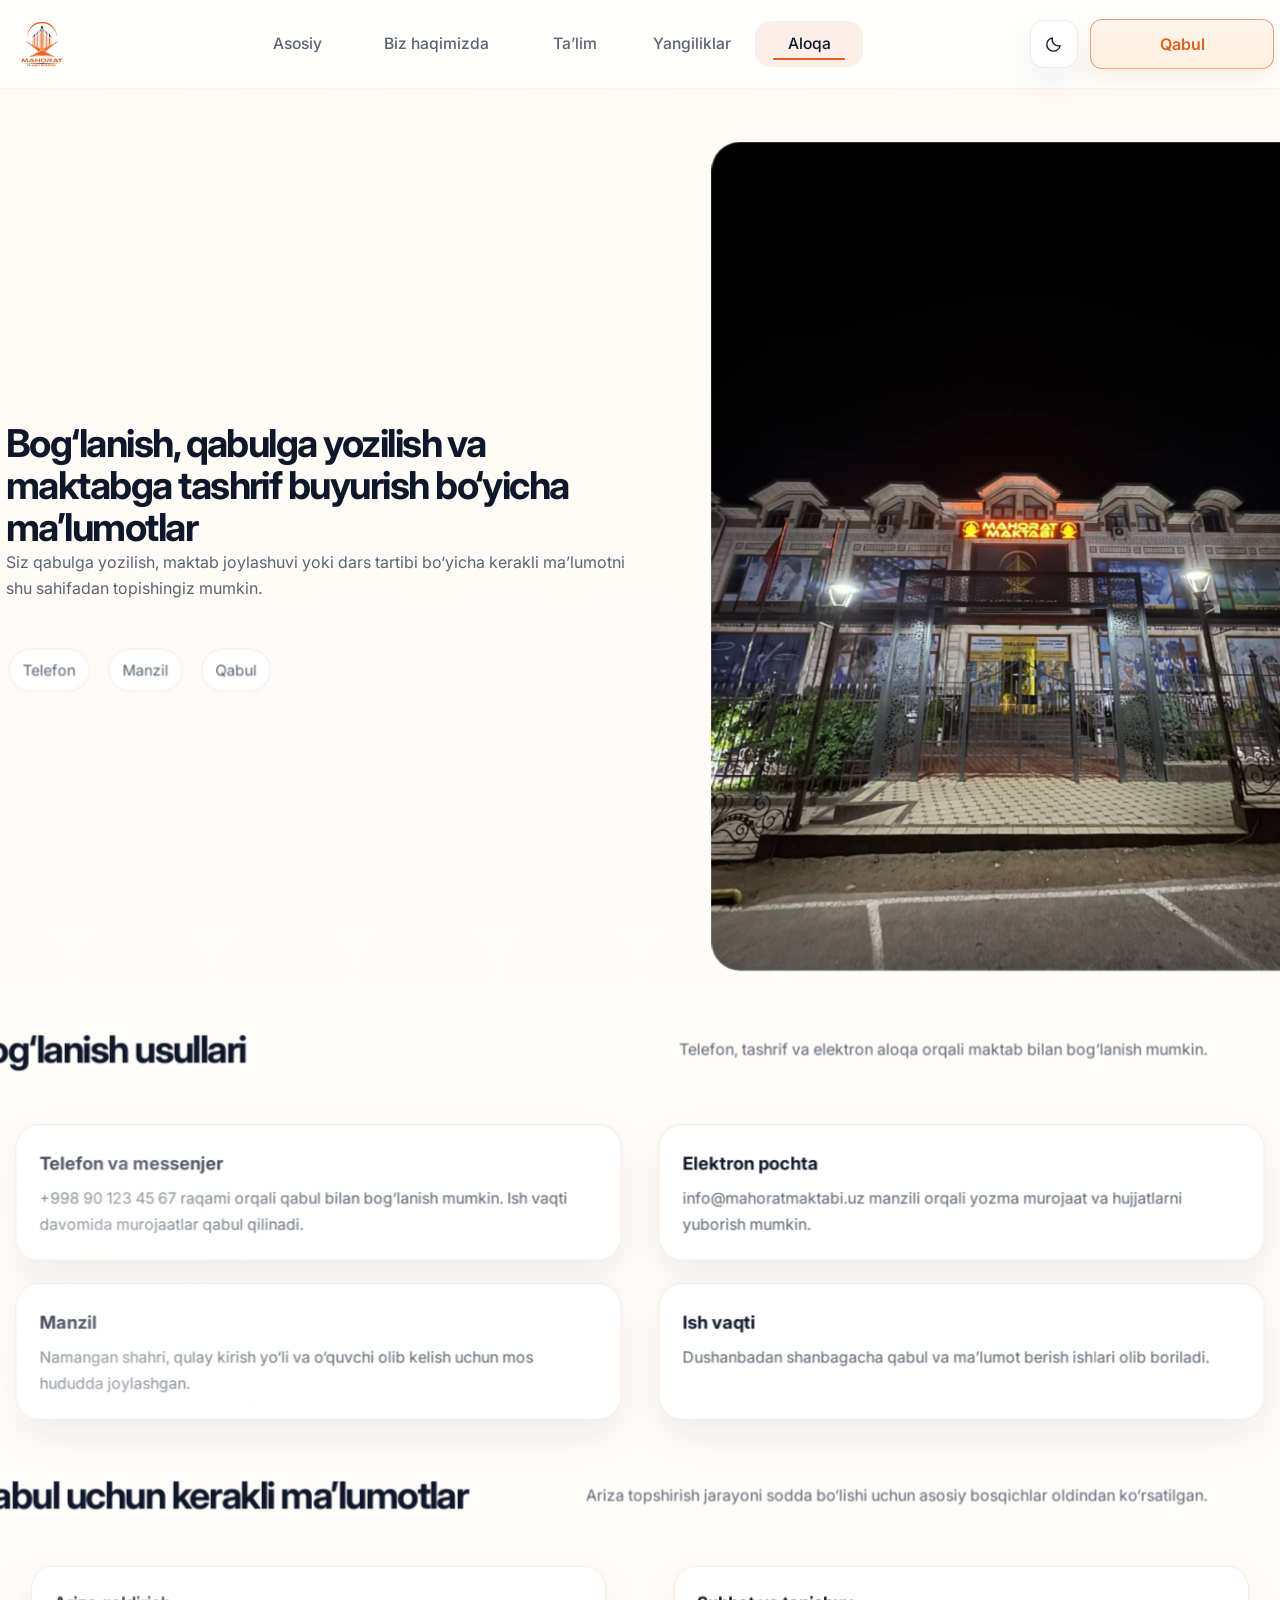
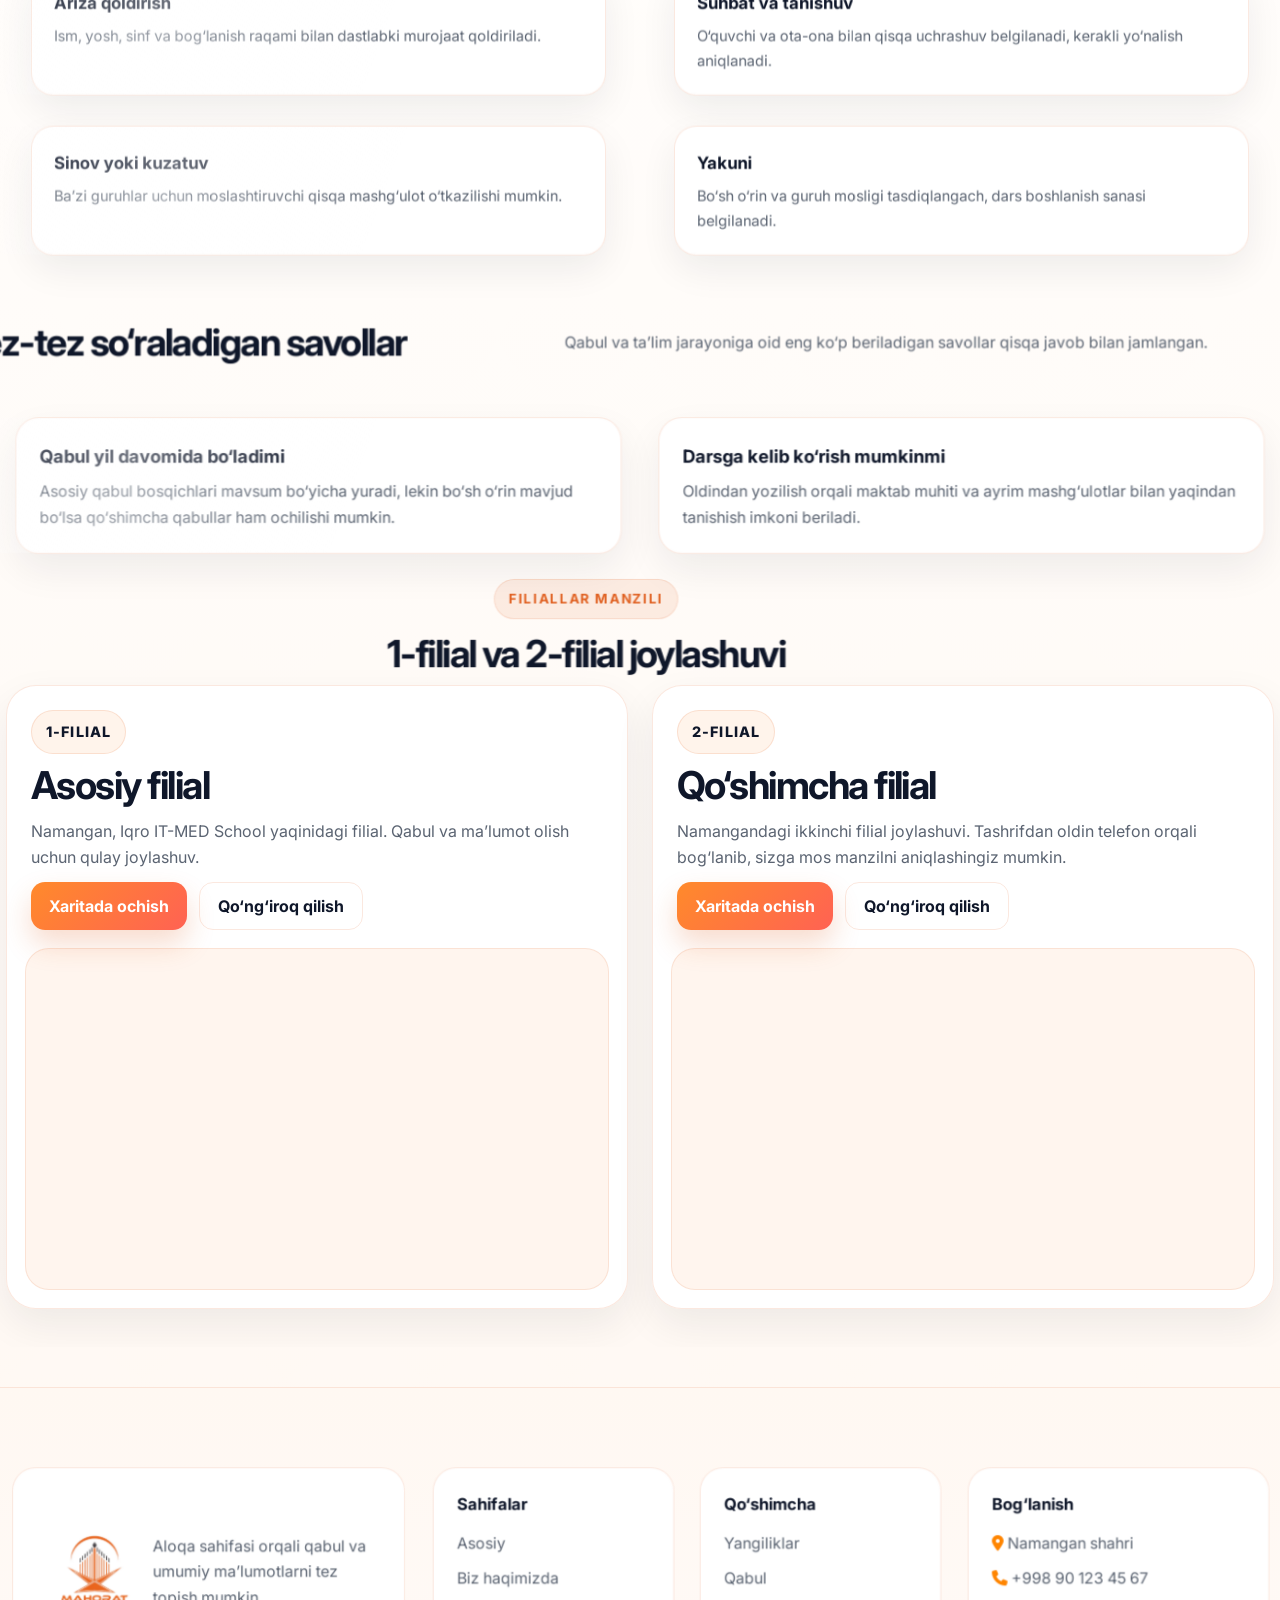
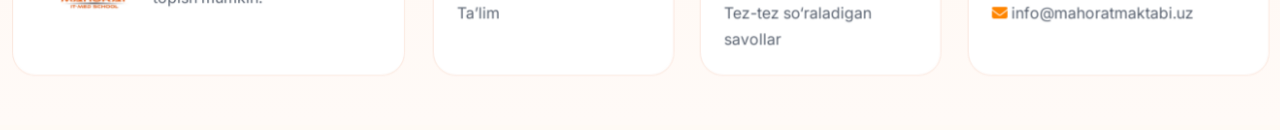
==== aloqa.html @ a2ae74e7 "DOne!" ====
<!DOCTYPE html>
<html lang="uz">

<head>
  <meta charset="UTF-8">
  <meta name="viewport" content="width=device-width, initial-scale=1.0">
  <title>Aloqa | Mahorat Maktabi</title>
  <link rel="icon" href="img/mahorat-titlee-logo.jpg">
  <link rel="stylesheet" href="https://cdnjs.cloudflare.com/ajax/libs/font-awesome/6.5.1/css/all.min.css">
  <link rel="stylesheet" href="uslub.css">
</head>

<body>
  <div class="yuklanish-ekrani" aria-hidden="true">
    <div class="yuklanish-ichki">
      <img src="img/mahorat-logo-no-BG.png" alt="" class="yuklanish-logo">
      <div class="yuklanish-sarlavha">Mahorat Maktabi</div>
      <div class="yuklanish-matn">Sahifa tayyorlanmoqda</div>
      <div class="yuklanish-chiziq"><span></span></div>
    </div>
  </div>
  <header class="sahifa-boshi">
    <div class="konteyner yuqori-qism">
      <nav class="sayyoh-nav" aria-label="Asosiy navigatsiya">
        <a class="logo-qismi" href="index.html"><img src="img/mahorat-logo-no-BG.png"
            alt="Mahorat maktabi logotipi"></a>
        <button class="menu-tugma" type="button"
          aria-label="Menyuni ochish"><span></span><span></span><span></span></button>
        <ul class="havolalar">
          <li><a href="index.html">Asosiy</a></li>
          <li class="uzun"><a href="maktab-haqida.html">Biz haqimizda</a></li>
          <li><a href="talim.html">Ta’lim</a></li>
          <li><a href="yangiliklar.html">Yangiliklar</a></li>
          <li class="faol"><a href="aloqa.html">Aloqa</a></li>
        </ul>
        <div class="ong-amallar"><button class="mavzu-tugma" type="button" aria-label="Tungi mavzuga o‘tish"><svg
              width="18" height="18" viewBox="0 0 24 24" fill="none" aria-hidden="true">
              <path d="M20.1 14.2A8.5 8.5 0 0 1 9.8 3.9a8.9 8.9 0 1 0 10.3 10.3Z" stroke="currentColor"
                stroke-width="1.8" stroke-linejoin="round" />
            </svg></button><a class="aloqa-tugma" href="#qabul">Qabul</a></div>
      </nav>
    </div>
  </header>

  <main class="asosiy-qism">
    <section class="ichki-qahramon">
      <div class="konteyner ichki-qahramon-panjarasi">
        <div class="ichki-qahramon-matn">
          <h1>Bog‘lanish, qabulga yozilish va maktabga tashrif buyurish bo‘yicha ma’lumotlar</h1>
          <p>Siz qabulga yozilish, maktab joylashuvi yoki dars tartibi bo‘yicha kerakli ma’lumotni shu sahifadan
            topishingiz mumkin.</p>
          <div class="qator-matn"><span class="qator-chip">Telefon</span><span class="qator-chip">Manzil</span><span
              class="qator-chip">Qabul</span></div>
        </div>
        <div class="ichki-qahramon-rasm"><img src="img/photo_2025-11-15_17-38-14.jpg" alt="Aloqa va qabul"></div>
      </div>
    </section>

    <section class="bolim">
      <div class="konteyner">
        <div class="bolim-boshi">
          <div>
            <h2>Bog‘lanish usullari</h2>
          </div>
          <p>Telefon, tashrif va elektron aloqa orqali maktab bilan bog‘lanish mumkin.</p>
        </div>
        <div class="aloqa-panjarasi">
          <article class="aloqa-karta"><strong>Telefon va messenjer</strong>
            <p><a href="tel:+998901234567">+998 90 123 45 67</a> raqami orqali qabul bilan bog‘lanish mumkin. Ish vaqti
              davomida murojaatlar qabul
              qilinadi.</p>
          </article>
          <article class="aloqa-karta"><strong>Elektron pochta</strong>
            <p><a href="mailto:info@mahoratmaktabi.uz">info@mahoratmaktabi.uz</a> manzili orqali yozma murojaat va
              hujjatlarni yuborish mumkin.</p>
          </article>
          <article class="aloqa-karta"><strong>Manzil</strong>
            <p><a href="https://www.google.com/maps/search/?api=1&query=Namangan+shahri" target="_blank"
                rel="noopener">Namangan shahri</a>, qulay kirish yo‘li va o‘quvchi olib kelish uchun mos hududda
              joylashgan.</p>
          </article>
          <article class="aloqa-karta"><strong>Ish vaqti</strong>
            <p>Dushanbadan shanbagacha qabul va ma’lumot berish ishlari olib boriladi.</p>
          </article>
        </div>
      </div>
    </section>

    <section class="bolim" id="qabul">
      <div class="konteyner">
        <div class="bolim-boshi">
          <div>
            <h2>Qabul uchun kerakli ma’lumotlar</h2>
          </div>
          <p>Ariza topshirish jarayoni sodda bo‘lishi uchun asosiy bosqichlar oldindan ko‘rsatilgan.</p>
        </div>
        <div class="qadam-panjarasi">
          <article class="qabul-karta"><strong>Ariza qoldirish</strong>
            <p>Ism, yosh, sinf va bog‘lanish raqami bilan dastlabki murojaat qoldiriladi.</p>
          </article>
          <article class="qabul-karta"><strong>Suhbat va tanishuv</strong>
            <p>O‘quvchi va ota-ona bilan qisqa uchrashuv belgilanadi, kerakli yo‘nalish aniqlanadi.</p>
          </article>
          <article class="qabul-karta"><strong>Sinov yoki kuzatuv</strong>
            <p>Ba’zi guruhlar uchun moslashtiruvchi qisqa mashg‘ulot o‘tkazilishi mumkin.</p>
          </article>
          <article class="qabul-karta"><strong>Yakuni</strong>
            <p>Bo‘sh o‘rin va guruh mosligi tasdiqlangach, dars boshlanish sanasi belgilanadi.</p>
          </article>
        </div>
      </div>
    </section>

    <section class="bolim">
      <div class="konteyner">
        <div class="bolim-boshi">
          <div>
            <h2>Tez-tez so‘raladigan savollar</h2>
          </div>
          <p>Qabul va ta’lim jarayoniga oid eng ko‘p beriladigan savollar qisqa javob bilan jamlangan.</p>
        </div>
        <div class="savol-panjarasi">
          <article class="savol-karta"><strong>Qabul yil davomida bo‘ladimi</strong>
            <p>Asosiy qabul bosqichlari mavsum bo‘yicha yuradi, lekin bo‘sh o‘rin mavjud bo‘lsa qo‘shimcha qabullar ham
              ochilishi mumkin.</p>
          </article>
          <article class="savol-karta"><strong>Darsga kelib ko‘rish mumkinmi</strong>
            <p>Oldindan yozilish orqali maktab muhiti va ayrim mashg‘ulotlar bilan yaqindan tanishish imkoni beriladi.
            </p>
          </article>
        </div>
      </div>
    </section>


    <section class="bolim filial-manzillari" id="filiallar">
      <div class="konteyner">
        <div class="bolim-boshi filial-bosh">
          <div>
            <span class="filial-bosh__yorliq">Filiallar manzili</span>
            <div class="texth2">
              <h2>1-filial va 2-filial joylashuvi</h2>
           </div>
          </div>
        </div>

        <div class="filial-panjarasi">
          <article class="filial-karta">
            <div class="filial-karta__ust">
              <span class="filial-chip">1-FILIAL</span>
              <h3>Asosiy filial</h3>
              <p>Namangan, Iqro IT-MED School yaqinidagi filial. Qabul va ma’lumot olish uchun qulay joylashuv.</p>
              <div class="filial-amallar">
                <a href="https://www.google.com/maps/search/?api=1&query=Namangan%2C%20Iqro%20IT-MED%20School" target="_blank" rel="noopener">Xaritada ochish</a>
                <a href="tel:+998901234567">Qo‘ng‘iroq qilish</a>
              </div>
            </div>
            <div class="filial-xarita">
              <iframe title="1-filial xaritasi" style="border:0;" allowfullscreen="" loading="lazy"
                referrerpolicy="no-referrer-when-downgrade"
                src="https://www.google.com/maps/embed/v1/place?q=Namangan%2C%20Iqro%20IT-MED%20School&key=AIzaSyBFw0Qbyq9zTFTd-tUY6dZWTgaQzuU17R8"></iframe>
            </div>
          </article>

          <article class="filial-karta">
            <div class="filial-karta__ust">
              <span class="filial-chip">2-FILIAL</span>
              <h3>Qo‘shimcha filial</h3>
              <p>Namangandagi ikkinchi filial joylashuvi. Tashrifdan oldin telefon orqali bog‘lanib, sizga mos manzilni aniqlashingiz mumkin.</p>
              <div class="filial-amallar">
                <a href="https://www.google.com/maps/search/?api=1&query=41%C2%B000%2724.4%22N%2071%C2%B041%2740.8%22E" target="_blank" rel="noopener">Xaritada ochish</a>
                <a href="tel:+998901234567">Qo‘ng‘iroq qilish</a>
              </div>
            </div>
            <div class="filial-xarita">
              <iframe title="2-filial xaritasi" style="border:0;" allowfullscreen="" loading="lazy"
                referrerpolicy="no-referrer-when-downgrade"
                src="https://www.google.com/maps/embed/v1/place?q=41%C2%B000'24.4%22N%2071%C2%B041'40.8%22E&key=AIzaSyBFw0Qbyq9zTFTd-tUY6dZWTgaQzuU17R8"></iframe>
            </div>
          </article>
        </div>
      </div>
    </section>
  </main>

  <footer class="oyoq">
    <div class="konteyner oyoq-ichki">
      <div class="oyoq-panjarasi">
        <div class="oyoq-ustun salomcha"><img src="img/mahorat-logo-no-BG.png" alt="">
          <p>Aloqa sahifasi orqali qabul va umumiy ma’lumotlarni tez topish mumkin.</p>
        </div>
        <div class="oyoq-ustun"><strong>Sahifalar</strong>
          <ul>
            <li><a href="index.html">Asosiy</a></li>
            <li><a href="maktab-haqida.html">Biz haqimizda</a></li>
            <li><a href="talim.html">Ta’lim</a></li>
          </ul>
        </div>
        <div class="oyoq-ustun"><strong>Qo‘shimcha</strong>
          <ul>
            <li><a href="yangiliklar.html">Yangiliklar</a></li>
            <li><a href="#qabul">Qabul</a></li>
            <li>Tez-tez so‘raladigan savollar</li>
          </ul>
        </div>
        <div class="oyoq-ustun"><strong>Bog‘lanish</strong>
          <ul>
            <li><a href="https://www.google.com/maps/search/?api=1&query=Namangan+shahri" target="_blank"
                rel="noopener"><i class="fa-solid fa-location-dot" style="color: rgb(255, 133, 0);"></i> Namangan
                shahri</a></li>
            <li><a href="tel:+998901234567"><i class="fa-solid fa-phone" style="color: rgb(255, 133, 0);"></i> +998 90
                123 45 67</a></li>
            <li><a href="mailto:info@mahoratmaktabi.uz"><i class="fa-solid fa-envelope"
                  style="color: rgb(255, 133, 0);"></i> info@mahoratmaktabi.uz</a></li>
          </ul>
        </div>
      </div>
      <div class="oyoq-pastki"><span>© 2026 Mahorat Maktabi.</span><span>Barcha huquqlar himoyalangan.</span></div>
    </div>
  </footer>
  <script src="skript.js"></script>
</body>

</html>
---- uslub.css ----
@import url('https://fonts.googleapis.com/css2?family=Inter:wght@400;500;600;700;800&display=swap');

:root {
  --fon: #fffaf5;
  --fon-ikkinchi: #ffffff;
  --fon-uchinchi: #fff2e8;
  --matn: #0f172a;
  --matn-xira: #5b6472;
  --chiziq: rgba(224, 96, 32, 0.14);
  --soya: 0 16px 40px rgba(15, 23, 42, 0.07);
  --asosiy: #e06020;
  --asosiy-toq: #bf4f18;
  --asosiy-yumshoq: rgba(224, 96, 32, 0.10);
  --kartochka: #ffffff;
  --grad-1: #ff6253;
  --grad-2: #ff8a2b;
  --grad-3: #ffba0c;
}

html[data-mavzu='tungi'] {
  --fon: #0f1117;
  --fon-ikkinchi: #161a23;
  --fon-uchinchi: #1c2330;
  --matn: #f8fafc;
  --matn-xira: #b4bfd1;
  --chiziq: rgba(255, 255, 255, 0.08);
  --soya: 0 18px 44px rgba(0, 0, 0, 0.33);
  --asosiy: #ff8a3d;
  --asosiy-toq: #ffb173;
  --asosiy-yumshoq: rgba(255, 138, 61, 0.14);
  --kartochka: #171d28;
  --grad-1: #ff7a59;
  --grad-2: #ff9b42;
  --grad-3: #ffc55e;
}

* {
  margin: 0;
  padding: 0;
  box-sizing: border-box;
}

html {
  scroll-behavior: smooth;
}

body {
  font-family: 'Inter', sans-serif;
  background: linear-gradient(180deg, var(--fon) 0%, var(--fon-ikkinchi) 100%);
  color: var(--matn);
  line-height: 1.65;
}

a {
  text-decoration: none;
  color: inherit;
}

img {
  max-width: 100%;
  display: block;
}

button {
  font: inherit;
  cursor: pointer;
  border: 0;
  background: transparent;
}

.konteyner {
  width: min(1460px, calc(100% - 12px));
  margin: 0 auto;
}

.mapouter {
  position: relative;
  text-align: right;
}

.gmap_canvas {
  overflow: hidden;
  background: none !important;
}

.gmap_canvas iframe {
  width: 100%;
  height: 100%;
}

.mapouter a {
  display: block;
  font-size: 0.85em;
  text-align: center;
  padding: 5px 0;
  color: #6c757d;
  text-decoration: none;
}

.gme-generated-link {
  display: none !important;
}
.map{
  width: 100%;
  height: auto;
  display: flex;
  justify-content: space-around;
  
}


.sahifa-boshi {
  position: sticky;
  top: 0;
  z-index: 50;
  background: color-mix(in srgb, var(--fon-ikkinchi) 88%, transparent);
  backdrop-filter: blur(14px);
  border-bottom: 1px solid rgba(224, 96, 32, 0.07);
}
.texth2{
  width: 100%;
}
.maplar h1{
  margin-left: 240px;
}
.h1loc{
  display: flex;
}


.yuqori-qism {
  min-height: 88px;
  display: flex;
  align-items: center;
}

.sayyoh-nav {
  width: 100%;
  display: flex;
  align-items: center;
  justify-content: space-between;
  gap: 12px;
}

.logo-qismi {
  display: flex;
  align-items: center;
  gap: 8px;
  min-width: 86px;
}

.logo-qismi img {
  width: 72px;
  height: 72px;
  object-fit: contain;
}

.havolalar {
  display: flex;
  align-items: center;
  justify-content: center;
  gap: 6px;
  flex: 1;
}

.havolalar li {
  list-style: none;
  width: auto;
  min-width: 108px;
  height: 46px;
  border-radius: 16px;
  display: flex;
  align-items: center;
  justify-content: center;
}

.havolalar li.faol {
  background: var(--asosiy-yumshoq);
}

.havolalar li.uzun {
  min-width: 158px;
}

.havolalar a {
  width: 100%;
  height: 100%;
  padding: 0 18px;
  display: flex;
  align-items: center;
  justify-content: center;
  font-size: 0.98rem;
  font-weight: 500;
  color: var(--matn-xira);
  position: relative;
  transition: color .2s ease, background-color .2s ease;
}

.havolalar a:hover,
.havolalar li.faol a {
  color: var(--matn);
}

.havolalar a::after {
  content: '';
  position: absolute;
  left: 18px;
  right: 18px;
  bottom: 7px;
  height: 2px;
  background: var(--asosiy);
  border-radius: 2px;
  transform: scaleX(0);
  transform-origin: left;
  transition: transform .24s ease;
}

.havolalar li:hover a::after,
.havolalar li.faol a::after {
  transform: scaleX(1);
}

.ong-amallar {
  display: flex;
  align-items: center;
  justify-content: flex-end;
  gap: 12px;
  min-width: 260px;
}

.mavzu-tugma {
  width: 48px;
  height: 48px;
  border-radius: 14px;
  border: 1px solid var(--chiziq);
  background: var(--fon-ikkinchi);
  color: var(--matn);
  box-shadow: var(--soya);
  display: inline-flex;
  align-items: center;
  justify-content: center;
  font-size: 1.05rem;
  transition: transform .25s ease, border-color .25s ease, background-color .25s ease;
}

.mavzu-tugma:hover,
.aloqa-tugma:hover,
.toq-tugma:hover,
.yorqin-tugma:hover,
.xabar-tugma:hover {
  transform: translateY(-2px);
}

.aloqa-tugma {
  width: 184px;
  height: 50px;
  display: inline-flex;
  align-items: center;
  justify-content: center;
  border: 1px solid rgba(224, 96, 32, 0.55);
  color: var(--asosiy);
  background: transparent;
  border-radius: 12px;
  font-weight: 600;
  transition: background-color .25s ease, color .25s ease, border-color .25s ease, transform .25s ease;
}

.aloqa-tugma:hover {
  background: var(--asosiy-yumshoq);
  border-color: rgba(224, 96, 32, 0.85);
  color: var(--matn);
}

.menu-tugma {
  width: 46px;
  height: 46px;
  display: none;
  flex-direction: column;
  justify-content: center;
  gap: 6px;
}

.menu-tugma span {
  display: block;
  width: 28px;
  height: 3px;
  border-radius: 99px;
  background: var(--asosiy);
  transition: transform .25s ease, opacity .2s ease;
}

.menu-tugma.faol span:nth-child(1) {
  transform: translateY(9px) rotate(45deg);
}

.menu-tugma.faol span:nth-child(2) {
  opacity: 0;
}

.menu-tugma.faol span:nth-child(3) {
  transform: translateY(-9px) rotate(-45deg);
}

.asosiy-qism {
  overflow: clip;
}

.qahramon {
  padding: 56px 0 32px;
}

.qahramon-panjarasi {
  display: grid;
  grid-template-columns: 1.08fr 0.92fr;
  gap: 20px;
  align-items: center;
}

.qahramon-matn {
  padding: 6px 0 6px 8px;
  border-left: 3px dashed var(--grad-1);
}

.qahramon-badge,
.sarlavha-belgisi {
  display: inline-flex;
  align-items: center;
  gap: 8px;
  padding: 8px 14px;
  border-radius: 999px;
  border: 1px solid var(--chiziq);
  background: var(--fon-ikkinchi);
  color: var(--matn-xira);
  box-shadow: var(--soya);
  margin-bottom: 18px;
  font-size: 0.92rem;
}

.qahramon h1 {
  width: min(720px, 100%);
  font-size: clamp(2.4rem, 4vw, 4.3rem);
  line-height: 1.08;
  letter-spacing: -0.04em;
  color: transparent;
  background-clip: text;
  -webkit-background-clip: text;
  background-image: linear-gradient(45deg, var(--grad-1), var(--grad-2), var(--grad-3), var(--grad-1));
}

.qahramon p {
  width: min(630px, 100%);
  color: var(--matn-xira);
  font-size: 1.08rem;
  margin-top: 18px;
}

.tugmalar-qatori {
  display: flex;
  gap: 14px;
  flex-wrap: wrap;
  margin-top: 28px;
}

.toq-tugma,
.yorqin-tugma,
.xabar-tugma {
  min-width: 190px;
  height: 52px;
  padding: 0 22px;
  border-radius: 14px;
  display: inline-flex;
  align-items: center;
  justify-content: center;
  font-weight: 700;
  transition: transform .25s ease, box-shadow .25s ease, background-color .25s ease, color .25s ease, border-color .25s ease;
}

.toq-tugma {
  background: linear-gradient(135deg, var(--grad-1), var(--grad-2));
  color: white;
  box-shadow: 0 18px 34px rgba(224, 96, 32, 0.2);
}

.yorqin-tugma {
  border: 1px solid var(--chiziq);
  background: var(--fon-ikkinchi);
  color: var(--matn);
}

.xabar-tugma {
  border: 1px solid rgba(224, 96, 32, 0.3);
  background: var(--asosiy-yumshoq);
  color: var(--asosiy-toq);
}

.qisqa-statlar {
  display: grid;
  grid-template-columns: repeat(3, minmax(0, 1fr));
  gap: 14px;
  margin-top: 28px;
}

.stat-karta,
.oddiy-karta,
.yangilik-karta,
.ustun-karta,
.bosqich-karta,
.fikr-karta,
.aloqa-karta,
.foydali-karta,
.galereya-karta,
.qadam-karta,
.savol-karta,
.dastur-karta,
.tarix-karta,
.jamoa-karta,
.qabul-karta {
  background: var(--kartochka);
  border: 1px solid var(--chiziq);
  border-radius: 24px;
  box-shadow: var(--soya);
}

.stat-karta {
  padding: 18px 18px 16px;
}

.stat-karta strong {
  display: block;
  font-size: 1.8rem;
  line-height: 1;
  letter-spacing: -0.04em;
}

.stat-karta span {
  color: var(--matn-xira);
  font-size: 0.95rem;
}

.qahramon-rasm {
  position: relative;
}

.qahramon-rasm .asosiy-rasm {
  border-radius: 30px;
  min-height: 560px;
  object-fit: cover;
  box-shadow: 0 28px 60px rgba(15, 23, 42, 0.16);
}

.ustma-karta {
  position: absolute;
  background: color-mix(in srgb, var(--kartochka) 88%, transparent);
  backdrop-filter: blur(10px);
  border: 1px solid var(--chiziq);
  border-radius: 20px;
  box-shadow: var(--soya);
  padding: 16px 18px;
}

.ustma-karta strong {
  display: block;
  font-size: 1.05rem;
  margin-bottom: 4px;
}

.ustma-karta span {
  color: var(--matn-xira);
  font-size: 0.92rem;
}

.ustma-bir {
  top: 24px;
  left: -18px;
}

.ustma-ikki {
  right: -12px;
  bottom: 26px;
}

.bolim {
  padding: 38px 0;
}

.bolim-boshi {
  display: flex;
  align-items: flex-end;
  justify-content: space-between;
  gap: 18px;
  margin-bottom: 22px;
}

.bolim-boshi h2,
.ichki-qahramon h1 {
  font-size: clamp(1.9rem, 3vw, 3rem);
  line-height: 1.1;
  letter-spacing: -0.04em;
}

.bolim-boshi p,
.ichki-qahramon p,
.karta-izoh,
.oddiy-karta p,
.yangilik-karta p,
.ustun-karta p,
.bosqich-karta p,
.fikr-karta p,
.aloqa-karta p,
.foydali-karta p,
.qadam-karta p,
.savol-karta p,
.dastur-karta p,
.tarix-karta p,
.jamoa-karta p,
.qabul-karta p {
  color: var(--matn-xira);
}

.uchlik-panjarasi,
.tortlik-panjarasi,
.ikkilik-panjarasi,
.yangilik-panjarasi,
.galereya-panjarasi,
.dastur-panjarasi,
.jamoa-panjarasi,
.savol-panjarasi,
.aloqa-panjarasi,
.qadam-panjarasi,
.bosqich-panjarasi {
  display: grid;
  gap: 18px;
}

.uchlik-panjarasi,
.yangilik-panjarasi,
.jamoa-panjarasi,
.galereya-panjarasi {
  grid-template-columns: repeat(3, minmax(0, 1fr));
}

.tortlik-panjarasi {
  grid-template-columns: repeat(4, minmax(0, 1fr));
}

.ikkilik-panjarasi,
.aloqa-panjarasi,
.qadam-panjarasi,
.bosqich-panjarasi,
.dastur-panjarasi,
.savol-panjarasi {
  grid-template-columns: repeat(2, minmax(0, 1fr));
}

.oddiy-karta,
.yangilik-karta,
.ustun-karta,
.bosqich-karta,
.fikr-karta,
.aloqa-karta,
.foydali-karta,
.qadam-karta,
.savol-karta,
.dastur-karta,
.tarix-karta,
.jamoa-karta,
.qabul-karta {
  padding: 24px;
}

.oddiy-karta strong,
.yangilik-karta strong,
.ustun-karta strong,
.bosqich-karta strong,
.fikr-karta strong,
.aloqa-karta strong,
.foydali-karta strong,
.qadam-karta strong,
.savol-karta strong,
.dastur-karta strong,
.tarix-karta strong,
.jamoa-karta strong,
.qabul-karta strong,
.galereya-sarlavha {
  display: block;
  font-size: 1.15rem;
  margin-bottom: 8px;
}

.rasmli-karta {
  overflow: hidden;
}

.rasmli-karta img,
.galereya-karta img,
.yangilik-karta img,
.ichki-qahramon-rasm img {
  width: 100%;
  object-fit: cover;
}

.rasmli-karta img,
.yangilik-karta img {
  height: 220px;
}

.galereya-karta {
  overflow: hidden;
  position: relative;
}

.galereya-karta img {
  height: 260px;
  transition: transform .35s ease;
}

.galereya-karta:hover img,
.yangilik-karta:hover img,
.rasmli-karta:hover img {
  transform: scale(1.04);
}

.galereya-ustma {
  position: absolute;
  left: 18px;
  right: 18px;
  bottom: 18px;
  padding: 14px 16px;
  border-radius: 18px;
  background: color-mix(in srgb, var(--kartochka) 84%, transparent);
  backdrop-filter: blur(10px);
  border: 1px solid var(--chiziq);
}

.ichki-qahramon {
  padding: 48px 0 18px;
}

.ichki-qahramon-panjarasi {
  display: grid;
  grid-template-columns: 1.02fr 0.98fr;
  gap: 18px;
  align-items: center;
}

.ichki-qahramon-matn {
  padding-right: 0;
}

.ichki-qahramon-rasm img {
  border-radius: 28px;
  min-height: 420px;
}

.qator-matn {
  display: flex;
  gap: 14px;
  flex-wrap: wrap;
  margin-top: 20px;
}

.qator-chip {
  padding: 9px 14px;
  border: 1px solid var(--chiziq);
  border-radius: 999px;
  background: var(--fon-ikkinchi);
  color: var(--matn-xira);
}

.jadval-qobiq {
  overflow-x: auto;
}

.jadval {
  width: 100%;
  border-collapse: collapse;
  min-width: 640px;
  background: var(--kartochka);
  border: 1px solid var(--chiziq);
  border-radius: 22px;
  overflow: hidden;
  box-shadow: var(--soya);
}

.jadval th,
.jadval td {
  text-align: left;
  padding: 18px 20px;
  border-bottom: 1px solid var(--chiziq);
}

.jadval th {
  background: var(--fon-uchinchi);
  font-size: 0.96rem;
}

.jadval tr:last-child td {
  border-bottom: none;
}

.oyoq {
  margin-top: 40px;
  border-top: 1px solid var(--chiziq);
  background: color-mix(in srgb, var(--fon-uchinchi) 75%, transparent);
}

.oyoq-ichki {
  padding: 34px 0 20px;
}

.oyoq-panjarasi {
  display: grid;
  grid-template-columns: 1.3fr 0.8fr 0.8fr 1fr;
  gap: 18px;
}

.oyoq-ustun strong {
  display: block;
  margin-bottom: 12px;
  font-size: 1.05rem;
}

.oyoq-ustun p,
.oyoq-ustun li,
.oyoq-pastki {
  color: var(--matn-xira);
}

.oyoq-ustun ul {
  list-style: none;
  display: grid;
  gap: 10px;
}

.oyoq-pastki {
  margin-top: 22px;
  padding-top: 18px;
  border-top: 1px solid var(--chiziq);
  display: flex;
  justify-content: space-between;
  gap: 16px;
  flex-wrap: wrap;
}

@keyframes sekin-kirish {
  from {
    opacity: 0;
    transform: translateY(18px);
  }

  to {
    opacity: 1;
    transform: translateY(0);
  }
}

[data-kirish] {
  animation: sekin-kirish .7s ease both;
}

[data-kirish='1'] {
  animation-delay: .06s;
}

[data-kirish='2'] {
  animation-delay: .12s;
}

[data-kirish='3'] {
  animation-delay: .18s;
}

[data-kirish='4'] {
  animation-delay: .24s;
}

@media (max-width: 1080px) {
  .sayyoh-nav {
    flex-wrap: wrap;
    row-gap: 14px;
  }

  .logo-qismi,
  .ong-amallar {
    min-width: auto;
  }

  .qahramon-panjarasi,
  .ichki-qahramon-panjarasi,
  .oyoq-panjarasi,
  .uchlik-panjarasi,
  .tortlik-panjarasi,
  .ikkilik-panjarasi,
  .yangilik-panjarasi,
  .galereya-panjarasi,
  .dastur-panjarasi,
  .jamoa-panjarasi,
  .savol-panjarasi,
  .aloqa-panjarasi,
  .qadam-panjarasi,
  .bosqich-panjarasi {
    grid-template-columns: 1fr 1fr;
  }

  .qahramon-rasm .asosiy-rasm,
  .ichki-qahramon-rasm img {
    min-height: 420px;
  }
}

@media (max-width: 840px) {
  .yuqori-qism {
    min-height: 84px;
  }

  .menu-tugma {
    display: flex;
    order: 3;
  }

  .havolalar {
    width: 100%;
    order: 4;
    display: grid;
    grid-template-columns: 1fr;
    gap: 8px;
    max-height: 0;
    overflow: hidden;
    transition: max-height .3s ease, padding .3s ease;
  }

  .havolalar.ochiq {
    max-height: 420px;
    padding-bottom: 8px;
  }

  .havolalar li,
  .havolalar li.uzun {
    width: 100%;
    min-width: 0;
    justify-content: flex-start;
  }

  .havolalar a {
    justify-content: flex-start;
    padding: 0 16px;
  }

  .havolalar a::after {
    left: 16px;
    right: auto;
    width: calc(100% - 32px);
    transform-origin: left;
  }

  .ong-amallar {
    margin-left: auto;
    gap: 10px;
  }

  .aloqa-tugma {
    width: auto;
    padding: 0 18px;
  }

  .qahramon-panjarasi,
  .ichki-qahramon-panjarasi,
  .oyoq-panjarasi,
  .uchlik-panjarasi,
  .tortlik-panjarasi,
  .ikkilik-panjarasi,
  .yangilik-panjarasi,
  .galereya-panjarasi,
  .dastur-panjarasi,
  .jamoa-panjarasi,
  .savol-panjarasi,
  .aloqa-panjarasi,
  .qadam-panjarasi,
  .bosqich-panjarasi,
  .qisqa-statlar {
    grid-template-columns: 1fr;
  }

  .ustma-bir,
  .ustma-ikki {
    position: static;
    margin-top: 14px;
  }

  .qahramon-matn {
    padding-left: 8px;
  }

  .bolim-boshi {
    flex-direction: column;
    align-items: flex-start;
  }

  .logo-qismi img {
    width: 64px;
    height: 64px;
  }
}

@media (max-width: 560px) {
  .konteyner {
    width: min(100% - 10px, 1460px);
  }

  .qahramon {
    padding-top: 28px;
  }

  .qahramon h1,
  .ichki-qahramon h1,
  .bolim-boshi h2 {
    letter-spacing: -0.03em;
  }

  .tugmalar-qatori,
  .qator-matn {
    flex-direction: column;
  }

  .toq-tugma,
  .yorqin-tugma,
  .xabar-tugma,
  .aloqa-tugma {
    width: 100%;
  }

  .logo-matn span {
    display: none;
  }

  .mavzu-tugma,
  .menu-tugma {
    width: 44px;
    height: 44px;
  }

  .ong-amallar {
    width: 100%;
    justify-content: space-between;
  }
}


body.sahifa-yuklanmoqda {
  overflow: hidden;
}

.yuklanish-ekrani {
  position: fixed;
  inset: 0;
  z-index: 300;
  display: grid;
  place-items: center;
  background:
    radial-gradient(circle at top, color-mix(in srgb, var(--asosiy) 14%, transparent) 0%, transparent 38%),
    linear-gradient(180deg, var(--fon) 0%, var(--fon-ikkinchi) 100%);
  transition: opacity .55s ease, visibility .55s ease;
}

.yuklanish-ekrani.yashirildi {
  opacity: 0;
  visibility: hidden;
}

.yuklanish-ichki {
  width: min(430px, calc(100% - 40px));
  padding: 34px 28px 30px;
  text-align: center;
  border-radius: 30px;
  background: color-mix(in srgb, var(--kartochka) 82%, transparent);
  border: 1px solid var(--chiziq);
  box-shadow: var(--soya);
  backdrop-filter: blur(18px);
}

.yuklanish-logo {
  width: 104px;
  height: 104px;
  margin: 0 auto 16px;
  object-fit: contain;
  animation: yuklanish-suzishi 2.1s ease-in-out infinite;
}

.yuklanish-sarlavha {
  font-size: clamp(1.5rem, 3vw, 2rem);
  font-weight: 800;
  letter-spacing: -0.04em;
}

.yuklanish-matn {
  margin-top: 8px;
  color: var(--matn-xira);
}

.yuklanish-chiziq {
  width: 100%;
  height: 8px;
  margin-top: 22px;
  border-radius: 999px;
  background: color-mix(in srgb, var(--asosiy) 14%, var(--fon-ikkinchi));
  overflow: hidden;
}

.yuklanish-chiziq span {
  display: block;
  width: 45%;
  height: 100%;
  border-radius: inherit;
  background: linear-gradient(90deg, var(--grad-1), var(--grad-2), var(--grad-3));
  animation: yuklanish-oqimi 1.25s ease-in-out infinite;
}

@keyframes yuklanish-suzishi {

  0%,
  100% {
    transform: translateY(0);
  }

  50% {
    transform: translateY(-6px);
  }
}

@keyframes yuklanish-oqimi {
  0% {
    transform: translateX(-120%);
  }

  100% {
    transform: translateX(260%);
  }
}

@keyframes rang-oqimi {
  0% {
    background-position: 0% 50%;
  }

  100% {
    background-position: 100% 50%;
  }
}

.qahramon h1 {
  background-size: 220% 220%;
  animation: rang-oqimi 8s linear infinite alternate;
}

.ustma-karta,
.qahramon-badge,
.stat-karta,
.oddiy-karta,
.yangilik-karta,
.ustun-karta,
.bosqich-karta,
.fikr-karta,
.aloqa-karta,
.foydali-karta,
.galereya-karta,
.qadam-karta,
.savol-karta,
.dastur-karta,
.tarix-karta,
.jamoa-karta,
.qabul-karta,
.jadval,
.oyoq-ustun {
  transition: transform .32s ease, box-shadow .32s ease, border-color .32s ease, background-color .32s ease;
}

.stat-karta:hover,
.oddiy-karta:hover,
.yangilik-karta:hover,
.ustun-karta:hover,
.bosqich-karta:hover,
.fikr-karta:hover,
.aloqa-karta:hover,
.foydali-karta:hover,
.galereya-karta:hover,
.qadam-karta:hover,
.savol-karta:hover,
.dastur-karta:hover,
.tarix-karta:hover,
.jamoa-karta:hover,
.qabul-karta:hover,
.jadval:hover {
  transform: translateY(-6px);
  border-color: color-mix(in srgb, var(--asosiy) 30%, var(--chiziq));
  box-shadow: 0 22px 54px rgba(15, 23, 42, 0.12);
}

[data-jonlanish] {
  opacity: 0;
  transform: translateY(34px) scale(.985);
  transition:
    opacity .75s ease,
    transform .75s cubic-bezier(.2, .7, .2, 1);
  transition-delay: var(--kechikish, 0ms);
  will-change: transform, opacity;
}

[data-jonlanish].korindi {
  opacity: 1;
}

.sahifa-boshi.siljidi {
  box-shadow: 0 16px 38px rgba(15, 23, 42, 0.08);
  border-bottom-color: color-mix(in srgb, var(--asosiy) 14%, transparent);
}

@media (prefers-reduced-motion: reduce) {
  html {
    scroll-behavior: auto;
  }

  *,
  *::before,
  *::after {
    animation-duration: .001ms !important;
    animation-iteration-count: 1 !important;
    transition-duration: .001ms !important;
    scroll-behavior: auto !important;
  }

  [data-jonlanish] {
    opacity: 1;
    transform: none;
  }
}


body.sahifa-tayyor .qahramon-matn,
body.sahifa-tayyor .ichki-qahramon-matn {
  animation: bosh-qism-nafasi 1.1s ease both;
}

.qahramon-rasm,
.ichki-qahramon-rasm {
  position: relative;
  isolation: isolate;
}

.qahramon-rasm::before,
.ichki-qahramon-rasm::before {
  content: '';
  position: absolute;
  inset: -2px;
  border-radius: 32px;
  background: linear-gradient(135deg, color-mix(in srgb, var(--fon-ikkinchi) 88%, transparent) 0%, color-mix(in srgb, var(--asosiy) 10%, var(--fon-ikkinchi)) 100%);
  transform-origin: left center;
  transition: transform 1.05s cubic-bezier(.22, 1, .36, 1), opacity .55s ease;
  z-index: 3;
}

body.sahifa-tayyor .qahramon-rasm::before,
body.sahifa-tayyor .ichki-qahramon-rasm::before {
  transform: scaleX(0);
  opacity: 0;
}

.qahramon-rasm .asosiy-rasm,
.ichki-qahramon-rasm img {
  transition: transform .7s cubic-bezier(.22, 1, .36, 1);
  will-change: transform;
}

.ustma-karta {
  animation: suzuvchi-karta 5.2s ease-in-out infinite;
}

.ustma-ikki {
  animation-delay: .7s;
}

.yuklanish-ichki::before,
.yuklanish-ichki::after {
  content: '';
  position: absolute;
  border-radius: 999px;
  pointer-events: none;
}

.yuklanish-ichki::before {
  width: 120px;
  height: 120px;
  background: color-mix(in srgb, var(--asosiy) 10%, transparent);
  top: -34px;
  right: -18px;
  filter: blur(8px);
}

.yuklanish-ichki::after {
  width: 84px;
  height: 84px;
  background: color-mix(in srgb, var(--grad-3) 16%, transparent);
  bottom: -18px;
  left: -12px;
  filter: blur(10px);
}

.yuklanish-ichki {
  position: relative;
  overflow: hidden;
}

.yuklanish-foiz {
  margin-top: 16px;
  font-size: .96rem;
  font-weight: 700;
  color: var(--asosiy);
  letter-spacing: .08em;
}

.yuklanish-nuqta-qatori {
  margin-top: 16px;
  display: inline-flex;
  align-items: center;
  gap: 8px;
}

.yuklanish-nuqta-qatori span {
  width: 8px;
  height: 8px;
  border-radius: 50%;
  background: color-mix(in srgb, var(--asosiy) 72%, white);
  animation: yuklanish-nuqta 1.1s ease-in-out infinite;
}

.yuklanish-nuqta-qatori span:nth-child(2) {
  animation-delay: .14s;
}

.yuklanish-nuqta-qatori span:nth-child(3) {
  animation-delay: .28s;
}

[data-jonlanish] {
  opacity: 0;
  filter: blur(12px);
  transform: translate3d(0, 42px, 0) scale(.97);
  transition:
    opacity .82s ease,
    transform .82s cubic-bezier(.22, 1, .36, 1),
    filter .82s ease;
  transition-delay: var(--kechikish, 0ms);
  will-change: transform, opacity, filter;
}

[data-jonlanish][data-jon-turi='chap'] {
  transform: translate3d(-54px, 18px, 0) scale(.98);
}

[data-jonlanish][data-jon-turi='ong'] {
  transform: translate3d(54px, 18px, 0) scale(.98);
}

[data-jonlanish][data-jon-turi='kichik'] {
  transform: translate3d(0, 26px, 0) scale(.94);
}

[data-jonlanish][data-jon-turi='zoom'] {
  transform: translate3d(0, 34px, 0) scale(.92);
}

[data-jonlanish].korindi {
  opacity: 1;
  filter: blur(0);
  
}

.qahramon-badge,
.sarlavha-belgisi,
.qator-chip {
  position: relative;
  overflow: hidden;
}

.qahramon-badge::before,
.sarlavha-belgisi::before,
.qator-chip::before,
.stat-karta::before,
.oddiy-karta::before,
.yangilik-karta::before,
.ustun-karta::before,
.bosqich-karta::before,
.fikr-karta::before,
.aloqa-karta::before,
.foydali-karta::before,
.galereya-karta::before,
.qadam-karta::before,
.savol-karta::before,
.dastur-karta::before,
.tarix-karta::before,
.jamoa-karta::before,
.qabul-karta::before {
  content: '';
  position: absolute;
  inset: 0;
  background: linear-gradient(110deg, transparent 10%, color-mix(in srgb, white 38%, transparent) 46%, transparent 82%);
  transform: translateX(-135%);
  pointer-events: none;
}

li a:hover {
  color: #ff9b42;
  transition: all ease-in-out 0.2s;
}

.oyoq-ustun img {
  width: 120px;
  display: flex;
}

.korindi {
  align-items: center;
}

.salomcha {
  display: flex;
}

.stat-karta:hover::before,
.oddiy-karta:hover::before,
.yangilik-karta:hover::before,
.ustun-karta:hover::before,
.bosqich-karta:hover::before,
.fikr-karta:hover::before,
.aloqa-karta:hover::before,
.foydali-karta:hover::before,
.galereya-karta:hover::before,
.qadam-karta:hover::before,
.savol-karta:hover::before,
.dastur-karta:hover::before,
.tarix-karta:hover::before,
.jamoa-karta:hover::before,
.qabul-karta:hover::before,
.qahramon-badge:hover::before,
.sarlavha-belgisi:hover::before,
.qator-chip:hover::before {
  animation: yaltiroq-yurishi 1s ease;
}

@keyframes bosh-qism-nafasi {
  from {
    opacity: 0;
    transform: translateY(24px);
  }

  to {
    opacity: 1;
    transform: translateY(0);
  }
}

@keyframes suzuvchi-karta {

  0%,
  100% {
    transform: translateY(0);
  }

  50% {
    transform: translateY(-8px);
  }
}

@keyframes yuklanish-nuqta {

  0%,
  100% {
    transform: translateY(0);
    opacity: .44;
  }

  50% {
    transform: translateY(-6px);
    opacity: 1;
  }
}

@keyframes yaltiroq-yurishi {
  from {
    transform: translateX(-135%);
  }

  to {
    transform: translateX(135%);
  }
}

@media (max-width: 840px) {

  [data-jonlanish][data-jon-turi='chap'],
  [data-jonlanish][data-jon-turi='ong'] {
    transform: translate3d(0, 34px, 0) scale(.97);
  }
}


@media (prefers-reduced-motion: reduce) {

  .ustma-karta,
  .yuklanish-logo,
  .yuklanish-chiziq span,
  .qahramon h1,
  body.sahifa-tayyor .qahramon-matn,
  body.sahifa-tayyor .ichki-qahramon-matn {
    animation: none !important;
  }

  .qahramon-rasm .asosiy-rasm,
  .ichki-qahramon-rasm img,
  [data-jonlanish] {
    transform: none !important;
    filter: none !important;
  }
}


/* ===== 2026 polish update ===== */
body {
  background:
    radial-gradient(circle at top left, color-mix(in srgb, var(--asosiy) 7%, transparent) 0%, transparent 28%),
    radial-gradient(circle at top right, color-mix(in srgb, var(--grad-3) 6%, transparent) 0%, transparent 24%),
    linear-gradient(180deg, var(--fon) 0%, var(--fon-ikkinchi) 100%);
}

html[data-mavzu='tungi'] body {
  background:
    radial-gradient(circle at top left, rgba(255, 138, 61, 0.11) 0%, transparent 24%),
    radial-gradient(circle at top right, rgba(255, 197, 94, 0.08) 0%, transparent 22%),
    linear-gradient(180deg, #0b0e14 0%, #111623 54%, #101521 100%);
}

html[data-mavzu='tungi'] .sahifa-boshi {
  background: color-mix(in srgb, #0d1118 90%, transparent);
  border-bottom-color: rgba(255, 255, 255, 0.06);
}

.yuklanish-ekrani {
  background:
    radial-gradient(circle at 50% 0%, color-mix(in srgb, var(--asosiy) 18%, transparent) 0%, transparent 34%),
    radial-gradient(circle at 20% 100%, color-mix(in srgb, var(--grad-3) 12%, transparent) 0%, transparent 22%),
    linear-gradient(180deg, color-mix(in srgb, var(--fon) 92%, white) 0%, var(--fon-ikkinchi) 100%);
}

html[data-mavzu='tungi'] .yuklanish-ekrani {
  background:
    radial-gradient(circle at 50% 0%, rgba(255, 138, 61, 0.18) 0%, transparent 28%),
    radial-gradient(circle at 20% 100%, rgba(255, 197, 94, 0.1) 0%, transparent 20%),
    linear-gradient(180deg, #0a0d14 0%, #101621 100%);
}

.yuklanish-ichki {
  width: min(560px, calc(100% - 34px));
  padding: 48px 40px 36px;
  border-radius: 38px;
  box-shadow: 0 28px 70px rgba(15, 23, 42, 0.12);
}

.yuklanish-logo {
  width: 126px;
  height: 126px;
  margin-bottom: 18px;
}

.yuklanish-sarlavha {
  font-size: clamp(2rem, 4vw, 2.9rem);
}

.yuklanish-matn {
  margin-top: 10px;
  font-size: 1.08rem;
}

.yuklanish-foiz {
  margin-top: 20px;
  font-size: 1.32rem;
  letter-spacing: .04em;
}

.yuklanish-chiziq {
  height: 12px;
  margin-top: 26px;
}

.yuklanish-nuqta-qatori {
  margin-top: 20px;
}

.qisqa-statlar {
  gap: 16px;
}

.stat-karta {
  position: relative;
  overflow: hidden;
  min-height: 126px;
  padding: 22px 22px 20px;
  display: flex;
  flex-direction: column;
  justify-content: center;
  background:
    linear-gradient(135deg, color-mix(in srgb, var(--kartochka) 92%, white) 0%, color-mix(in srgb, var(--fon-uchinchi) 70%, white) 100%);
}

.stat-karta strong {
  font-size: clamp(2rem, 3vw, 2.7rem);
  margin-bottom: 4px;
}

.stat-karta::after {
  content: '';
  position: absolute;
  inset: auto 0 0 0;
  height: 4px;
  background: linear-gradient(90deg, var(--grad-1), var(--grad-2), var(--grad-3));
  opacity: .9;
}

html[data-mavzu='tungi'] .stat-karta {
  background:
    linear-gradient(145deg, rgba(18, 24, 36, 0.96) 0%, rgba(21, 29, 43, 0.92) 100%);
  border-color: rgba(255, 255, 255, 0.09);
  box-shadow: 0 18px 46px rgba(0, 0, 0, 0.34);
}

html[data-mavzu='tungi'] .stat-karta::before {
  background: linear-gradient(115deg, transparent 12%, rgba(255, 255, 255, .08) 46%, transparent 84%);
}

html[data-mavzu='tungi'] .oddiy-karta,
html[data-mavzu='tungi'] .yangilik-karta,
html[data-mavzu='tungi'] .ustun-karta,
html[data-mavzu='tungi'] .bosqich-karta,
html[data-mavzu='tungi'] .fikr-karta,
html[data-mavzu='tungi'] .aloqa-karta,
html[data-mavzu='tungi'] .foydali-karta,
html[data-mavzu='tungi'] .galereya-karta,
html[data-mavzu='tungi'] .qadam-karta,
html[data-mavzu='tungi'] .savol-karta,
html[data-mavzu='tungi'] .dastur-karta,
html[data-mavzu='tungi'] .tarix-karta,
html[data-mavzu='tungi'] .jamoa-karta,
html[data-mavzu='tungi'] .qabul-karta,
html[data-mavzu='tungi'] .jadval,
html[data-mavzu='tungi'] .oyoq-ustun,
html[data-mavzu='tungi'] .ustma-karta {
  background: linear-gradient(145deg, rgba(18, 24, 36, 0.96) 0%, rgba(22, 29, 43, 0.92) 100%);
  border-color: rgba(255, 255, 255, 0.08);
}

html[data-mavzu='tungi'] .qator-chip,
html[data-mavzu='tungi'] .qahramon-badge,
html[data-mavzu='tungi'] .mavzu-tugma,
html[data-mavzu='tungi'] .yorqin-tugma {
  background: rgba(20, 26, 38, 0.88);
  border-color: rgba(255, 255, 255, 0.08);
}

.taqdimot-bolim {
  padding-top: 10px;
}

.taqdimot-boshi {
  align-items: flex-end;
}

.mazmun-slidery {
  position: relative;
  overflow: hidden;
  border-radius: 34px;
  border: 1px solid var(--chiziq);
  background: linear-gradient(145deg, color-mix(in srgb, var(--kartochka) 94%, white) 0%, color-mix(in srgb, var(--fon-uchinchi) 84%, white) 100%);
  box-shadow: var(--soya);
  padding: 22px;
}

.mazmun-slidery::before {
  content: '';
  position: absolute;
  inset: 0 0 auto 0;
  height: 1px;
  background: linear-gradient(90deg, transparent 0%, color-mix(in srgb, var(--asosiy) 45%, transparent) 50%, transparent 100%);
}

html[data-mavzu='tungi'] .mazmun-slidery {
  background: linear-gradient(145deg, rgba(15, 21, 33, 0.98) 0%, rgba(19, 27, 42, 0.95) 100%);
  border-color: rgba(255, 255, 255, 0.08);
  box-shadow: 0 24px 60px rgba(0, 0, 0, 0.34);
}

.slayder-yuqori-qator,
.slayder-pastki-qator {
  display: flex;
  align-items: center;
  justify-content: space-between;
  gap: 14px;
}

.slayder-yuqori-qator {
  margin-bottom: 18px;
}

.slayder-yorliq,
.slayd-ust-belgi {
  display: inline-flex;
  align-items: center;
  gap: 8px;
  padding: 9px 14px;
  border-radius: 999px;
  border: 1px solid var(--chiziq);
  background: color-mix(in srgb, var(--fon-ikkinchi) 92%, white);
  color: var(--matn-xira);
  font-size: .94rem;
  font-weight: 600;
}

html[data-mavzu='tungi'] .slayder-yorliq,
html[data-mavzu='tungi'] .slayd-ust-belgi {
  background: rgba(18, 24, 36, 0.92);
}

.slayder-boshqaruv {
  display: flex;
  align-items: center;
  gap: 10px;
}

.slayder-tugma {
  width: 50px;
  height: 50px;
  border-radius: 16px;
  display: inline-flex;
  align-items: center;
  justify-content: center;
  border: 1px solid var(--chiziq);
  background: color-mix(in srgb, var(--fon-ikkinchi) 94%, white);
  color: var(--matn);
  box-shadow: var(--soya);
  transition: transform .25s ease, border-color .25s ease, background-color .25s ease;
  margin: 10px;
}

.slayder-tugma:hover {
  transform: translateY(-2px);
  border-color: color-mix(in srgb, var(--asosiy) 44%, var(--chiziq));
}

html[data-mavzu='tungi'] .slayder-tugma {
  background: rgba(18, 24, 36, 0.94);
}

.mazmun-slidery-trek {
  display: flex;
  transition: transform .8s cubic-bezier(.22, 1, .36, 1);
  will-change: transform;
}

.mazmun-slayd {
  flex: 0 0 100%;
  min-width: 100%;
  min-height: 720px;
  display: flex;
  flex-direction: column;
  gap: 24px;
  padding: 6px 4px 4px;
}

.mazmun-slayd.faol {
  pointer-events: auto;
}

.slayd-sarlavha-qismi {
  display: grid;
  grid-template-columns: minmax(0, 1.1fr) minmax(0, .9fr);
  gap: 18px;
  align-items: end;
}

.slayd-sarlavha-qismi h3 {
  margin-top: 14px;
  font-size: clamp(2rem, 3vw, 3rem);
  line-height: 1.08;
  letter-spacing: -0.04em;
}

.slayd-sarlavha-qismi p,
.slayder-holat-matni {
  color: var(--matn-xira);
}

.baland-uchlik {
  align-items: stretch;
}

.baland-uchlik>* {
  min-height: 100%;
}

.baland-uchlik .ustun-karta,
.baland-qadam-panjarasi .qadam-karta {
  min-height: 230px;
}

.foto-slayd-panjarasi .galereya-karta img {
  height: 430px;
}

.foto-slayd-panjarasi .galereya-karta {
  min-height: 100%;
}

.mazmun-slayd .yangilik-karta img {
  height: 340px;
}

.mazmun-slayd .yangilik-karta,
.mazmun-slayd .galereya-karta,
.mazmun-slayd .ustun-karta,
.mazmun-slayd .qadam-karta,
.mazmun-slayd .qabul-karta {
  height: 100%;
}

.slayd-qadam-qismi {
  display: grid;
  gap: 18px;
  align-content: start;
}

.slayd-chaqiruv-kartasi {
  padding: 30px 26px;
  border-radius: 28px;
}

.slayd-chaqiruv-kartasi strong {
  font-size: clamp(1.5rem, 2.5vw, 2rem);
  margin-bottom: 10px;
}

.slayder-pastki-qator {
  margin-top: 22px;
}

.slayder-nuqtalar {
  display: flex;
  align-items: center;
  gap: 10px;
  flex-wrap: wrap;
}

.slayder-nuqta {
  width: 12px;
  height: 12px;
  border-radius: 999px;
  border: 1px solid color-mix(in srgb, var(--asosiy) 28%, var(--chiziq));
  background: color-mix(in srgb, var(--fon-uchinchi) 86%, white);
  transition: transform .25s ease, background-color .25s ease, width .25s ease, border-color .25s ease;
}

.slayder-nuqta.faol {
  width: 34px;
  background: linear-gradient(90deg, var(--grad-1), var(--grad-2));
  border-color: transparent;
}

html[data-mavzu='tungi'] .slayder-nuqta {
  background: rgba(255, 255, 255, 0.1);
}

@media (max-width: 1080px) {
  .mazmun-slayd {
    min-height: 640px;
  }

  .slayd-sarlavha-qismi {
    grid-template-columns: 1fr;
    align-items: start;
  }

  .mazmun-slayd .yangilik-karta img,
  .foto-slayd-panjarasi .galereya-karta img {
    height: 300px;
  }
}

@media (max-width: 840px) {
  .mazmun-slidery {
    padding: 16px;
    border-radius: 28px;
  }

  .slayder-yuqori-qator,
  .slayder-pastki-qator,
  .taqdimot-boshi {
    flex-direction: column;
    align-items: flex-start;
  }

  .mazmun-slayd {
    min-height: auto;
    gap: 18px;
  }

  .baland-uchlik .ustun-karta,
  .baland-qadam-panjarasi .qadam-karta {
    min-height: 190px;
  }

  .mazmun-slayd .yangilik-karta img,
  .foto-slayd-panjarasi .galereya-karta img {
    height: 250px;
  }
}

@media (max-width: 560px) {
  .yuklanish-ichki {
    width: min(100% - 20px, 560px);
    padding: 38px 22px 30px;
    border-radius: 30px;
  }

  .yuklanish-logo {
    width: 102px;
    height: 102px;
  }

  .stat-karta {
    min-height: 116px;
    padding: 20px 18px 18px;
  }

  .slayder-tugma {
    width: 46px;
    height: 46px;
  }

  .slayder-holat-matni {
    font-size: .95rem;
  }
}

/* ===== 2026-04 final cleanup ===== */
body {
  overflow-x: hidden;
}

.bolim,
.mazmun-slidery,
.mazmun-slayd,
.slayd-sarlavha-qismi,
.slayd-panjarasi,
.foto-galereya-slider,
.foto-galereya-track,
.foto-katta-slayd,
.qahramon-panjarasi,
.ichki-qahramon-panjarasi {
  min-width: 0;
}

.slayd-sarlavha-qismi h3 {
  font-size: clamp(1.85rem, 2.6vw, 2.8rem);
}

.slayd-sarlavha-qismi p {
  max-width: 640px;
}

html[data-mavzu='tungi'] .oddiy-karta,
html[data-mavzu='tungi'] .yangilik-karta,
html[data-mavzu='tungi'] .ustun-karta,
html[data-mavzu='tungi'] .bosqich-karta,
html[data-mavzu='tungi'] .fikr-karta,
html[data-mavzu='tungi'] .aloqa-karta,
html[data-mavzu='tungi'] .foydali-karta,
html[data-mavzu='tungi'] .galereya-karta,
html[data-mavzu='tungi'] .qadam-karta,
html[data-mavzu='tungi'] .savol-karta,
html[data-mavzu='tungi'] .dastur-karta,
html[data-mavzu='tungi'] .tarix-karta,
html[data-mavzu='tungi'] .jamoa-karta,
html[data-mavzu='tungi'] .qabul-karta,
html[data-mavzu='tungi'] .jadval,
html[data-mavzu='tungi'] .oyoq-ustun,
html[data-mavzu='tungi'] .ustma-karta {
  background: rgba(17, 24, 36, 0.94);
  border-color: rgba(255, 255, 255, 0.08);
  box-shadow: 0 20px 48px rgba(0, 0, 0, 0.26);
}

html[data-mavzu='tungi'] .oddiy-karta p,
html[data-mavzu='tungi'] .ustun-karta p,
html[data-mavzu='tungi'] .qadam-karta p,
html[data-mavzu='tungi'] .qabul-karta p,
html[data-mavzu='tungi'] .slayd-sarlavha-qismi p,
html[data-mavzu='tungi'] .bolim-boshi p,
html[data-mavzu='tungi'] .stat-karta span,
html[data-mavzu='tungi'] .foto-katta-matn p,
html[data-mavzu='tungi'] .foto-galereya-izoh {
  color: rgba(226, 232, 240, 0.78);
}

html[data-mavzu='tungi'] .oddiy-karta strong,
html[data-mavzu='tungi'] .ustun-karta strong,
html[data-mavzu='tungi'] .qadam-karta strong,
html[data-mavzu='tungi'] .qabul-karta strong,
html[data-mavzu='tungi'] .foto-katta-matn strong,
html[data-mavzu='tungi'] .bolim-boshi h2,
html[data-mavzu='tungi'] .slayd-sarlavha-qismi h3 {
  color: #f8fafc;
}

html[data-mavzu='tungi'] .mazmun-slidery {
  background: linear-gradient(180deg, rgba(10, 16, 28, 0.98) 0%, rgba(11, 18, 30, 0.96) 100%);
}

html[data-mavzu='tungi'] .stat-karta {
  background: rgba(16, 22, 34, 0.96);
  border-color: rgba(255, 255, 255, 0.08);
}

.stat-karta::after {
  display: none;
}

.stat-karta {
  min-height: 122px;
  padding: 22px 22px 18px;
  gap: 4px;
}

.stat-karta span {
  font-size: 1rem;
  line-height: 1.45;
}

.foto-galereya-slider {
  position: relative;
  overflow: hidden;
  border-radius: 30px;
  border: 1px solid var(--chiziq);
  background: linear-gradient(180deg, color-mix(in srgb, var(--kartochka) 95%, white) 0%, color-mix(in srgb, var(--fon-uchinchi) 86%, white) 100%);
  box-shadow: var(--soya);
}

html[data-mavzu='tungi'] .foto-galereya-slider {
  background: linear-gradient(180deg, rgba(15, 22, 34, 0.98) 0%, rgba(17, 24, 36, 0.95) 100%);
  border-color: rgba(255, 255, 255, 0.08);
  box-shadow: 0 24px 60px rgba(0, 0, 0, 0.28);
}

.foto-galereya-track {
  display: flex;
  transition: transform .72s cubic-bezier(.22, 1, .36, 1);
  will-change: transform;
}

.foto-katta-slayd {
  flex: 0 0 100%;
  min-width: 100%;
  padding: 18px;
}

.foto-katta-rasm {
  overflow: hidden;
  border-radius: 24px;
  border: 1px solid var(--chiziq);
  background: var(--fon-uchinchi);
}

.foto-katta-rasm img {
  width: 100%;
  height: 500px;
  object-fit: cover;
}

.foto-katta-matn {
  margin-top: 16px;
  padding: 4px 4px 2px;
}

.foto-katta-matn strong {
  display: block;
  font-size: clamp(1.25rem, 2vw, 1.6rem);
  margin-bottom: 8px;
}

.foto-katta-matn p {
  max-width: 860px;
  color: var(--matn-xira);
}

.foto-galereya-pastki {
  display: flex;
  align-items: center;
  justify-content: space-between;
  gap: 16px;
  padding: 0 18px 18px;
}

.foto-galereya-izoh {
  color: var(--matn-xira);
}

.foto-galereya-boshqaruv {
  display: flex;
  align-items: center;
  gap: 12px;
}

.foto-galereya-nuqtalar {
  display: flex;
  align-items: center;
  gap: 10px;
}

.foto-galereya-nuqta {
  width: 12px;
  height: 12px;
  border-radius: 999px;
  border: 1px solid color-mix(in srgb, var(--asosiy) 28%, var(--chiziq));
  background: color-mix(in srgb, var(--fon-uchinchi) 86%, white);
  transition: transform .25s ease, background-color .25s ease, width .25s ease, border-color .25s ease;
}

.foto-galereya-nuqta.faol {
  width: 34px;
  background: linear-gradient(90deg, var(--grad-1), var(--grad-2));
  border-color: transparent;
}

html[data-mavzu='tungi'] .foto-galereya-nuqta {
  background: rgba(255, 255, 255, 0.1);
}

.foto-galereya-slider .slayder-tugma {
  width: 48px;
  height: 48px;
}

@media (max-width: 1080px) {
  .foto-katta-rasm img {
    height: 400px;
  }
}

@media (max-width: 840px) {

  .qisqa-statlar,
  .tortlik-panjarasi {
    grid-template-columns: 1fr;
  }

  .foto-galereya-pastki {
    flex-direction: column;
    align-items: flex-start;
  }

  .foto-katta-rasm img {
    height: 320px;
  }
}

@media (max-width: 560px) {
  .foto-katta-slayd {
    padding: 14px;
  }

  .foto-katta-rasm img {
    height: 250px;
  }

  .foto-galereya-boshqaruv {
    width: 100%;
    justify-content: space-between;
  }
}


/* ===== 2026-04 gallery cleanup patch ===== */
html[data-mavzu='tungi'] .qahramon-badge::before,
html[data-mavzu='tungi'] .sarlavha-belgisi::before,
html[data-mavzu='tungi'] .qator-chip::before,
html[data-mavzu='tungi'] .stat-karta::before,
html[data-mavzu='tungi'] .oddiy-karta::before,
html[data-mavzu='tungi'] .yangilik-karta::before,
html[data-mavzu='tungi'] .ustun-karta::before,
html[data-mavzu='tungi'] .bosqich-karta::before,
html[data-mavzu='tungi'] .fikr-karta::before,
html[data-mavzu='tungi'] .aloqa-karta::before,
html[data-mavzu='tungi'] .foydali-karta::before,
html[data-mavzu='tungi'] .galereya-karta::before,
html[data-mavzu='tungi'] .qadam-karta::before,
html[data-mavzu='tungi'] .savol-karta::before,
html[data-mavzu='tungi'] .dastur-karta::before,
html[data-mavzu='tungi'] .tarix-karta::before,
html[data-mavzu='tungi'] .jamoa-karta::before,
html[data-mavzu='tungi'] .qabul-karta::before {
  display: none;
}

.foto-galereya-slider {
  overflow: hidden;
}

.foto-galereya-track {
  position: relative;
  display: block;
  min-height: 660px;
}

.foto-katta-slayd {
  position: absolute;
  inset: 0;
  width: 100%;
  opacity: 0;
  visibility: hidden;
  pointer-events: none;
  transform: translateX(28px) scale(.985);
  transition: opacity .55s ease, transform .55s ease, visibility .55s ease;
  padding: 18px;
}

.foto-katta-slayd.faol {
  opacity: 1;
  visibility: visible;
  pointer-events: auto;
  transform: translateX(0) scale(1);
}

.foto-katta-rasm {
  width: 100%;
}

.foto-katta-matn {
  position: relative;
  z-index: 1;
}

@media (max-width: 1080px) {
  .foto-galereya-track {
    min-height: 560px;
  }
}

@media (max-width: 840px) {
  .foto-galereya-track {
    min-height: 500px;
  }
}

@media (max-width: 560px) {
  .foto-galereya-track {
    min-height: 430px;
  }

  .foto-katta-slayd {
    padding: 14px;
  }
}


/* ===== 2026-04 mobile + gallery + footer polish ===== */
body {
  background: linear-gradient(180deg, #fffaf5 0%, #fffdfb 45%, #fff8f2 100%);
}

html[data-mavzu='tungi'] body {
  background: linear-gradient(180deg, #08101d 0%, #091322 45%, #08111f 100%);
}

.sahifa-boshi,
html[data-mavzu='tungi'] .sahifa-boshi {
  background: color-mix(in srgb, var(--fon-ikkinchi) 90%, transparent);
}

.aloqa-tugma {
  background: linear-gradient(180deg, #fff6ed 0%, #ffefdf 100%);
  color: var(--asosiy);
  box-shadow: 0 10px 24px rgba(224, 96, 32, 0.10);
}

html[data-mavzu='tungi'] .aloqa-tugma {
  background: linear-gradient(180deg, rgba(255, 138, 61, 0.14) 0%, rgba(255, 138, 61, 0.10) 100%);
  color: #ff9e57;
  box-shadow: none;
}

.aloqa-tugma:hover {
  background: linear-gradient(180deg, #ffead8 0%, #ffe4cf 100%);
}

html[data-mavzu='tungi'] .aloqa-tugma:hover {
  background: linear-gradient(180deg, rgba(255, 138, 61, 0.20) 0%, rgba(255, 138, 61, 0.16) 100%);
}

.mazmun-slidery-trek {
  align-items: flex-start;
}

.mazmun-slayd {
  min-height: auto;
}

.slayder-pastki-qator {
  margin-top: 16px;
}

.foto-galereya-slider {
  position: relative;
  overflow: hidden;
  padding-bottom: 86px;
}

.foto-galereya-track {
  display: grid !important;
  min-height: 0 !important;
  height: auto !important;
}

.foto-katta-slayd {
  position: relative !important;
  inset: auto !important;
  grid-area: 1 / 1;
  width: 100%;
  opacity: 0;
  visibility: hidden;
  pointer-events: none;
  transform: scale(.985);
  transition: opacity .45s ease, transform .45s ease, visibility .45s ease;
  padding: 18px 18px 0 !important;
}

.foto-katta-slayd.faol {
  opacity: 1;
  visibility: visible;
  pointer-events: auto;
  transform: scale(1);
}

.foto-katta-rasm {
  aspect-ratio: 16 / 9;
  border-radius: 24px;
}

.foto-katta-rasm img {
  width: 100%;
  height: 100%;
  object-fit: cover;
  object-position: center;
}

.foto-katta-matn {
  margin-top: 14px;
  padding: 0 4px 2px;
}

.foto-galereya-pastki {
  position: absolute;
  left: 18px;
  right: 18px;
  bottom: 18px;
  justify-content: center;
  padding: 0;
  z-index: 4;
}

.foto-galereya-izoh {
  display: none;
}

.foto-galereya-boshqaruv {
  width: auto;
  justify-content: center;
  gap: 12px;
  padding: 10px 14px;
  border-radius: 999px;
  background: color-mix(in srgb, var(--fon-ikkinchi) 92%, transparent);
  border: 1px solid var(--chiziq);
  box-shadow: var(--soya);
}

html[data-mavzu='tungi'] .foto-galereya-boshqaruv {
  background: rgba(12, 20, 33, 0.92);
  border-color: rgba(255, 255, 255, 0.08);
}

.foto-galereya-slider .slayder-tugma {
  width: 44px;
  height: 44px;
  border-radius: 999px;
}

.oyoq,
html[data-mavzu='tungi'] .oyoq {
  background: none !important;
}

.oyoq {
  background: linear-gradient(180deg, #fff8f2 0%, #fffaf7 100%) !important;
}

html[data-mavzu='tungi'] .oyoq {
  background: linear-gradient(180deg, #091221 0%, #0b1526 100%) !important;
}

.oyoq::before,
.oyoq::after,
.oyoq-ichki::before,
.oyoq-ichki::after {
  display: none !important;
}

.oyoq-panjarasi {
  align-items: stretch;
}

.oyoq-ustun {
  padding: 24px;
  border-radius: 24px;
}

html[data-mavzu='tungi'] .oyoq-ustun {
  background: rgba(13, 22, 36, 0.84) !important;
}

html[data-mavzu='tungi'] .stat-karta::before,
html[data-mavzu='tungi'] .stat-karta::after,
html[data-mavzu='tungi'] .oddiy-karta::before,
html[data-mavzu='tungi'] .yangilik-karta::before,
html[data-mavzu='tungi'] .ustun-karta::before,
html[data-mavzu='tungi'] .qadam-karta::before,
html[data-mavzu='tungi'] .qabul-karta::before,
html[data-mavzu='tungi'] .mazmun-slidery::before {
  display: none !important;
}

@media (max-width: 1080px) {
  .foto-katta-rasm {
    aspect-ratio: 16 / 10;
  }
}

@media (max-width: 700px) {
  .yuqori-qism {
    min-height: 78px;
    padding: 10px 0;
  }

  .sayyoh-nav {
    display: grid;
    grid-template-columns: auto minmax(0, 1fr) auto;
    align-items: center;
    gap: 10px;
  }

  .logo-qismi {
    grid-column: 1;
    grid-row: 1;
    min-width: 0;
  }

  .logo-qismi img {
    width: 52px;
    height: 52px;
  }

  .ong-amallar {
    grid-column: 2;
    grid-row: 1;
    width: 100%;
    margin-left: 0;
    display: grid;
    grid-template-columns: 42px minmax(0, 1fr);
    align-items: center;
    gap: 10px;
  }

  .mavzu-tugma {
    width: 42px;
    height: 42px;
  }

  .menu-tugma {
    display: flex;
    grid-column: 3;
    grid-row: 1;
    order: unset;
    justify-self: end;
    width: 42px;
    height: 42px;
  }

  .aloqa-tugma {
    width: 100%;
    height: 48px;
    padding: 0 16px;
    border-radius: 14px;
  }

  .havolalar {
    grid-column: 1 / -1;
    grid-row: 2;
    margin-top: 6px;
    padding-inline: 0;
    border-radius: 18px;
    background: color-mix(in srgb, var(--fon-ikkinchi) 96%, transparent);
    border: 1px solid var(--chiziq);
  }

  html[data-mavzu='tungi'] .havolalar {
    background: rgba(12, 20, 33, 0.94);
  }

  .havolalar.ochiq {
    padding: 8px;
  }

  .qahramon {
    padding-top: 18px;
  }
}

@media (max-width: 560px) {
  .konteyner {
    width: min(100% - 20px, 1460px);
  }

  .qahramon h1,
  .ichki-qahramon h1,
  .bolim-boshi h2,
  .slayd-sarlavha-qismi h3 {
    font-size: clamp(1.95rem, 10vw, 2.65rem);
    line-height: 1.08;
  }

  .slayder-holat-matni {
    display: none;
  }

  .slayder-pastki-qator {
    justify-content: center;
  }

  .foto-galereya-slider {
    padding-bottom: 78px;
  }

  .foto-katta-slayd {
    padding: 12px 12px 0 !important;
  }

  .foto-katta-rasm {
    aspect-ratio: 5 / 4;
    border-radius: 18px;
  }

  .foto-katta-matn strong {
    font-size: 1.15rem;
  }

  .foto-galereya-pastki {
    left: 12px;
    right: 12px;
    bottom: 12px;
  }

  .foto-galereya-boshqaruv {
    width: 100%;
    justify-content: center;
  }

  .oyoq-ichki {
    padding: 28px 0 18px;
  }
}


/* ===== 2026-04 final slider + media polish ===== */
.slayder-yuqori-qator {
  align-items: flex-start;
}

.slayder-yuqori-eslatma {
  margin-left: auto;
  max-width: 420px;
  color: var(--matn-xira);
  font-size: .98rem;
  line-height: 1.55;
  text-align: right;
}

.mazmun-slidery {
  padding-bottom: 18px;
}

.mazmun-slidery-trek {
  align-items: flex-start;
  transition: transform .8s cubic-bezier(.22, 1, .36, 1), height .55s cubic-bezier(.22, 1, .36, 1);
}

.mazmun-slayd {
  min-height: auto !important;
  padding-bottom: 4px;
}

.baland-uchlik .ustun-karta,
.baland-qadam-panjarasi .qadam-karta {
  min-height: 0 !important;
}

.ustun-karta {
  display: flex;
  flex-direction: column;
  gap: 10px;
}

.ustun-karta .karta-izoh {
  margin-top: auto;
}

.slayd-foyda-chiplar {
  display: flex;
  flex-wrap: wrap;
  gap: 10px;
}

.slayd-foyda-chip {
  display: inline-flex;
  align-items: center;
  justify-content: center;
  min-height: 42px;
  padding: 10px 14px;
  border-radius: 999px;
  border: 1px solid var(--chiziq);
  background: color-mix(in srgb, var(--fon-ikkinchi) 92%, white);
  color: var(--matn-xira);
  font-size: .95rem;
  font-weight: 600;
}

html[data-mavzu='tungi'] .slayd-foyda-chip {
  background: rgba(18, 24, 36, 0.92);
  border-color: rgba(255, 255, 255, .08);
  color: rgba(226, 232, 240, 0.82);
}

.slayder-pastki-qator {
  margin-top: 18px;
  padding-top: 16px;
  border-top: 1px solid var(--chiziq);
  align-items: center;
}

.slayder-past-boshqaruv {
  display: flex;
  align-items: center;
  gap: 12px;
  margin-left: auto;
}

.foto-katta-rasm {
  aspect-ratio: 4 / 3;
}

.foto-katta-rasm img {
  width: 100%;
  height: 100%;
  object-fit: cover;
  object-position: center;
}

.oyoq {
  background: linear-gradient(180deg, #fff8f2 0%, #fffaf7 100%) !important;
}

.oyoq-ustun {
  background: color-mix(in srgb, var(--kartochka) 94%, white) !important;
  border: 1px solid var(--chiziq);
  box-shadow: none !important;
}

html[data-mavzu='tungi'] .oyoq {
  background: linear-gradient(180deg, #091221 0%, #0b1526 100%) !important;
}

html[data-mavzu='tungi'] .oyoq-ustun {
  background: rgba(13, 22, 36, 0.9) !important;
}

.yuklanish-ekrani {
  transition: opacity .35s ease, visibility .35s ease;
}

@media (max-width: 1080px) {
  .slayder-yuqori-qator {
    flex-direction: column;
    align-items: flex-start;
  }

  .slayder-yuqori-eslatma {
    margin-left: 0;
    max-width: 100%;
    text-align: left;
  }
}

@media (max-width: 840px) {
  .slayder-pastki-qator {
    flex-direction: column;
    align-items: stretch;
  }

  .slayder-past-boshqaruv {
    margin-left: 0;
    width: 100%;
    justify-content: center;
  }

  .slayd-foyda-chiplar {
    justify-content: center;
  }

  .foto-katta-rasm {
    aspect-ratio: 16 / 11;
  }
}

@media (max-width: 560px) {
  .mazmun-slidery {
    padding: 14px;
    border-radius: 24px;
  }

  .slayder-yorliq,
  .slayd-ust-belgi {
    font-size: .8rem;
    padding: 8px 12px;
  }

  .slayd-sarlavha-qismi h3 {
    font-size: clamp(1.7rem, 8vw, 2.2rem) !important;
  }

  .ustun-karta,
  .qadam-karta,
  .oddiy-karta,
  .yangilik-karta .oddiy-karta {
    padding: 18px 16px;
  }

  .slayd-foyda-chiplar {
    gap: 8px;
  }

  .slayd-foyda-chip {
    width: 100%;
    justify-content: flex-start;
    font-size: .88rem;
  }

  .slayder-holat-matni {
    text-align: center;
    font-size: .9rem;
  }

  .slayder-past-boshqaruv {
    gap: 10px;
  }

  .slayder-past-boshqaruv .slayder-tugma,
  .foto-galereya-slider .slayder-tugma {
    width: 42px;
    height: 42px;
  }

  .foto-katta-rasm {
    aspect-ratio: 4 / 3;
  }
}

/* ===== 2026-04 responsive slider final fix ===== */
.bolim-boshi,
.slayd-sarlavha-qismi {
  position: relative;
  z-index: 2;
}

.bolim-boshi {
  margin-bottom: 28px;
}

.bolim-boshi p,
.slayd-sarlavha-qismi p,
.slayder-yuqori-eslatma,
.karta-izoh,
.ustun-karta p,
.qadam-karta p,
.qabul-karta p,
.foto-katta-matn p {
  overflow-wrap: anywhere;
  word-break: break-word;
}

.mazmun-slidery {
  overflow: hidden;
  padding-left: 88px;
  padding-right: 88px;
}

.mazmun-slidery-trek {
  width: 100%;
}

.mazmun-slayd {
  max-width: 100%;
}

.mazmun-slidery>.slayder-pastki-qator {
  justify-content: center;
  position: relative;
  padding-top: 18px;
  min-height: 62px;
}

.mazmun-slidery>.slayder-pastki-qator .slayder-holat-matni {
  display: none;
}

.mazmun-slidery>.slayder-pastki-qator .slayder-past-boshqaruv {
  width: 100%;
  margin-left: 0;
  justify-content: center;
  position: static;
}

.mazmun-slidery>.slayder-pastki-qator .slayder-nuqtalar {
  justify-content: center;
}

.mazmun-slidery>.slayder-pastki-qator [data-slider-prev],
.mazmun-slidery>.slayder-pastki-qator [data-slider-next] {
  position: absolute;
  top: 50%;
  transform: translateY(-50%);
  z-index: 6;
  border-radius: 999px;
}

.mazmun-slidery>.slayder-pastki-qator [data-slider-prev] {
  left: 0;
}

.mazmun-slidery>.slayder-pastki-qator [data-slider-next] {
  right: 0;
}

.mazmun-slidery>.slayder-pastki-qator [data-slider-prev]:hover,
.mazmun-slidery>.slayder-pastki-qator [data-slider-next]:hover {
  transform: translateY(calc(-50% - 2px));
}

.foto-galereya-slider {
  overflow: hidden;
}

.foto-katta-rasm {
  aspect-ratio: 16 / 10;
}

.foto-katta-rasm img {
  width: 100%;
  height: 100%;
  object-fit: cover;
  object-position: center;
}

@media (max-width: 1080px) {
  .mazmun-slidery {
    padding-left: 72px;
    padding-right: 72px;
  }

  .foto-katta-rasm {
    aspect-ratio: 16 / 11;
  }
}

@media (max-width: 840px) {

  .bolim-boshi,
  .slayd-sarlavha-qismi {
    gap: 14px;
  }

  .bolim-boshi p {
    margin-top: 4px;
  }

  .mazmun-slidery {
    padding-left: 18px;
    padding-right: 18px;
  }

  .mazmun-slidery>.slayder-pastki-qator {
    min-height: 56px;
  }

  .mazmun-slidery>.slayder-pastki-qator [data-slider-prev],
  .mazmun-slidery>.slayder-pastki-qator [data-slider-next] {
    top: auto;
    bottom: 0;
    transform: none;
  }

  .mazmun-slidery>.slayder-pastki-qator [data-slider-prev] {
    left: 0;
  }

  .mazmun-slidery>.slayder-pastki-qator [data-slider-next] {
    right: 0;
  }

  .mazmun-slidery>.slayder-pastki-qator [data-slider-prev]:hover,
  .mazmun-slidery>.slayder-pastki-qator [data-slider-next]:hover {
    transform: translateY(-2px);
  }

  .foto-katta-rasm {
    aspect-ratio: 16 / 12;
  }
}

@media (max-width: 560px) {
  .bolim-boshi {
    margin-bottom: 20px;
  }

  .bolim-boshi p,
  .slayd-sarlavha-qismi p,
  .slayder-yuqori-eslatma {
    font-size: .98rem;
    line-height: 1.62;
    max-width: 100%;
  }

  .mazmun-slidery {
    padding: 14px 14px 66px;
  }

  .mazmun-slidery>.slayder-pastki-qator {
    min-height: 0;
    padding-top: 12px;
    border-top: 0;
  }

  .mazmun-slidery>.slayder-pastki-qator .slayder-past-boshqaruv {
    justify-content: center;
  }

  .mazmun-slidery>.slayder-pastki-qator [data-slider-prev],
  .mazmun-slidery>.slayder-pastki-qator [data-slider-next] {
    bottom: 10px;
  }

  .mazmun-slidery>.slayder-pastki-qator [data-slider-prev] {
    left: 14px;
  }

  .mazmun-slidery>.slayder-pastki-qator [data-slider-next] {
    right: 14px;
  }

  .foto-katta-rasm {
    aspect-ratio: 4 / 3;
  }
}

.mazmun-slidery>.slayder-pastki-qator {
  position: static;
}

/* restored footer contact links */
.oyoq-ustun a {
  color: inherit;
  text-decoration: none;
  transition: color .25s ease, opacity .25s ease;
}

.oyoq-ustun a:hover {
  color: var(--asosiy);
}

html[data-mavzu='tungi'] .oyoq-ustun a:hover {
  color: #ffb37a;
}

/* ===== Filial xaritalari - yangilangan premium ko‘rinish ===== */
.filial-manzillari {
  padding-top: 8px;
}

.filial-bosh {
  align-items: center;
  justify-content: center;
  text-align: center;
  gap: 20px;
  width: 100%;
}

.filial-bosh > div {
  width: 100%;
  display: flex;
  flex-direction: column;
  align-items: center;
}

.filial-bosh .texth2 {
  width: 100%;
  display: flex;
  justify-content: center;
}

.filial-bosh h2 {
  margin: 0 auto;
  text-align: center;
}

.filial-bosh__yorliq {
  display: inline-flex;
  align-items: center;
  justify-content: center;
  padding: 8px 14px;
  margin-bottom: 14px;
  margin-inline: auto;
  border-radius: 999px;
  background: var(--asosiy-yumshoq);
  border: 1px solid var(--chiziq);
  color: var(--asosiy);
  font-size: 0.86rem;
  font-weight: 700;
  letter-spacing: 0.12em;
  text-transform: uppercase;
}

.filial-panjarasi {
  display: grid;
  grid-template-columns: repeat(2, minmax(0, 1fr));
  gap: 24px;
}

.filial-karta {
  background: linear-gradient(180deg, color-mix(in srgb, var(--kartochka) 96%, white) 0%, var(--kartochka) 100%);
  border: 1px solid var(--chiziq);
  border-radius: 30px;
  padding: 18px;
  box-shadow: var(--soya);
  overflow: hidden;
}

.filial-karta__ust {
  display: grid;
  gap: 12px;
  padding: 6px 6px 18px;
}

.filial-chip {
  width: fit-content;
  display: inline-flex;
  align-items: center;
  justify-content: center;
  padding: 9px 14px;
  border-radius: 999px;
  background: color-mix(in srgb, var(--fon-uchinchi) 85%, white);
  border: 1px solid var(--chiziq);
  color: var(--matn);
  font-size: 0.9rem;
  font-weight: 800;
  letter-spacing: 0.08em;
}

.filial-karta h3 {
  font-size: clamp(2rem, 3vw, 2.7rem);
  line-height: 1.04;
  letter-spacing: -0.04em;
}

.filial-karta p {
  max-width: 58ch;
  color: var(--matn-xira);
  font-size: 1rem;
}

.filial-amallar {
  display: flex;
  flex-wrap: wrap;
  gap: 12px;
}

.filial-amallar a {
  min-height: 48px;
  padding: 0 18px;
  border-radius: 14px;
  display: inline-flex;
  align-items: center;
  justify-content: center;
  font-weight: 700;
  transition: transform .22s ease, box-shadow .22s ease, border-color .22s ease, background .22s ease;
}

.filial-amallar a:first-child {
  background: linear-gradient(135deg, var(--grad-2), var(--grad-1));
  color: #fff;
  box-shadow: 0 14px 28px rgba(224, 96, 32, 0.22);
}

.filial-amallar a:last-child {
  background: transparent;
  color: var(--matn);
  border: 1px solid var(--chiziq);
}

.filial-amallar a:hover {
  transform: translateY(-2px);
}

.filial-amallar a:last-child:hover {
  background: var(--fon-uchinchi);
  border-color: color-mix(in srgb, var(--asosiy) 35%, var(--chiziq));
}

.filial-xarita {
  border-radius: 24px;
  overflow: hidden;
  min-height: 340px;
  border: 1px solid color-mix(in srgb, var(--chiziq) 90%, transparent);
  background: color-mix(in srgb, var(--fon-uchinchi) 75%, white);
}

.filial-xarita iframe {
  display: block;
  width: 100%;
  height: 100%;
  min-height: 340px;
}

html[data-mavzu='tungi'] .filial-karta {
  background: linear-gradient(180deg, rgba(22, 26, 35, 0.98) 0%, rgba(23, 29, 40, 1) 100%);
}

html[data-mavzu='tungi'] .filial-chip {
  background: rgba(255, 138, 61, 0.08);
}

html[data-mavzu='tungi'] .filial-xarita {
  background: rgba(255, 255, 255, 0.03);
}

@media (max-width: 1080px) {
  .filial-panjarasi {
    grid-template-columns: 1fr;
  }
}

@media (max-width: 640px) {
  .filial-karta {
    padding: 14px;
    border-radius: 22px;
  }

  .filial-karta__ust {
    padding: 4px 4px 14px;
  }

  .filial-karta h3 {
    font-size: clamp(1.8rem, 8vw, 2.4rem);
  }

  .filial-amallar {
    display: grid;
    grid-template-columns: 1fr;
  }

  .filial-amallar a {
    width: 100%;
  }

  .filial-xarita,
  .filial-xarita iframe {
    min-height: 280px;
  }
}
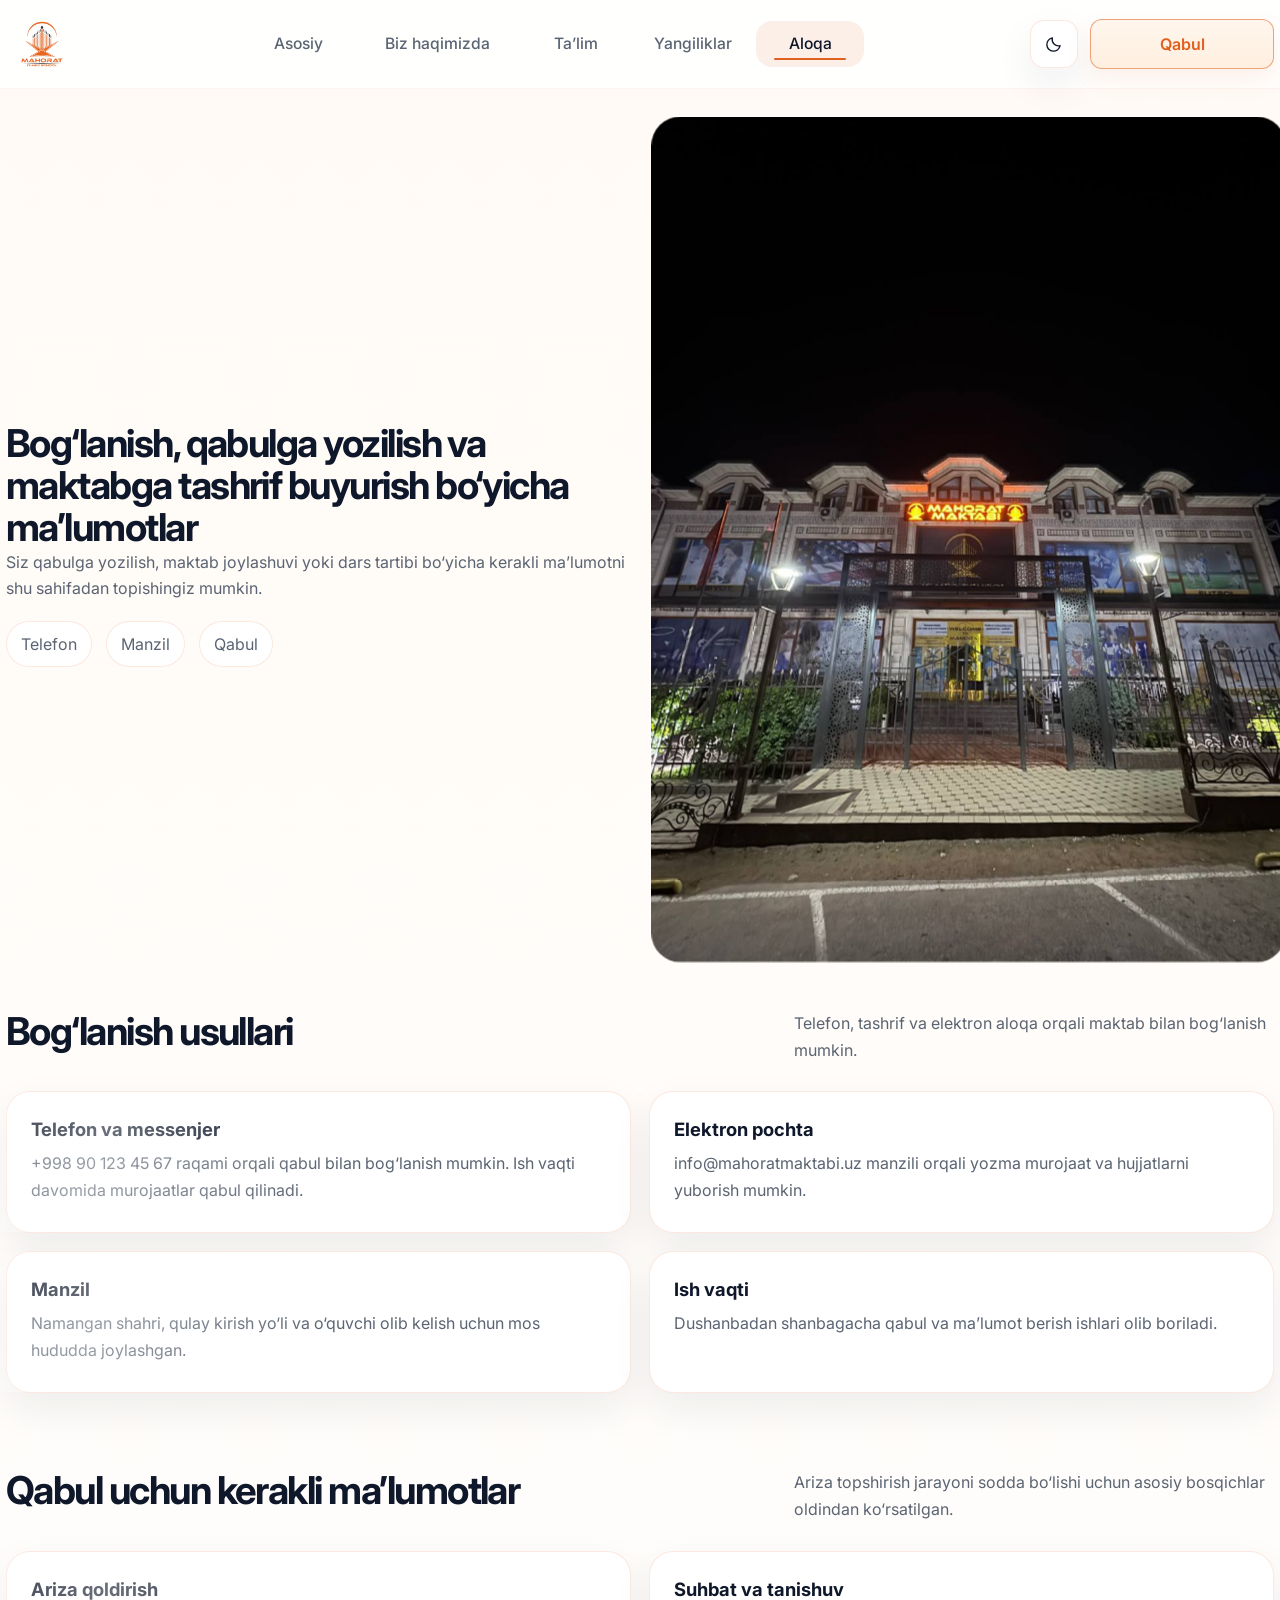
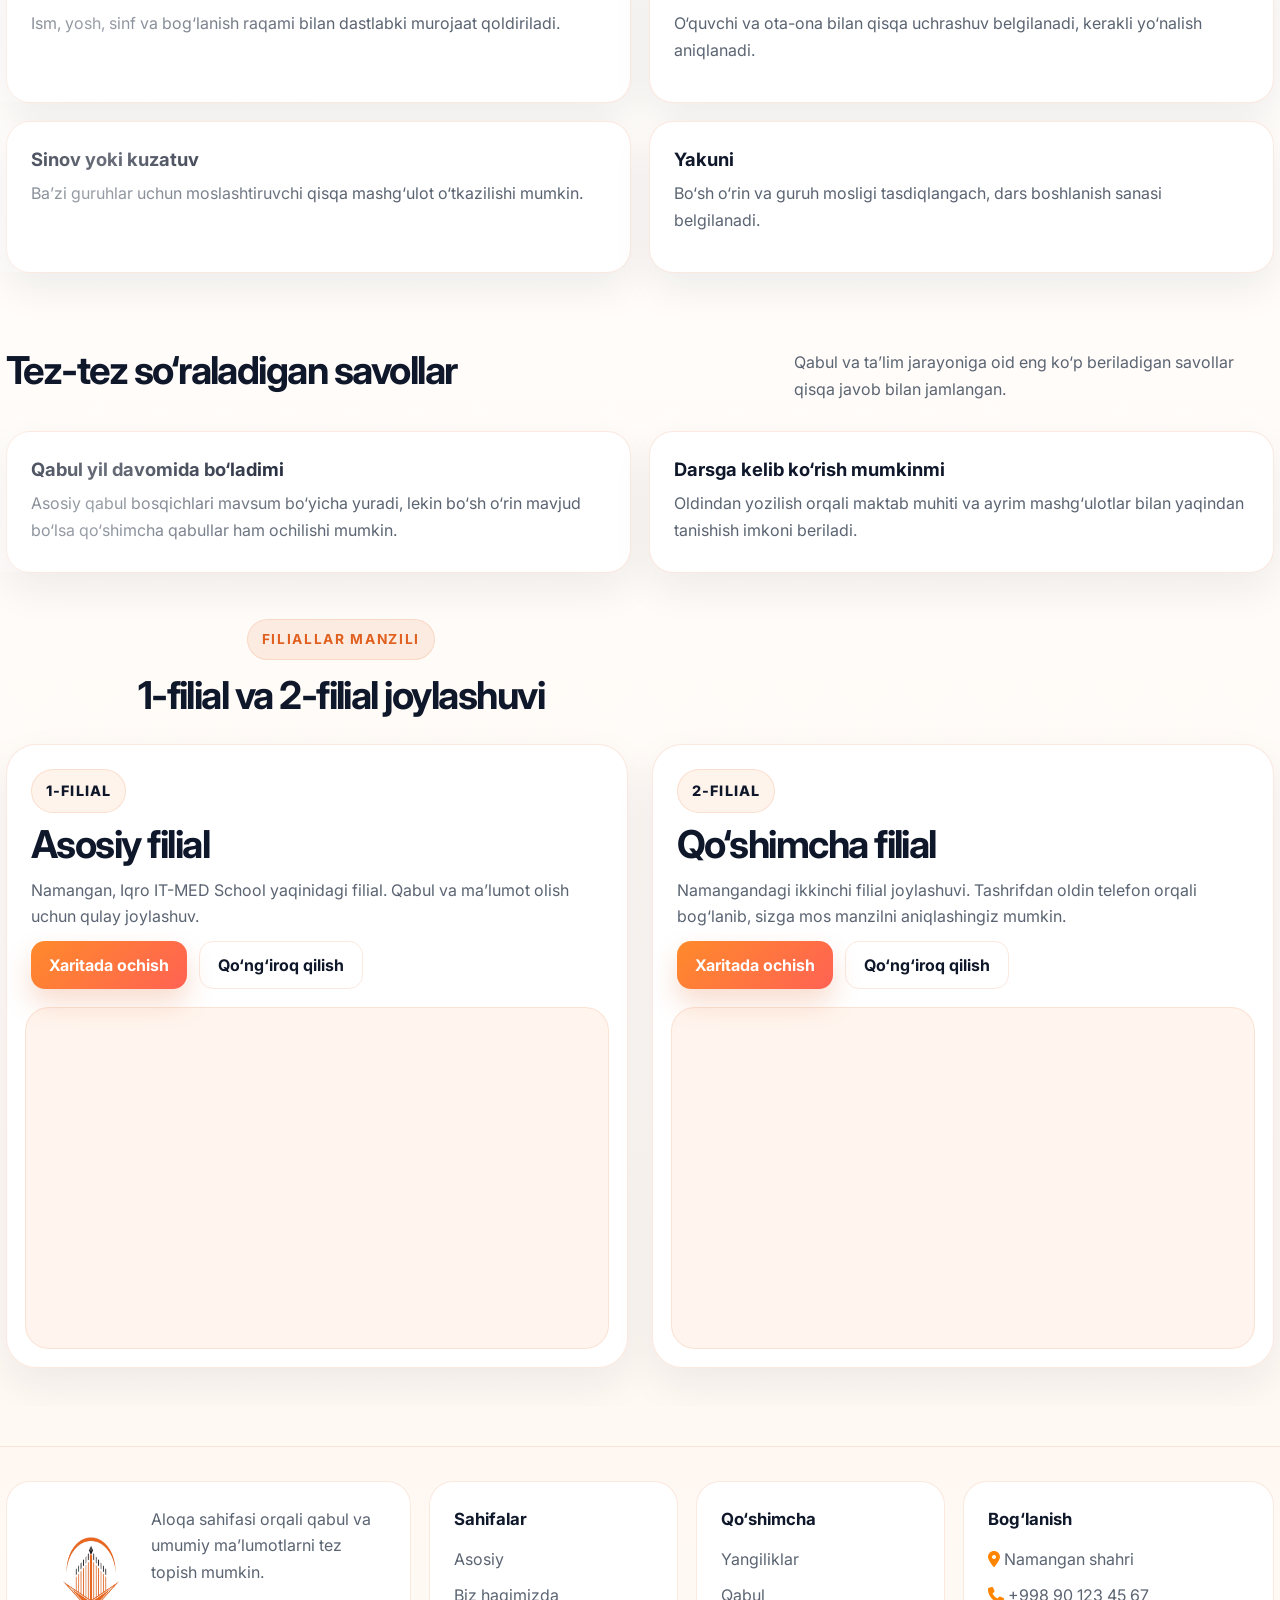
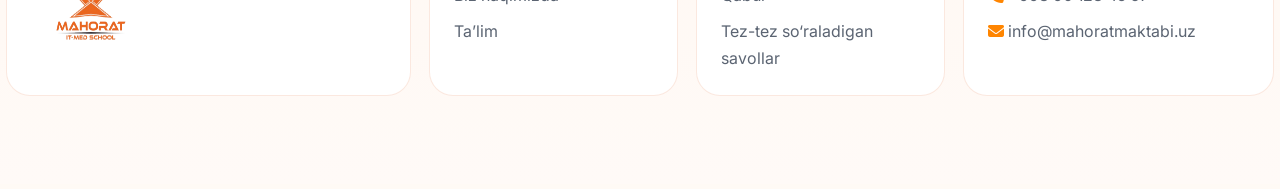
==== commit fdafdfce: "first" ====
--- a/aloqa.html
+++ b/aloqa.html
@@ -10,7 +10,7 @@
   <link rel="stylesheet" href="uslub.css">
 </head>
 
-<body>
+<body class="aloqa-sahifa">
   <div class="yuklanish-ekrani" aria-hidden="true">
     <div class="yuklanish-ichki">
       <img src="img/mahorat-logo-no-BG.png" alt="" class="yuklanish-logo">
--- a/uslub.css
+++ b/uslub.css
@@ -100,12 +100,13 @@
 .gme-generated-link {
   display: none !important;
 }
-.map{
+
+.map {
   width: 100%;
   height: auto;
   display: flex;
   justify-content: space-around;
-  
+
 }
 
 
@@ -117,13 +118,16 @@
   backdrop-filter: blur(14px);
   border-bottom: 1px solid rgba(224, 96, 32, 0.07);
 }
-.texth2{
+
+.texth2 {
   width: 100%;
 }
-.maplar h1{
+
+.maplar h1 {
   margin-left: 240px;
 }
-.h1loc{
+
+.h1loc {
   display: flex;
 }
 
@@ -1107,6 +1111,7 @@
 
 [data-jonlanish].korindi {
   opacity: 1;
+  transform: translateY(0) scale(1);
 }
 
 .sahifa-boshi.siljidi {
@@ -1271,7 +1276,7 @@
 [data-jonlanish].korindi {
   opacity: 1;
   filter: blur(0);
-  
+  transform: translate3d(0, 0, 0) scale(1);
 }
 
 .qahramon-badge,
@@ -1317,9 +1322,6 @@
   display: flex;
 }
 
-.korindi {
-  align-items: center;
-}
 
 .salomcha {
   display: flex;
@@ -2915,7 +2917,7 @@
   width: 100%;
 }
 
-.filial-bosh > div {
+.filial-bosh>div {
   width: 100%;
   display: flex;
   flex-direction: column;
@@ -3097,3 +3099,340 @@
     min-height: 280px;
   }
 }
+/* ===== 2026-04-15 nav + mobile overlap hotfix ===== */
+.korindi {
+  align-items: normal !important;
+}
+
+.logo-qismi,
+.ong-amallar,
+.menu-tugma,
+.havolalar {
+  min-width: 0;
+}
+
+@media (max-width: 1080px) and (min-width: 841px) {
+  .sayyoh-nav {
+    flex-wrap: nowrap;
+    gap: 10px;
+  }
+
+  .logo-qismi img {
+    width: 60px;
+    height: 60px;
+  }
+
+  .havolalar {
+    flex: 1 1 auto;
+    gap: 2px;
+  }
+
+  .havolalar li,
+  .havolalar li.uzun {
+    min-width: auto;
+  }
+
+  .havolalar a {
+    padding: 0 12px;
+    font-size: .93rem;
+    white-space: nowrap;
+  }
+
+  .havolalar a::after {
+    left: 12px;
+    right: 12px;
+  }
+
+  .ong-amallar {
+    flex: 0 0 auto;
+    min-width: auto;
+    gap: 10px;
+  }
+
+  .aloqa-tugma {
+    width: 150px;
+    flex: 0 0 150px;
+  }
+}
+
+@media (max-width: 840px) {
+  .yuqori-qism {
+    min-height: 78px;
+    padding: 10px 0;
+  }
+
+  .sayyoh-nav {
+    display: grid;
+    grid-template-columns: auto minmax(0, 1fr) auto;
+    align-items: center;
+    gap: 10px;
+  }
+
+  .logo-qismi {
+    grid-column: 1;
+    grid-row: 1;
+    justify-self: start;
+  }
+
+  .logo-qismi img {
+    width: 52px;
+    height: 52px;
+  }
+
+  .ong-amallar {
+    grid-column: 2;
+    grid-row: 1;
+    width: 100%;
+    margin-left: 0;
+    min-width: 0;
+    display: flex;
+    align-items: center;
+    justify-content: flex-end;
+    gap: 10px;
+  }
+
+  .mavzu-tugma {
+    width: 42px;
+    height: 42px;
+    flex: 0 0 42px;
+  }
+
+  .aloqa-tugma {
+    height: 48px;
+    width: auto;
+    min-width: 120px;
+    max-width: 220px;
+    flex: 1 1 180px;
+    padding: 0 16px;
+    white-space: nowrap;
+  }
+
+  .menu-tugma {
+    display: flex;
+    grid-column: 3;
+    grid-row: 1;
+    order: unset;
+    justify-self: end;
+    align-self: center;
+    width: 42px;
+    height: 42px;
+    margin-left: 0;
+  }
+
+  .havolalar {
+    grid-column: 1 / -1;
+    grid-row: 2;
+    width: 100%;
+    margin-top: 6px;
+    padding-inline: 0;
+    border-radius: 18px;
+    background: color-mix(in srgb, var(--fon-ikkinchi) 96%, transparent);
+    border: 1px solid var(--chiziq);
+    box-shadow: none;
+  }
+
+  html[data-mavzu='tungi'] .havolalar {
+    background: rgba(12, 20, 33, 0.94);
+  }
+
+  .havolalar.ochiq {
+    padding: 8px;
+  }
+
+  .havolalar li,
+  .havolalar li.uzun {
+    width: 100%;
+    min-width: 0;
+    height: auto;
+  }
+
+  .havolalar a {
+    min-height: 46px;
+    justify-content: flex-start;
+    padding: 0 16px;
+  }
+
+  .havolalar a::after {
+    left: 16px;
+    right: 16px;
+    width: auto;
+  }
+
+  .qahramon-rasm .asosiy-rasm,
+  .ichki-qahramon-rasm img,
+  .foto-katta-slayd,
+  .foto-katta-slayd.faol,
+  .galereya-karta img,
+  .yangilik-karta img,
+  .rasmli-karta img {
+    transform: none !important;
+  }
+
+  [data-jonlanish],
+  [data-jonlanish].korindi {
+    opacity: 1 !important;
+    filter: none !important;
+    transform: none !important;
+    transition: none !important;
+  }
+
+  .stat-karta:hover,
+  .oddiy-karta:hover,
+  .yangilik-karta:hover,
+  .ustun-karta:hover,
+  .bosqich-karta:hover,
+  .fikr-karta:hover,
+  .aloqa-karta:hover,
+  .foydali-karta:hover,
+  .galereya-karta:hover,
+  .qadam-karta:hover,
+  .savol-karta:hover,
+  .dastur-karta:hover,
+  .tarix-karta:hover,
+  .jamoa-karta:hover,
+  .qabul-karta:hover,
+  .jadval:hover,
+  .filial-amallar a:hover,
+  .slayder-tugma:hover,
+  .mavzu-tugma:hover,
+  .aloqa-tugma:hover,
+  .toq-tugma:hover,
+  .yorqin-tugma:hover,
+  .xabar-tugma:hover {
+    transform: none !important;
+  }
+
+  .galereya-karta:hover img,
+  .yangilik-karta:hover img,
+  .rasmli-karta:hover img {
+    transform: none !important;
+  }
+
+  .filial-karta,
+  .oddiy-karta,
+  .yangilik-karta,
+  .ustun-karta,
+  .qadam-karta,
+  .qabul-karta,
+  .savol-karta,
+  .aloqa-karta,
+  .dastur-karta,
+  .jamoa-karta,
+  .tarix-karta,
+  .bosqich-karta,
+  .fikr-karta,
+  .foydali-karta,
+  .galereya-karta {
+    position: relative;
+    overflow: hidden;
+  }
+
+  .filial-karta__ust,
+  .foto-katta-matn,
+  .oddiy-karta,
+  .yangilik-karta .oddiy-karta {
+    position: relative;
+    z-index: 1;
+  }
+}
+
+@media (max-width: 560px) {
+  .sayyoh-nav {
+    gap: 8px;
+  }
+
+  .ong-amallar {
+    gap: 8px;
+  }
+
+  .aloqa-tugma {
+    min-width: 0;
+    flex-basis: 0;
+  }
+}
+
+
+/* ===== aloqa sahifa layout fix ===== */
+.aloqa-sahifa .bolim-boshi {
+  display: grid;
+  grid-template-columns: minmax(0, 1.08fr) minmax(300px, .92fr);
+  align-items: end;
+  gap: 22px 28px;
+}
+
+.aloqa-sahifa .bolim-boshi > div {
+  min-width: 0;
+}
+
+.aloqa-sahifa .bolim-boshi p {
+  margin: 0;
+  max-width: 48ch;
+  justify-self: end;
+  text-align: left;
+  font-size: 1rem;
+  line-height: 1.68;
+}
+
+.aloqa-sahifa .aloqa-panjarasi,
+.aloqa-sahifa .qadam-panjarasi,
+.aloqa-sahifa .savol-panjarasi {
+  align-items: stretch;
+}
+
+.aloqa-sahifa .aloqa-karta,
+.aloqa-sahifa .qabul-karta,
+.aloqa-sahifa .savol-karta {
+  min-height: 142px;
+  height: 100%;
+  padding: 26px 24px;
+  display: flex;
+  flex-direction: column;
+  justify-content: flex-start;
+  gap: 8px;
+}
+
+.aloqa-sahifa .qabul-karta {
+  min-height: 152px;
+}
+
+.aloqa-sahifa .aloqa-karta strong,
+.aloqa-sahifa .qabul-karta strong,
+.aloqa-sahifa .savol-karta strong {
+  margin-bottom: 0;
+  line-height: 1.3;
+}
+
+.aloqa-sahifa .aloqa-karta p,
+.aloqa-sahifa .qabul-karta p,
+.aloqa-sahifa .savol-karta p {
+  margin: 0;
+  line-height: 1.72;
+}
+
+.aloqa-sahifa .aloqa-karta a,
+.aloqa-sahifa .qabul-karta a,
+.aloqa-sahifa .savol-karta a {
+  word-break: break-word;
+}
+
+@media (max-width: 980px) {
+  .aloqa-sahifa .bolim-boshi {
+    grid-template-columns: 1fr;
+    align-items: start;
+    gap: 10px;
+  }
+
+  .aloqa-sahifa .bolim-boshi p {
+    justify-self: start;
+    max-width: 62ch;
+  }
+}
+
+@media (max-width: 840px) {
+  .aloqa-sahifa .aloqa-karta,
+  .aloqa-sahifa .qabul-karta,
+  .aloqa-sahifa .savol-karta {
+    min-height: 0;
+    padding: 22px 20px;
+  }
+}
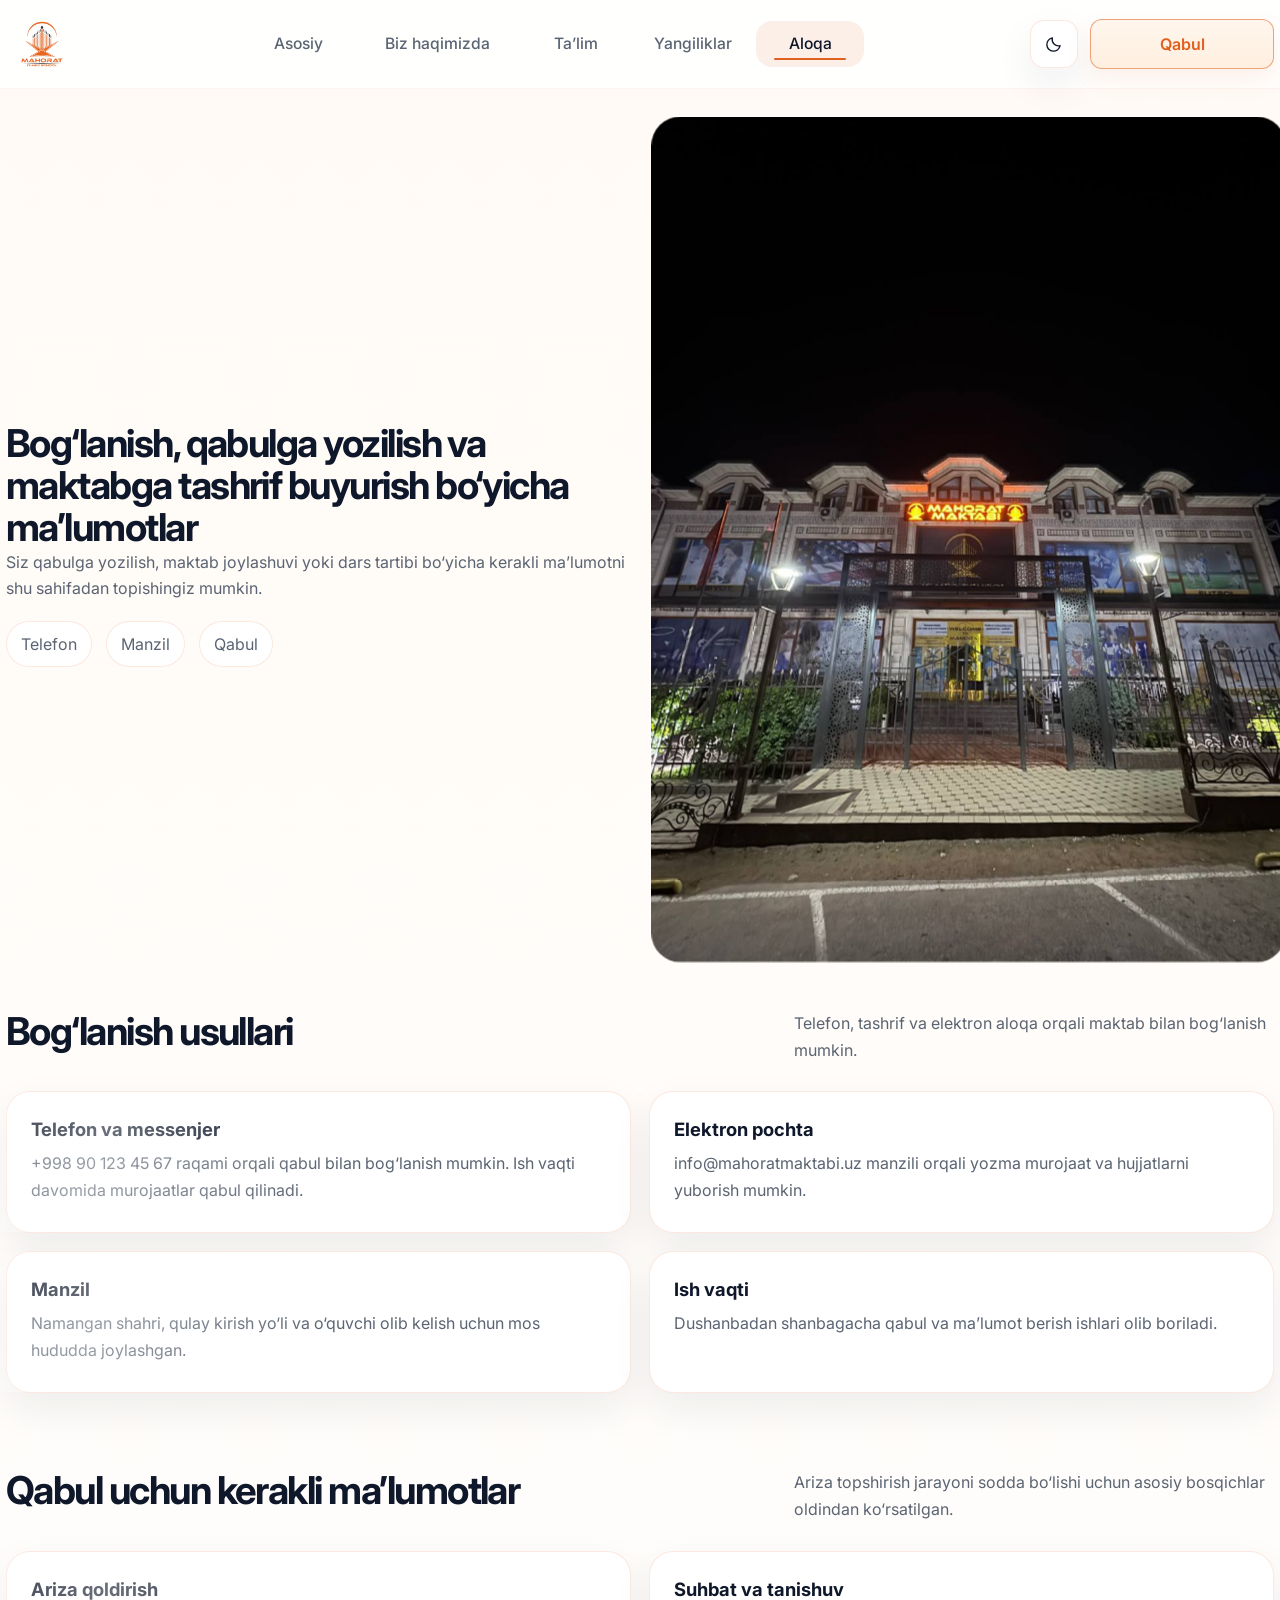
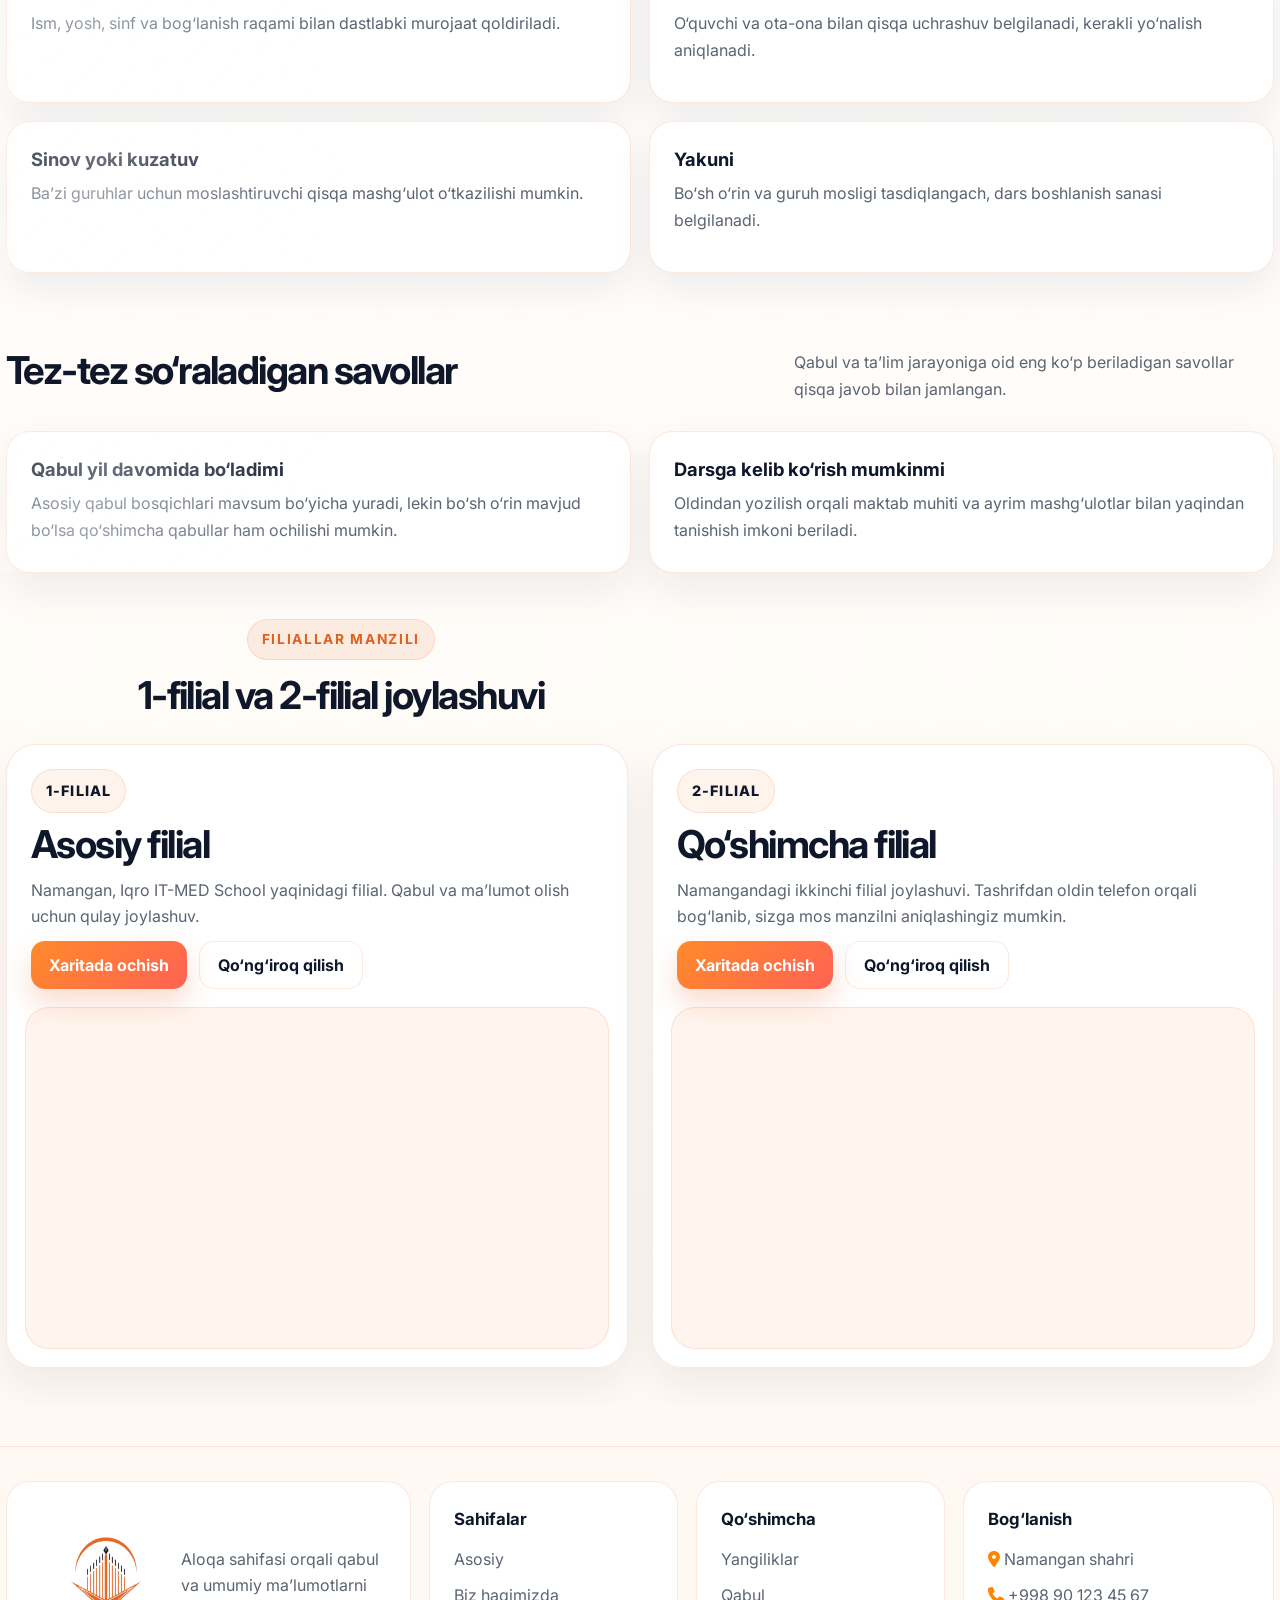
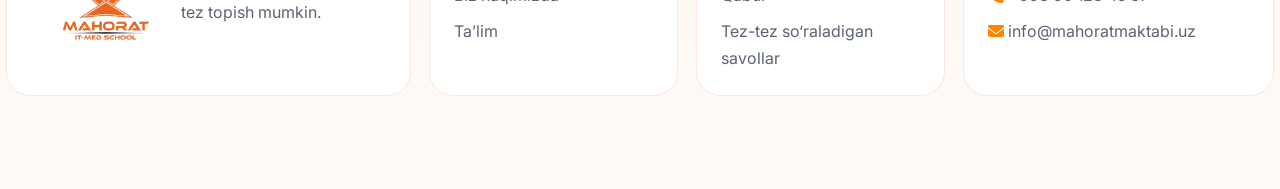
==== commit 63b4c129: "x" ====
--- a/aloqa.html
+++ b/aloqa.html
@@ -187,7 +187,7 @@
     <div class="konteyner oyoq-ichki">
       <div class="oyoq-panjarasi">
         <div class="oyoq-ustun salomcha"><img src="img/mahorat-logo-no-BG.png" alt="">
-          <p>Aloqa sahifasi orqali qabul va umumiy ma’lumotlarni tez topish mumkin.</p>
+          <p style="margin-top: 40px;">Aloqa sahifasi orqali qabul va umumiy ma’lumotlarni tez topish mumkin.</p>
         </div>
         <div class="oyoq-ustun"><strong>Sahifalar</strong>
           <ul>
--- a/uslub.css
+++ b/uslub.css
@@ -389,6 +389,18 @@
   border: 1px solid var(--chiziq);
   background: var(--fon-ikkinchi);
   color: var(--matn);
+}
+.yorqin-tugma:hover, 
+.yorqin-tugma:focus {
+  animation: pulse 1s;
+  box-shadow: 0 0 0 1em transparent;
+}
+
+@keyframes pulse {
+  0% { box-shadow: 0 0 0 0 var(--grad-2); }
+}
+.toq-tugma:hover, .xabar-tugma:hover{
+  box-shadow: rgba(0, 0, 0, 0.16) 0px 10px 36px 0px, rgba(0, 0, 0, 0.06) 0px 0px 0px 1px;
 }
 
 .xabar-tugma {
@@ -1318,7 +1330,7 @@
 }
 
 .oyoq-ustun img {
-  width: 120px;
+  width: 150px;
   display: flex;
 }
 
@@ -1849,9 +1861,12 @@
   }
 }
 
-/* ===== 2026-04 final cleanup ===== */
+
 body {
   overflow-x: hidden;
+}
+.foto-galereya-slider, .rasmli-karta{
+  z-index: 999;
 }
 
 .bolim,
@@ -3436,3 +3451,490 @@
     padding: 22px 20px;
   }
 }
+
+
+/* ===== ultra-wide responsive qo'shimcha: bitta css ichida ===== */
+@media (min-width: 1800px) {
+  .konteyner {
+    width: min(1760px, calc(100% - 88px));
+  }
+
+  .yuqori-qism {
+    min-height: 96px;
+  }
+
+  .logo-qismi img {
+    width: 80px;
+    height: 80px;
+  }
+
+  .havolalar {
+    gap: 10px;
+  }
+
+  .havolalar li {
+    min-width: 122px;
+    height: 50px;
+  }
+
+  .havolalar li.uzun {
+    min-width: 174px;
+  }
+
+  .havolalar a {
+    font-size: 1.02rem;
+    padding: 0 20px;
+  }
+
+  .mavzu-tugma {
+    width: 52px;
+    height: 52px;
+  }
+
+  .aloqa-tugma {
+    width: 206px;
+    height: 54px;
+  }
+
+  .qahramon {
+    padding: 72px 0 42px;
+  }
+
+  .qahramon-panjarasi,
+  .ichki-qahramon-panjarasi {
+    gap: 34px;
+  }
+
+  .qahramon h1 {
+    width: min(860px, 100%);
+    font-size: clamp(3.3rem, 3.4vw, 5rem);
+  }
+
+  .qahramon p,
+  .ichki-qahramon p,
+  .bolim-boshi p {
+    font-size: 1.14rem;
+  }
+
+  .tugmalar-qatori {
+    gap: 16px;
+    margin-top: 32px;
+  }
+
+  .toq-tugma,
+  .yorqin-tugma,
+  .xabar-tugma {
+    min-width: 206px;
+    height: 56px;
+    padding: 0 24px;
+  }
+
+  .qisqa-statlar {
+    gap: 18px;
+    margin-top: 32px;
+  }
+
+  .stat-karta {
+    padding: 22px 22px 20px;
+  }
+
+  .stat-karta strong {
+    font-size: 2.15rem;
+  }
+
+  .qahramon-rasm .asosiy-rasm {
+    min-height: 660px;
+    border-radius: 34px;
+  }
+
+  .ustma-karta {
+    padding: 18px 20px;
+  }
+
+  .ustma-karta strong {
+    font-size: 1.1rem;
+  }
+
+  .ustma-karta span {
+    font-size: 0.98rem;
+  }
+
+  .bolim {
+    padding: 54px 0;
+  }
+
+  .bolim-boshi {
+    margin-bottom: 28px;
+    gap: 24px;
+  }
+
+  .bolim-boshi h2,
+  .ichki-qahramon h1,
+  .filial-karta h3 {
+    font-size: clamp(2.35rem, 2.35vw, 3.45rem);
+  }
+
+  .uchlik-panjarasi,
+  .tortlik-panjarasi,
+  .ikkilik-panjarasi,
+  .yangilik-panjarasi,
+  .galereya-panjarasi,
+  .dastur-panjarasi,
+  .jamoa-panjarasi,
+  .savol-panjarasi,
+  .aloqa-panjarasi,
+  .qadam-panjarasi,
+  .bosqich-panjarasi,
+  .filial-panjarasi {
+    gap: 22px;
+  }
+
+  .oddiy-karta,
+  .yangilik-karta,
+  .ustun-karta,
+  .bosqich-karta,
+  .fikr-karta,
+  .aloqa-karta,
+  .foydali-karta,
+  .qadam-karta,
+  .savol-karta,
+  .dastur-karta,
+  .tarix-karta,
+  .jamoa-karta,
+  .qabul-karta {
+    padding: 28px;
+  }
+
+  .oddiy-karta strong,
+  .yangilik-karta strong,
+  .ustun-karta strong,
+  .bosqich-karta strong,
+  .fikr-karta strong,
+  .aloqa-karta strong,
+  .foydali-karta strong,
+  .qadam-karta strong,
+  .savol-karta strong,
+  .dastur-karta strong,
+  .tarix-karta strong,
+  .jamoa-karta strong,
+  .qabul-karta strong,
+  .galereya-sarlavha {
+    font-size: 1.24rem;
+  }
+
+  .rasmli-karta img,
+  .yangilik-karta img {
+    height: 260px;
+  }
+
+  .galereya-karta img {
+    height: 320px;
+  }
+
+  .ichki-qahramon {
+    padding: 64px 0 24px;
+  }
+
+  .ichki-qahramon-rasm img {
+    min-height: 520px;
+    border-radius: 32px;
+  }
+
+  .filial-karta {
+    padding: 22px;
+    border-radius: 34px;
+  }
+
+  .filial-karta p {
+    font-size: 1.06rem;
+  }
+
+  .filial-xarita,
+  .filial-xarita iframe {
+    min-height: 400px;
+  }
+
+  .oyoq-ichki {
+    padding: 42px 0 26px;
+  }
+
+  .oyoq-ustun strong {
+    font-size: 1.12rem;
+  }
+}
+
+@media (min-width: 2400px) {
+  .konteyner {
+    width: min(2080px, calc(100% - 110px));
+  }
+
+  .yuqori-qism {
+    min-height: 104px;
+  }
+
+  .logo-qismi img {
+    width: 88px;
+    height: 88px;
+  }
+
+  .havolalar li {
+    min-width: 132px;
+    height: 54px;
+  }
+
+  .havolalar li.uzun {
+    min-width: 188px;
+  }
+
+  .havolalar a {
+    font-size: 1.08rem;
+    padding: 0 24px;
+  }
+
+  .mavzu-tugma {
+    width: 56px;
+    height: 56px;
+  }
+
+  .aloqa-tugma {
+    width: 224px;
+    height: 58px;
+  }
+
+  .qahramon {
+    padding: 84px 0 48px;
+  }
+
+  .qahramon-panjarasi,
+  .ichki-qahramon-panjarasi {
+    gap: 42px;
+  }
+
+  .qahramon h1 {
+    width: min(980px, 100%);
+    font-size: clamp(3.9rem, 3.3vw, 5.9rem);
+  }
+
+  .qahramon p,
+  .ichki-qahramon p,
+  .bolim-boshi p {
+    font-size: 1.2rem;
+  }
+
+  .toq-tugma,
+  .yorqin-tugma,
+  .xabar-tugma {
+    min-width: 220px;
+    height: 60px;
+    font-size: 1.02rem;
+  }
+
+  .stat-karta {
+    padding: 24px 24px 22px;
+  }
+
+  .stat-karta strong {
+    font-size: 2.35rem;
+  }
+
+  .stat-karta span {
+    font-size: 1rem;
+  }
+
+  .qahramon-rasm .asosiy-rasm {
+    min-height: 760px;
+    border-radius: 38px;
+  }
+
+  .ustma-karta {
+    padding: 20px 22px;
+    border-radius: 22px;
+  }
+
+  .bolim {
+    padding: 62px 0;
+  }
+
+  .bolim-boshi h2,
+  .ichki-qahramon h1,
+  .filial-karta h3 {
+    font-size: clamp(2.6rem, 2.2vw, 3.8rem);
+  }
+
+  .uchlik-panjarasi,
+  .tortlik-panjarasi,
+  .ikkilik-panjarasi,
+  .yangilik-panjarasi,
+  .galereya-panjarasi,
+  .dastur-panjarasi,
+  .jamoa-panjarasi,
+  .savol-panjarasi,
+  .aloqa-panjarasi,
+  .qadam-panjarasi,
+  .bosqich-panjarasi,
+  .filial-panjarasi {
+    gap: 26px;
+  }
+
+  .oddiy-karta,
+  .yangilik-karta,
+  .ustun-karta,
+  .bosqich-karta,
+  .fikr-karta,
+  .aloqa-karta,
+  .foydali-karta,
+  .qadam-karta,
+  .savol-karta,
+  .dastur-karta,
+  .tarix-karta,
+  .jamoa-karta,
+  .qabul-karta {
+    padding: 32px;
+    border-radius: 28px;
+  }
+
+  .oddiy-karta strong,
+  .yangilik-karta strong,
+  .ustun-karta strong,
+  .bosqich-karta strong,
+  .fikr-karta strong,
+  .aloqa-karta strong,
+  .foydali-karta strong,
+  .qadam-karta strong,
+  .savol-karta strong,
+  .dastur-karta strong,
+  .tarix-karta strong,
+  .jamoa-karta strong,
+  .qabul-karta strong,
+  .galereya-sarlavha {
+    font-size: 1.32rem;
+  }
+
+  .rasmli-karta img,
+  .yangilik-karta img {
+    height: 290px;
+  }
+
+  .galereya-karta img {
+    height: 360px;
+  }
+
+  .ichki-qahramon {
+    padding: 74px 0 28px;
+  }
+
+  .ichki-qahramon-rasm img {
+    min-height: 600px;
+    border-radius: 36px;
+  }
+
+  .filial-karta {
+    padding: 26px;
+    border-radius: 36px;
+  }
+
+  .filial-karta p {
+    max-width: 64ch;
+    font-size: 1.1rem;
+  }
+
+  .filial-xarita,
+  .filial-xarita iframe {
+    min-height: 460px;
+  }
+
+  .oyoq-ichki {
+    padding: 48px 0 30px;
+  }
+}
+
+@media (min-width: 3600px) {
+  .konteyner {
+    width: min(2920px, calc(100% - 160px));
+  }
+
+  .qahramon {
+    padding: 104px 0 60px;
+  }
+
+  .qahramon h1 {
+    width: min(1180px, 100%);
+    font-size: clamp(4.8rem, 3.1vw, 7rem);
+  }
+
+  .qahramon p,
+  .ichki-qahramon p,
+  .bolim-boshi p {
+    font-size: 1.28rem;
+  }
+
+  .qahramon-rasm .asosiy-rasm {
+    min-height: 940px;
+  }
+
+  .stat-karta strong {
+    font-size: 2.7rem;
+  }
+
+  .bolim {
+    padding: 74px 0;
+  }
+
+  .bolim-boshi h2,
+  .ichki-qahramon h1,
+  .filial-karta h3 {
+    font-size: clamp(3rem, 2vw, 4.4rem);
+  }
+
+  .oddiy-karta,
+  .yangilik-karta,
+  .ustun-karta,
+  .bosqich-karta,
+  .fikr-karta,
+  .aloqa-karta,
+  .foydali-karta,
+  .qadam-karta,
+  .savol-karta,
+  .dastur-karta,
+  .tarix-karta,
+  .jamoa-karta,
+  .qabul-karta {
+    padding: 38px;
+    border-radius: 32px;
+  }
+
+  .oddiy-karta strong,
+  .yangilik-karta strong,
+  .ustun-karta strong,
+  .bosqich-karta strong,
+  .fikr-karta strong,
+  .aloqa-karta strong,
+  .foydali-karta strong,
+  .qadam-karta strong,
+  .savol-karta strong,
+  .dastur-karta strong,
+  .tarix-karta strong,
+  .jamoa-karta strong,
+  .qabul-karta strong,
+  .galereya-sarlavha {
+    font-size: 1.5rem;
+  }
+
+  .rasmli-karta img,
+  .yangilik-karta img {
+    height: 360px;
+  }
+
+  .galereya-karta img {
+    height: 430px;
+  }
+
+  .ichki-qahramon-rasm img {
+    min-height: 760px;
+  }
+
+  .filial-xarita,
+  .filial-xarita iframe {
+    min-height: 600px;
+  }
+}
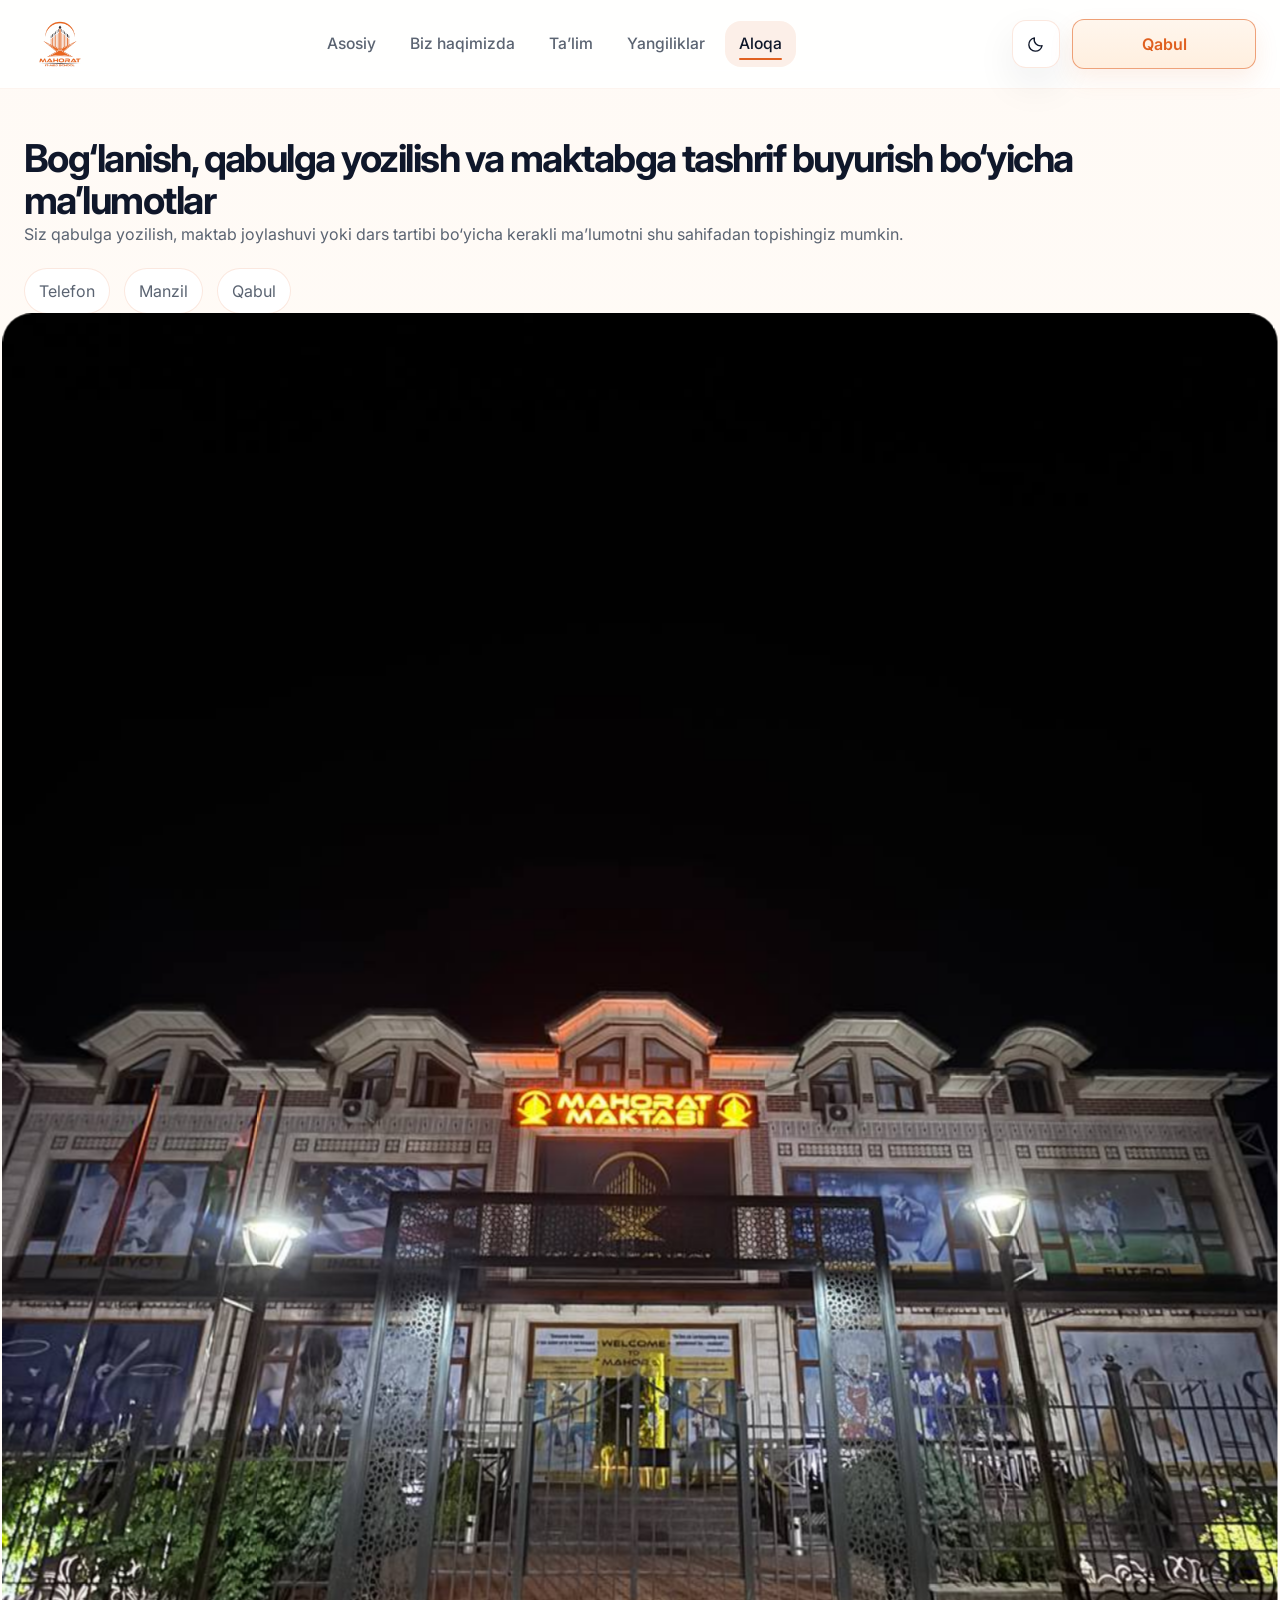
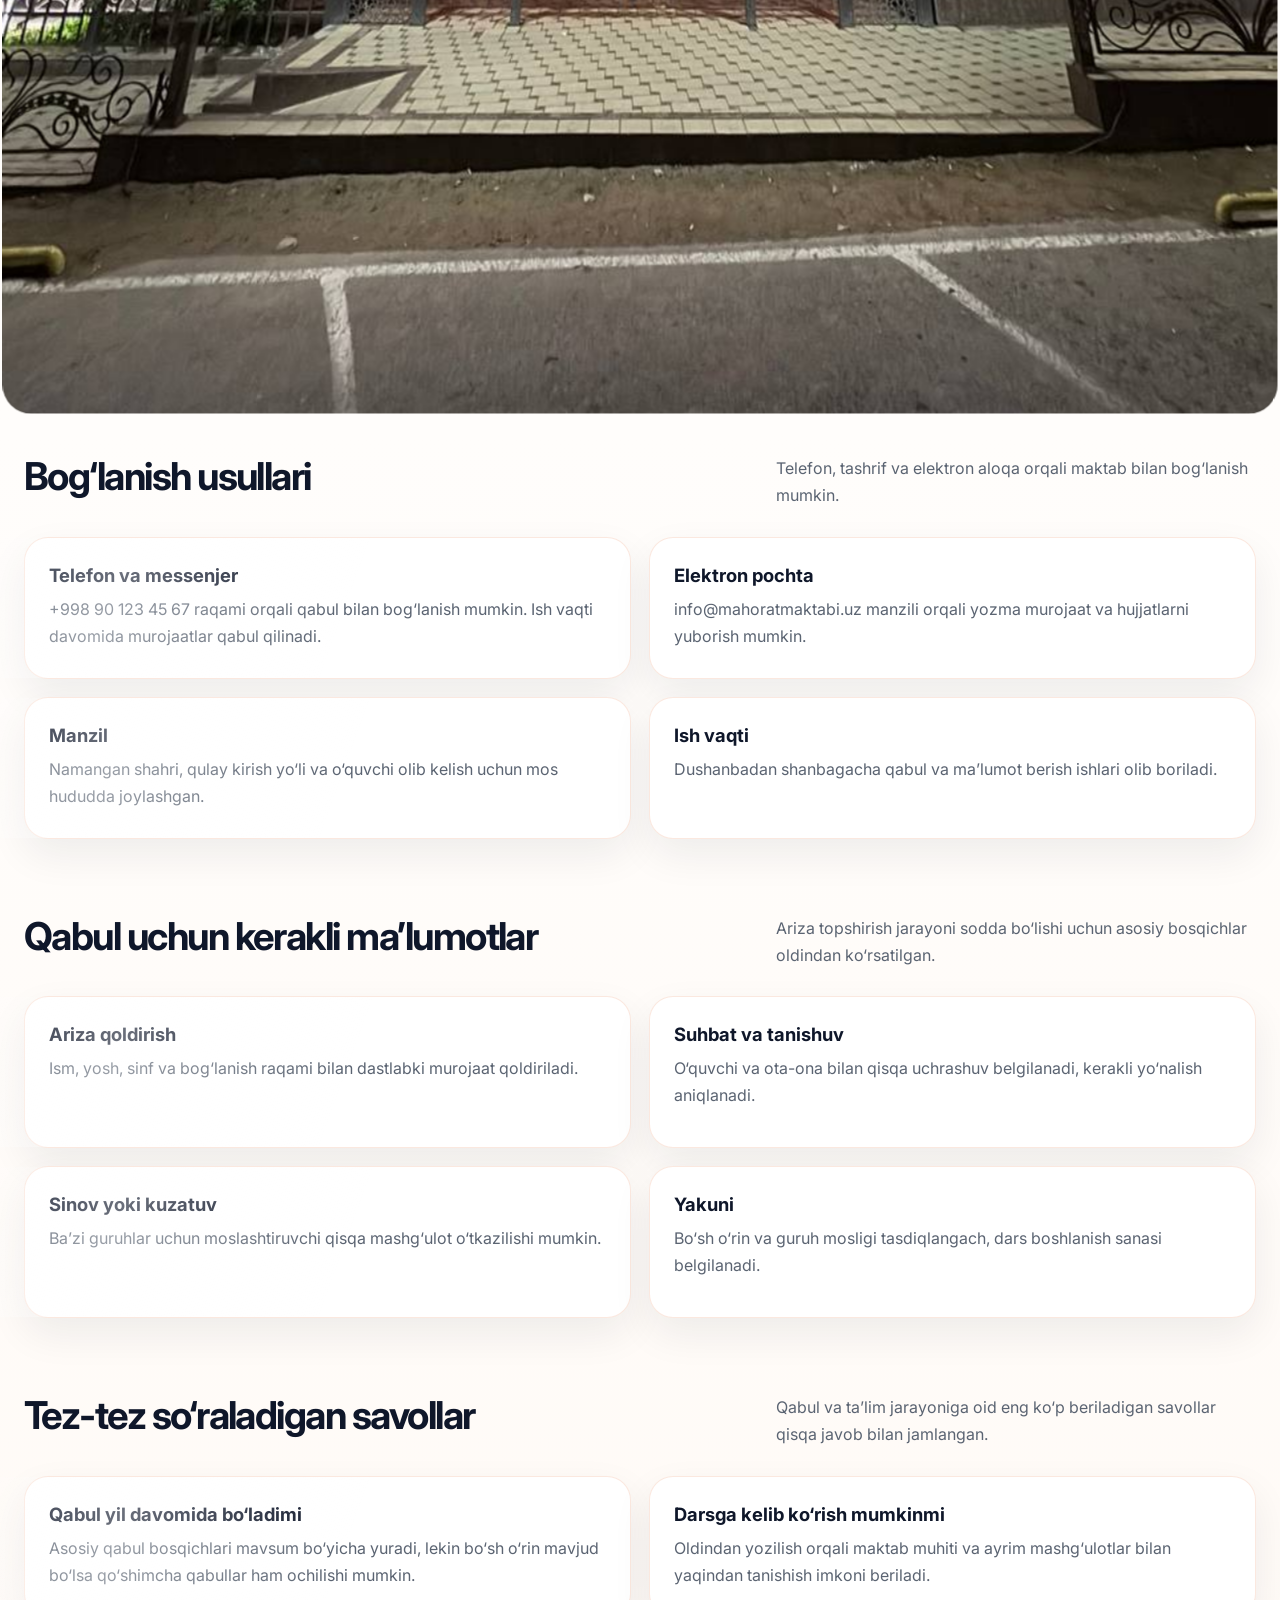
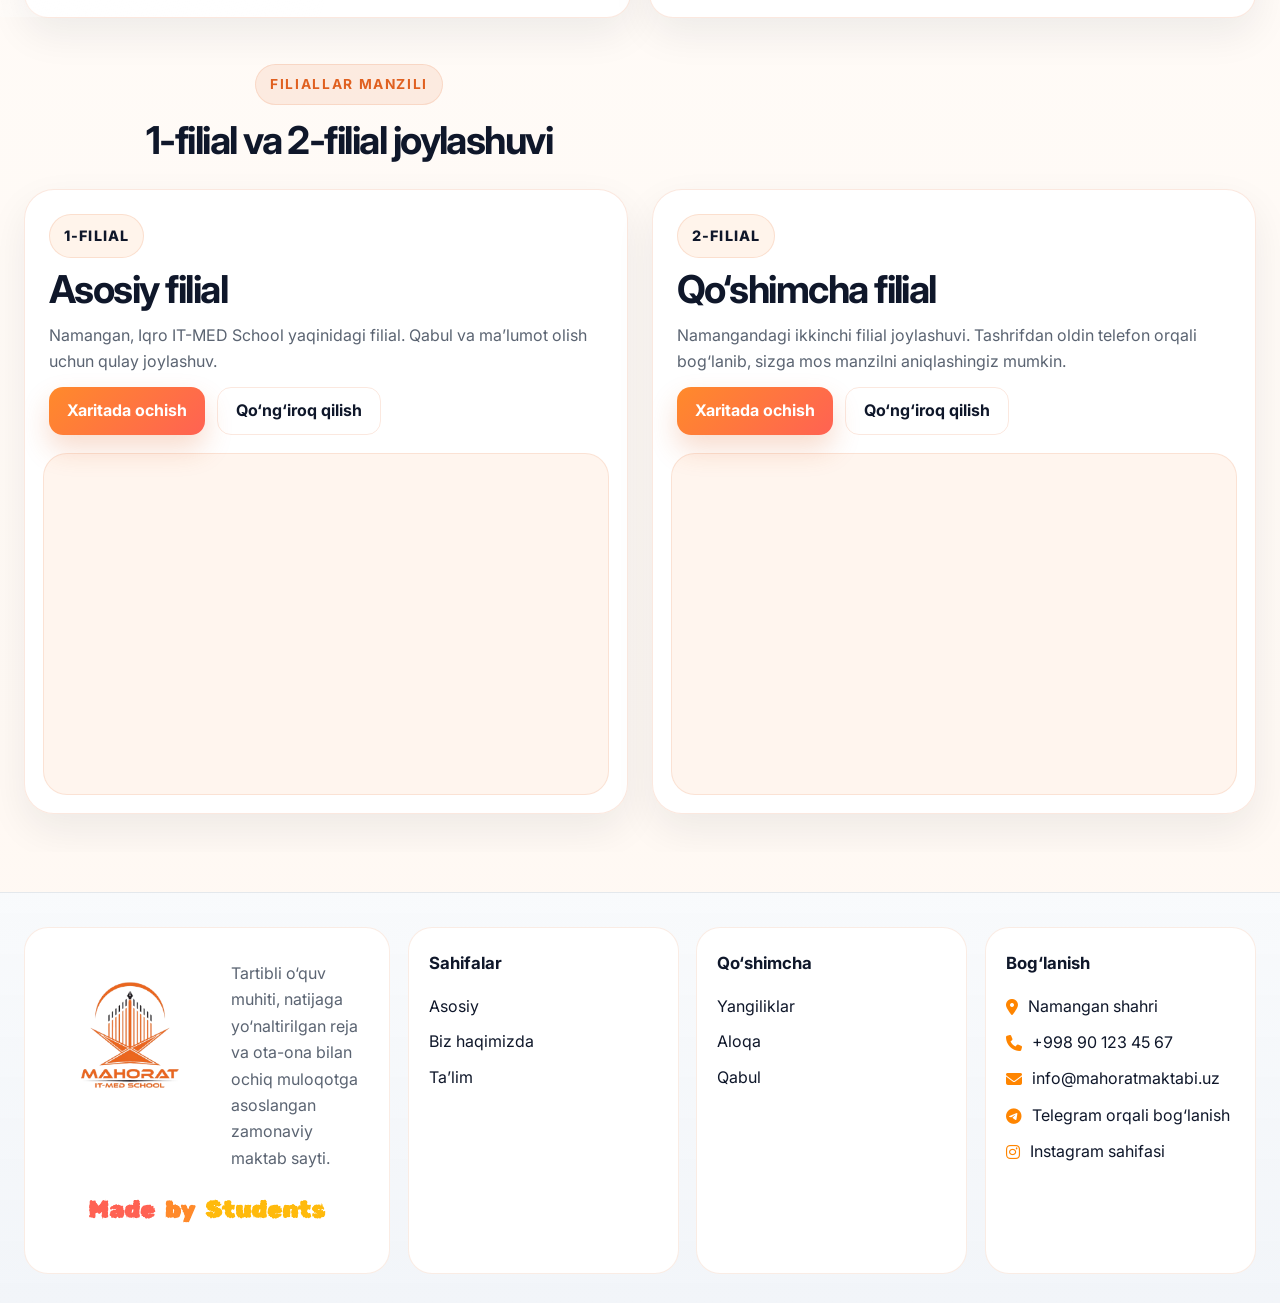
==== commit 2d671972: "finished" ====
--- a/aloqa.html
+++ b/aloqa.html
@@ -3,8 +3,11 @@
 
 <head>
   <meta charset="UTF-8">
+  <meta name="google-site-verification" content="11I-brPsqKs0993Zm5zoW0I7X1Cb0csCSepZ3I0ky0c" />
   <meta name="viewport" content="width=device-width, initial-scale=1.0">
+  <meta name="description" content="Mahorat Maktabi bilan bog‘lanish uchun telefon, manzil va murojaat ma’lumotlari.">
   <title>Aloqa | Mahorat Maktabi</title>
+  <link rel="canonical" href="https://mahorat-maktabi.vercel.app/aloqa.html">
   <link rel="icon" href="img/mahorat-titlee-logo.jpg">
   <link rel="stylesheet" href="https://cdnjs.cloudflare.com/ajax/libs/font-awesome/6.5.1/css/all.min.css">
   <link rel="stylesheet" href="uslub.css">
@@ -37,7 +40,7 @@
               width="18" height="18" viewBox="0 0 24 24" fill="none" aria-hidden="true">
               <path d="M20.1 14.2A8.5 8.5 0 0 1 9.8 3.9a8.9 8.9 0 1 0 10.3 10.3Z" stroke="currentColor"
                 stroke-width="1.8" stroke-linejoin="round" />
-            </svg></button><a class="aloqa-tugma" href="#qabul">Qabul</a></div>
+            </svg></button><a class="aloqa-tugma" href="https://t.me/mahorat_maktabi_namangan" target="_blank" rel="noopener">Qabul</a></div>
       </nav>
     </div>
   </header>
@@ -186,36 +189,44 @@
   <footer class="oyoq">
     <div class="konteyner oyoq-ichki">
       <div class="oyoq-panjarasi">
-        <div class="oyoq-ustun salomcha"><img src="img/mahorat-logo-no-BG.png" alt="">
-          <p style="margin-top: 40px;">Aloqa sahifasi orqali qabul va umumiy ma’lumotlarni tez topish mumkin.</p>
-        </div>
-        <div class="oyoq-ustun"><strong>Sahifalar</strong>
+        <div class="oyoq-ustun">
+          <div class="oyoq-flex">
+            <img src="img/mahorat-logo-no-BG.png" alt="Mahorat Maktabi logotipi">
+            <p style="margin-top: 10px;">Tartibli o‘quv muhiti, natijaga yo‘naltirilgan reja va ota-ona bilan ochiq muloqotga asoslangan zamonaviy maktab sayti.</p>
+          </div>
+          <h5><span id="first-oyoq">Made</span> <span id="ikkinchi-oyoq">by</span><span id="uchinchi-oyoq">Students</span></h5>
+        </div>
+        <div class="oyoq-ustun">
+          <strong>Sahifalar</strong>
           <ul>
             <li><a href="index.html">Asosiy</a></li>
             <li><a href="maktab-haqida.html">Biz haqimizda</a></li>
             <li><a href="talim.html">Ta’lim</a></li>
           </ul>
         </div>
-        <div class="oyoq-ustun"><strong>Qo‘shimcha</strong>
+        <div class="oyoq-ustun">
+          <strong>Qo‘shimcha</strong>
           <ul>
             <li><a href="yangiliklar.html">Yangiliklar</a></li>
-            <li><a href="#qabul">Qabul</a></li>
-            <li>Tez-tez so‘raladigan savollar</li>
+            <li><a href="aloqa.html">Aloqa</a></li>
+            <li><a href="aloqa.html#qabul">Qabul</a></li>
           </ul>
         </div>
-        <div class="oyoq-ustun"><strong>Bog‘lanish</strong>
+        <div class="oyoq-ustun">
+          <strong>Bog‘lanish</strong>
           <ul>
-            <li><a href="https://www.google.com/maps/search/?api=1&query=Namangan+shahri" target="_blank"
-                rel="noopener"><i class="fa-solid fa-location-dot" style="color: rgb(255, 133, 0);"></i> Namangan
-                shahri</a></li>
-            <li><a href="tel:+998901234567"><i class="fa-solid fa-phone" style="color: rgb(255, 133, 0);"></i> +998 90
-                123 45 67</a></li>
-            <li><a href="mailto:info@mahoratmaktabi.uz"><i class="fa-solid fa-envelope"
-                  style="color: rgb(255, 133, 0);"></i> info@mahoratmaktabi.uz</a></li>
+            <li><a href="https://www.google.com/maps/search/?api=1&query=Namangan+shahri" target="_blank" rel="noopener"><i class="fa-solid fa-location-dot" style="color: rgb(255, 133, 0);"></i> Namangan shahri</a></li>
+            <li><a href="tel:+998901234567"><i class="fa-solid fa-phone" style="color: rgb(255, 133, 0);"></i> +998 90 123 45 67</a></li>
+            <li><a href="mailto:info@mahoratmaktabi.uz"><i class="fa-solid fa-envelope" style="color: rgb(255, 133, 0);"></i> info@mahoratmaktabi.uz</a></li>
+            <li><a href="https://t.me/mahorat_maktabi_namangan" target="_blank" rel="noopener"><i class="fa-brands fa-telegram" style="color: rgb(255, 133, 0);"></i> Telegram orqali bog‘lanish</a></li>
+            <li><a href="https://www.instagram.com/mahorat_maktabi/" target="_blank" rel="noopener"><i class="fa-brands fa-instagram" style="color: rgb(255, 133, 0);"></i> Instagram sahifasi</a></li>
           </ul>
         </div>
       </div>
-      <div class="oyoq-pastki"><span>© 2026 Mahorat Maktabi.</span><span>Barcha huquqlar himoyalangan.</span></div>
+      <div class="oyoq-pastki">
+        <span>© 2026 Mahorat Maktabi. Barcha huquqlar himoyalangan.</span>
+        <span>Sayt maktab uslubida yangidan yig‘ildi.</span>
+      </div>
     </div>
   </footer>
   <script src="skript.js"></script>
--- a/uslub.css
+++ b/uslub.css
@@ -1,4 +1,5 @@
 @import url('https://fonts.googleapis.com/css2?family=Inter:wght@400;500;600;700;800&display=swap');
+@import url('https://fonts.googleapis.com/css2?family=Rubik+Marker+Hatch&display=swap');
 
 :root {
   --fon: #fffaf5;
@@ -38,6 +39,7 @@
   margin: 0;
   padding: 0;
   box-sizing: border-box;
+  
 }
 
 html {
@@ -49,6 +51,61 @@
   background: linear-gradient(180deg, var(--fon) 0%, var(--fon-ikkinchi) 100%);
   color: var(--matn);
   line-height: 1.65;
+}
+
+.tepaga-tugma {
+  position: fixed;
+  right: 22px;
+  bottom: 22px;
+  width: 56px;
+  height: 56px;
+  display: inline-flex;
+  align-items: center;
+  justify-content: center;
+  border-radius: 18px;
+  border: 1px solid color-mix(in srgb, var(--asosiy) 24%, var(--chiziq));
+  background: color-mix(in srgb, var(--kartochka) 90%, transparent);
+  color: var(--asosiy);
+  box-shadow: 0 18px 42px rgba(15, 23, 42, 0.16);
+  backdrop-filter: blur(14px);
+  -webkit-backdrop-filter: blur(14px);
+  z-index: 4200;
+  opacity: 0;
+  visibility: hidden;
+  pointer-events: none;
+  transform: translate3d(0, 18px, 0) scale(0.92);
+  transition: opacity .28s ease, transform .32s cubic-bezier(.22, 1, .36, 1), background-color .25s ease, border-color .25s ease, color .25s ease, box-shadow .25s ease, visibility .28s ease;
+}
+
+.tepaga-tugma .tepaga-tugma-ikon {
+  display: inline-flex;
+  align-items: center;
+  justify-content: center;
+  font-size: 1.05rem;
+  line-height: 1;
+}
+
+.tepaga-tugma.korinadi {
+  opacity: 1;
+  visibility: visible;
+  pointer-events: auto;
+  transform: translate3d(0, 0, 0) scale(1);
+}
+
+.tepaga-tugma:hover {
+  transform: translate3d(0, -3px, 0) scale(1.02);
+  border-color: color-mix(in srgb, var(--asosiy) 44%, var(--chiziq));
+  background: color-mix(in srgb, var(--asosiy-yumshoq) 62%, var(--kartochka));
+  box-shadow: 0 24px 46px rgba(15, 23, 42, 0.2);
+}
+
+.tepaga-tugma:active {
+  transform: translate3d(0, 0, 0) scale(0.98);
+}
+
+.tepaga-tugma:focus-visible {
+  outline: 0;
+  box-shadow: 0 0 0 4px color-mix(in srgb, var(--asosiy) 18%, transparent), 0 18px 42px rgba(15, 23, 42, 0.16);
 }
 
 a {
@@ -113,7 +170,7 @@
 .sahifa-boshi {
   position: sticky;
   top: 0;
-  z-index: 50;
+  z-index: 5000;
   background: color-mix(in srgb, var(--fon-ikkinchi) 88%, transparent);
   backdrop-filter: blur(14px);
   border-bottom: 1px solid rgba(224, 96, 32, 0.07);
@@ -722,6 +779,7 @@
 
 .oyoq-ichki {
   padding: 34px 0 20px;
+  height: 410px;
 }
 
 .oyoq-panjarasi {
@@ -958,6 +1016,14 @@
   .ong-amallar {
     width: 100%;
     justify-content: space-between;
+  }
+
+  .tepaga-tugma {
+    right: 14px;
+    bottom: 14px;
+    width: 50px;
+    height: 50px;
+    border-radius: 16px;
   }
 }
 
@@ -1330,13 +1396,19 @@
 }
 
 .oyoq-ustun img {
-  width: 150px;
+  width: 170px;
   display: flex;
 }
 
 
-.salomcha {
+.oyoq-flex {
   display: flex;
+  align-items: flex-start;
+  gap: 16px;
+}
+
+.oyoq-flex p {
+  margin: 0;
 }
 
 .stat-karta:hover::before,
@@ -2342,6 +2414,7 @@
 .oyoq-ustun {
   padding: 24px;
   border-radius: 24px;
+  padding-bottom: 60px;
 }
 
 html[data-mavzu='tungi'] .oyoq-ustun {
@@ -2610,6 +2683,40 @@
 
 html[data-mavzu='tungi'] .oyoq-ustun {
   background: rgba(13, 22, 36, 0.9) !important;
+}
+
+html[data-mavzu='tungi'] .tepaga-tugma {
+  background: color-mix(in srgb, var(--kartochka) 86%, rgba(8, 12, 18, 0.6));
+  border-color: rgba(255, 255, 255, 0.08);
+  color: var(--asosiy);
+  box-shadow: 0 20px 48px rgba(0, 0, 0, 0.34);
+}
+
+html[data-mavzu='tungi'] .tepaga-tugma:hover {
+  background: color-mix(in srgb, var(--asosiy-yumshoq) 64%, var(--kartochka));
+  border-color: rgba(255, 255, 255, 0.12);
+}
+
+.taqdimot-boshi {
+  justify-content: flex-start;
+}
+
+.taqdimot-boshi > div {
+  max-width: 780px;
+}
+
+.slayder-yuqori-qator {
+  justify-content: flex-start;
+}
+
+@media (prefers-reduced-motion: reduce) {
+  .tepaga-tugma {
+    transition: opacity .2s ease, visibility .2s ease;
+  }
+
+  html {
+    scroll-behavior: auto;
+  }
 }
 
 .yuklanish-ekrani {
@@ -3938,3 +4045,1727 @@
     min-height: 600px;
   }
 }
+
+
+/* ===== 2026-04-15 yakuniy responsive polish ===== */
+.sayyoh-nav,
+.havolalar,
+.ong-amallar,
+.logo-qismi {
+  min-width: 0;
+}
+
+.ong-amallar {
+  display: flex;
+  align-items: center;
+  gap: 12px;
+}
+
+.bosh-sahifa .qahramon-matn [data-kirish] {
+  animation: none !important;
+  opacity: 1 !important;
+  transform: none !important;
+}
+
+.yangilik-karta .oddiy-karta,
+.rasmli-karta,
+.oddiy-karta,
+.ustun-karta,
+.aloqa-karta,
+.qabul-karta,
+.savol-karta,
+.dastur-karta,
+.jamoa-karta,
+.tarix-karta,
+.bosqich-karta,
+.foydali-karta,
+.galereya-karta,
+.filial-karta {
+  min-width: 0;
+}
+
+@media (min-width: 1081px) {
+  .sayyoh-nav {
+    display: flex !important;
+    flex-wrap: nowrap;
+    align-items: center;
+    gap: 18px;
+  }
+
+  .logo-qismi {
+    flex: 0 0 auto;
+    justify-content: flex-start;
+    margin-right: 2px;
+  }
+
+  .havolalar {
+    flex: 1 1 auto;
+    justify-content: flex-end;
+    flex-wrap: nowrap;
+    gap: 4px;
+    padding-inline: 8px;
+  }
+
+  .havolalar li,
+  .havolalar li.uzun {
+    min-width: auto;
+    flex: 0 1 auto;
+  }
+
+  .havolalar a {
+    padding: 0 14px;
+    white-space: nowrap;
+  }
+
+  .havolalar a::after {
+    left: 14px;
+    right: 14px;
+  }
+
+  .ong-amallar {
+    flex: 0 0 auto;
+    margin-left: auto;
+  }
+}
+
+@media (max-width: 1200px) {
+  .sayyoh-nav {
+    gap: 12px;
+  }
+
+  .qahramon-panjarasi,
+  .ichki-qahramon-panjarasi {
+    gap: 18px;
+  }
+
+  .qahramon-rasm .asosiy-rasm {
+    min-height: 500px;
+  }
+}
+
+@media (max-width: 1080px) {
+  .qahramon-panjarasi,
+  .ichki-qahramon-panjarasi,
+  .oyoq-panjarasi,
+  .filial-panjarasi {
+    grid-template-columns: 1fr !important;
+  }
+
+  .qahramon-matn,
+  .ichki-qahramon-matn {
+    order: 1;
+  }
+
+  .qahramon-rasm,
+  .ichki-qahramon-rasm {
+    order: 2;
+  }
+
+  .qahramon-rasm,
+  .ichki-qahramon-rasm,
+  .filial-karta,
+  .filial-xarita {
+    max-width: 100%;
+  }
+
+  .qahramon-rasm .asosiy-rasm,
+  .ichki-qahramon-rasm img {
+    min-height: 420px;
+  }
+
+  .ustma-bir {
+    left: 12px;
+    top: 12px;
+  }
+
+  .ustma-ikki {
+    right: 12px;
+    bottom: 12px;
+  }
+
+  .stat-karta:hover,
+  .oddiy-karta:hover,
+  .yangilik-karta:hover,
+  .ustun-karta:hover,
+  .bosqich-karta:hover,
+  .fikr-karta:hover,
+  .aloqa-karta:hover,
+  .foydali-karta:hover,
+  .galereya-karta:hover,
+  .qadam-karta:hover,
+  .savol-karta:hover,
+  .dastur-karta:hover,
+  .tarix-karta:hover,
+  .jamoa-karta:hover,
+  .qabul-karta:hover,
+  .jadval:hover,
+  .filial-karta:hover,
+  .filial-amallar a:hover {
+    transform: none !important;
+  }
+
+  .galereya-karta:hover img,
+  .yangilik-karta:hover img,
+  .rasmli-karta:hover img {
+    transform: none !important;
+  }
+}
+
+@media (max-width: 840px) {
+  .konteyner {
+    width: min(100%, calc(100% - 18px));
+  }
+
+  .bolim-boshi,
+  .aloqa-sahifa .bolim-boshi {
+    display: grid !important;
+    grid-template-columns: 1fr !important;
+    align-items: start;
+    gap: 12px;
+  }
+
+  .aloqa-sahifa .bolim-boshi p,
+  .bolim-boshi p {
+    justify-self: start;
+    max-width: 100%;
+  }
+
+  .ustma-karta {
+    position: static;
+    margin-top: 12px;
+  }
+
+  .qahramon-rasm .asosiy-rasm,
+  .ichki-qahramon-rasm img {
+    min-height: 320px;
+  }
+
+  .filial-karta__ust,
+  .filial-amallar,
+  .filial-xarita {
+    width: 100%;
+  }
+
+  .filial-bosh,
+  .filial-bosh > div,
+  .filial-bosh .texth2,
+  .filial-bosh h2 {
+    text-align: center;
+    justify-content: center;
+    align-items: center;
+  }
+}
+
+@media (max-width: 560px) {
+  .konteyner {
+    width: min(100%, calc(100% - 14px));
+  }
+
+  .logo-qismi img {
+    width: 48px;
+    height: 48px;
+  }
+
+  .aloqa-tugma {
+    padding: 0 14px;
+    font-size: 0.94rem;
+  }
+
+  .qahramon {
+    padding-top: 34px;
+  }
+
+  .qahramon h1,
+  .ichki-qahramon h1,
+  .bolim-boshi h2 {
+    line-height: 1.06;
+  }
+
+  .qisqa-statlar,
+  .tortlik-panjarasi,
+  .uchlik-panjarasi,
+  .ikkilik-panjarasi,
+  .yangilik-panjarasi,
+  .galereya-panjarasi,
+  .dastur-panjarasi,
+  .jamoa-panjarasi,
+  .savol-panjarasi,
+  .aloqa-panjarasi,
+  .qadam-panjarasi,
+  .bosqich-panjarasi,
+  .filial-panjarasi,
+  .oyoq-panjarasi {
+    grid-template-columns: 1fr !important;
+  }
+
+  .oddiy-karta,
+  .yangilik-karta,
+  .ustun-karta,
+  .bosqich-karta,
+  .fikr-karta,
+  .aloqa-karta,
+  .foydali-karta,
+  .qadam-karta,
+  .savol-karta,
+  .dastur-karta,
+  .tarix-karta,
+  .jamoa-karta,
+  .qabul-karta,
+  .filial-karta {
+    padding: 20px;
+  }
+
+  .filial-xarita,
+  .filial-xarita iframe {
+    min-height: 250px;
+  }
+}
+
+@media (min-width: 2000px) {
+  .konteyner {
+    width: min(1920px, calc(100% - 96px));
+  }
+
+  .qahramon-rasm .asosiy-rasm {
+    min-height: 700px;
+  }
+
+  .ichki-qahramon-rasm img {
+    min-height: 560px;
+  }
+
+  .filial-xarita,
+  .filial-xarita iframe {
+    min-height: 430px;
+  }
+}
+
+@media (min-width: 4000px) {
+  .konteyner {
+    width: min(3200px, calc(100% - 180px));
+  }
+
+  .qahramon-rasm .asosiy-rasm {
+    min-height: 980px;
+  }
+
+  .ichki-qahramon-rasm img {
+    min-height: 760px;
+  }
+
+  .filial-xarita,
+  .filial-xarita iframe {
+    min-height: 620px;
+  }
+}
+
+/* ===== 2026-04-16 desktop nav center + right actions ===== */
+@media (min-width: 841px) {
+  .sayyoh-nav {
+    display: grid !important;
+    grid-template-columns: auto minmax(0, 1fr) auto;
+    align-items: center;
+    column-gap: 18px;
+    row-gap: 0;
+    width: 100%;
+  }
+
+  .logo-qismi {
+    grid-column: 1;
+    justify-self: start;
+    margin-right: 0;
+    min-width: 0;
+  }
+
+  .havolalar {
+    grid-column: 2;
+    width: 100%;
+    flex: none;
+    display: flex;
+    align-items: center;
+    justify-content: center !important;
+    flex-wrap: nowrap;
+    gap: 6px;
+    padding-inline: 0;
+    margin: 0;
+  }
+
+  .havolalar li,
+  .havolalar li.uzun {
+    min-width: auto;
+    flex: 0 0 auto;
+  }
+
+  .havolalar a {
+    white-space: nowrap;
+  }
+
+  .ong-amallar {
+    grid-column: 3;
+    justify-self: end;
+    margin-left: 0;
+    flex: 0 0 auto;
+    gap: 12px;
+  }
+}
+
+@media (min-width: 841px) and (max-width: 1080px) {
+  .sayyoh-nav {
+    column-gap: 12px;
+  }
+
+  .logo-qismi img {
+    width: 60px;
+    height: 60px;
+  }
+
+  .havolalar {
+    gap: 2px;
+  }
+
+  .havolalar a {
+    padding: 0 12px;
+    font-size: .93rem;
+  }
+
+  .havolalar a::after {
+    left: 12px;
+    right: 12px;
+  }
+
+  .aloqa-tugma {
+    width: 150px;
+    flex: 0 0 150px;
+  }
+}
+
+/* ===== 2026-04-16 responsive edge padding fix ===== */
+:root {
+  --sahifa-yon-padding: clamp(18px, 2.2vw, 40px);
+}
+
+html,
+body {
+  overflow-x: clip;
+}
+
+.konteyner {
+  width: min(1460px, calc(100% - (var(--sahifa-yon-padding) * 2))) !important;
+}
+
+.qahramon,
+.ichki-qahramon,
+.bolim,
+.oyoq {
+  overflow-x: clip;
+}
+
+@media (max-width: 1280px) {
+  :root {
+    --sahifa-yon-padding: 24px;
+  }
+}
+
+@media (max-width: 840px) {
+  :root {
+    --sahifa-yon-padding: 18px;
+  }
+}
+
+@media (max-width: 560px) {
+  :root {
+    --sahifa-yon-padding: 14px;
+  }
+
+  .bolim,
+  .qahramon,
+  .ichki-qahramon {
+    padding-left: 0;
+    padding-right: 0;
+  }
+
+  .oddiy-karta,
+  .ustun-karta,
+  .yangilik-karta .oddiy-karta,
+  .aloqa-karta,
+  .qabul-karta,
+  .savol-karta,
+  .dastur-karta,
+  .jamoa-karta,
+  .tarix-karta,
+  .bosqich-karta,
+  .fikr-karta,
+  .foydali-karta,
+  .filial-karta {
+    padding-left: 16px;
+    padding-right: 16px;
+  }
+
+  .mazmun-slidery,
+  .filial-karta__ust,
+  .foto-katta-matn {
+    padding-left: 14px;
+    padding-right: 14px;
+  }
+}
+@media screen and (max-width: 450px) {
+  .oyoq-flex{
+    flex-wrap: wrap;
+    justify-content: center;
+  }
+}
+
+.oyoq-ustun h5{
+  font-family: "Rubik Marker Hatch", system-ui;
+  color: var(--matn);
+  font-size: 24px;
+  padding: 20px;
+  align-items: center;
+  justify-content: center;
+  display: flex;
+  gap: 10px;
+  flex-wrap: wrap;
+}
+.oyoq-ustun h5 #first-oyoq{
+  color: var(--grad-1);
+}
+.oyoq-ustun h5 #ikkinchi-oyoq{
+  color: var(--grad-2);
+}
+.oyoq-ustun h5 #uchinchi-oyoq{
+  color: var(--grad-3);
+}
+
+/* === 2026-04 FAQ + NARX/GRANT + FOOTER IMPROVEMENTS === */
+.narx-grant-bolim {
+  position: relative;
+}
+
+.narx-grant-bolim::before,
+.faq-bolim::before {
+  content: '';
+  position: absolute;
+  inset: 36px 0 auto;
+  height: 280px;
+  background: radial-gradient(circle at top center, color-mix(in srgb, var(--asosiy) 13%, transparent) 0%, transparent 72%);
+  pointer-events: none;
+}
+
+.narx-grant-boshi,
+.faq-boshi {
+  align-items: end;
+}
+
+.narx-grant-panjarasi {
+  display: grid;
+  grid-template-columns: repeat(2, minmax(0, 1fr));
+  gap: 24px;
+}
+
+.narx-karta {
+  position: relative;
+  overflow: hidden;
+  min-height: 100%;
+  padding: 28px;
+  border-radius: 28px;
+  border: 1px solid rgba(224, 96, 32, 0.12);
+  background:
+    linear-gradient(180deg, rgba(255,255,255,0.98) 0%, rgba(255,250,245,0.94) 100%);
+  box-shadow: 0 26px 70px rgba(15, 23, 42, 0.08);
+  display: flex;
+  flex-direction: column;
+  gap: 22px;
+}
+
+.narx-karta::after {
+  content: '';
+  position: absolute;
+  right: -70px;
+  top: -70px;
+  width: 180px;
+  height: 180px;
+  border-radius: 50%;
+  background: color-mix(in srgb, var(--asosiy) 12%, transparent);
+  filter: blur(8px);
+}
+
+.narx-karta--grant {
+  background: linear-gradient(180deg, rgba(255, 255, 255, 0.98) 0%, rgba(249, 255, 252, 0.95) 100%);
+}
+
+.narx-karta__ust,
+.narx-karta__past,
+.narx-jadvali,
+.grant-tavsiflar,
+.grant-foizlar {
+  position: relative;
+  z-index: 1;
+}
+
+.narx-karta__ust h3 {
+  margin: 0 0 10px;
+  font-size: clamp(1.45rem, 1.2rem + 0.7vw, 2rem);
+}
+
+.narx-karta__ust p,
+.narx-karta__past span,
+.grant-tavsif span,
+.narx-satri span,
+.faq-javob p {
+  color: var(--matn-xira);
+  line-height: 1.72;
+}
+
+.narx-badge {
+  display: inline-flex;
+  align-items: center;
+  gap: 8px;
+  margin-bottom: 14px;
+  padding: 10px 14px;
+  border-radius: 999px;
+  font-size: 0.92rem;
+  font-weight: 700;
+  background: rgba(224, 96, 32, 0.10);
+  color: var(--asosiy-toq);
+}
+
+.narx-badge--grant {
+  background: rgba(17, 148, 95, 0.10);
+  color: #0c7a4b;
+}
+
+.narx-jadvali,
+.grant-tavsiflar {
+  display: grid;
+  gap: 14px;
+}
+
+.narx-satri,
+.grant-tavsif {
+  display: flex;
+  justify-content: space-between;
+  align-items: flex-start;
+  gap: 16px;
+  padding: 16px 18px;
+  border-radius: 22px;
+  background: rgba(255, 255, 255, 0.9);
+  border: 1px solid rgba(15, 23, 42, 0.06);
+}
+
+.narx-satri strong,
+.grant-tavsif strong {
+  display: block;
+  margin-bottom: 6px;
+  font-size: 1rem;
+}
+
+.narx-satri b {
+  flex-shrink: 0;
+  font-size: 1.18rem;
+  color: var(--asosiy-toq);
+}
+
+.grant-foizlar {
+  display: flex;
+  flex-wrap: wrap;
+  gap: 12px;
+}
+
+.grant-foizlar span {
+  position: relative;
+  isolation: isolate;
+  overflow: hidden;
+  min-width: 82px;
+  padding: 14px 18px;
+  text-align: center;
+  border-radius: 18px;
+  font-weight: 900;
+  letter-spacing: 0.02em;
+  color: #4b2600;
+  background: linear-gradient(135deg, var(--grad-2) 0%, var(--grad-3) 100%);
+  border: 1px solid color-mix(in srgb, var(--grad-2) 35%, rgba(15, 23, 42, 0.08));
+  box-shadow: 0 14px 30px color-mix(in srgb, var(--grad-2) 24%, transparent);
+}
+
+.grant-foizlar span::before {
+  content: '';
+  position: absolute;
+  inset: 0;
+  background: linear-gradient(115deg, transparent 12%, rgba(255,255,255,0.34) 46%, transparent 82%);
+  transform: translateX(-135%);
+  pointer-events: none;
+  z-index: -1;
+}
+
+.grant-foizlar span:hover::before {
+  animation: yaltiroq-yurishi 1s ease;
+}
+
+.narx-karta__past {
+  margin-top: auto;
+  display: flex;
+  flex-wrap: wrap;
+  align-items: center;
+  justify-content: space-between;
+  gap: 16px;
+}
+
+.narx-karta__past--ustma {
+  align-items: flex-end;
+}
+
+.faq-bolim {
+  position: relative;
+}
+
+.faq-bolim--keng .konteyner {
+  position: relative;
+}
+
+.faq-akkordeon {
+  display: grid;
+  gap: 16px;
+}
+
+.faq-item {
+  border-radius: 26px;
+  border: 1px solid rgba(15, 23, 42, 0.08);
+  background: linear-gradient(180deg, rgba(255,255,255,0.98), rgba(248, 250, 252, 0.98));
+  box-shadow: 0 18px 48px rgba(15, 23, 42, 0.06);
+  overflow: hidden;
+  transition: transform 0.28s ease, box-shadow 0.28s ease, border-color 0.28s ease;
+}
+
+.faq-item:hover {
+  transform: translateY(-3px);
+  box-shadow: 0 22px 54px rgba(15, 23, 42, 0.08);
+  border-color: rgba(224, 96, 32, 0.16);
+}
+
+.faq-item.ochiq {
+  border-color: rgba(224, 96, 32, 0.22);
+  box-shadow: 0 26px 60px rgba(224, 96, 32, 0.09);
+}
+
+.faq-sarlavha {
+  width: 100%;
+  padding: 24px 26px;
+  display: flex;
+  align-items: center;
+  justify-content: space-between;
+  gap: 20px;
+  text-align: left;
+  font-weight: 800;
+  font-size: clamp(1.02rem, 0.98rem + 0.24vw, 1.22rem);
+}
+
+.faq-belgi {
+  width: 52px;
+  height: 52px;
+  border-radius: 50%;
+  display: inline-flex;
+  align-items: center;
+  justify-content: center;
+  flex-shrink: 0;
+  color: var(--asosiy-toq);
+  background: rgba(224, 96, 32, 0.10);
+  transition: transform 0.28s ease, background 0.28s ease, color 0.28s ease;
+}
+
+.faq-item.ochiq .faq-belgi {
+  transform: rotate(45deg);
+  background: var(--asosiy);
+  color: white;
+}
+
+.faq-javob {
+  max-height: 0;
+  overflow: hidden;
+  padding: 0 26px;
+  transition: max-height 0.32s ease, padding 0.32s ease;
+}
+
+.faq-item.ochiq .faq-javob {
+  padding: 0 26px 24px;
+}
+
+.oyoq {
+  position: relative;
+  overflow: hidden;
+  background: linear-gradient(180deg, rgba(248, 250, 252, 0.96) 0%, rgba(242, 245, 249, 1) 100%) !important;
+  border-top: 1px solid rgba(15, 23, 42, 0.06);
+}
+
+.oyoq::before,
+.oyoq::after {
+  content: '';
+  position: absolute;
+  width: 280px;
+  height: 280px;
+  border-radius: 50%;
+  filter: blur(12px);
+  pointer-events: none;
+}
+
+.oyoq::before {
+  left: -90px;
+  bottom: -120px;
+  background: color-mix(in srgb, var(--asosiy) 10%, transparent);
+}
+
+.oyoq::after {
+  right: -90px;
+  top: -120px;
+  background: color-mix(in srgb, var(--asosiy-toq) 8%, transparent);
+}
+
+.oyoq-ichki {
+  position: relative;
+  z-index: 1;
+}
+
+.oyoq .oyoq-panjarasi {
+  grid-template-columns: minmax(0, 1.35fr) repeat(3, minmax(190px, 1fr));
+  gap: 18px;
+}
+
+.oyoq .oyoq-ustun {
+  min-height: 100%;
+  padding: 22px 20px;
+  border-radius: 24px;
+  border: 1px solid color-mix(in srgb, var(--chiziq) 78%, rgba(15, 23, 42, 0.04));
+  background: color-mix(in srgb, var(--kartochka) 84%, transparent);
+  backdrop-filter: blur(10px);
+  -webkit-backdrop-filter: blur(10px);
+  box-shadow: 0 18px 42px rgba(15, 23, 42, 0.05);
+  transition: transform 0.28s ease, border-color 0.28s ease, box-shadow 0.28s ease, background-color 0.28s ease;
+}
+
+.oyoq .oyoq-ustun:hover {
+  transform: translateY(-4px);
+  border-color: color-mix(in srgb, var(--grad-2) 34%, transparent);
+  box-shadow: 0 22px 50px color-mix(in srgb, var(--grad-2) 12%, rgba(15, 23, 42, 0.08));
+}
+
+.oyoq .oyoq-ustun strong {
+  display: inline-block;
+  margin-bottom: 16px;
+}
+
+.oyoq .oyoq-ustun ul {
+  display: grid;
+  gap: 10px;
+}
+
+.oyoq .oyoq-ustun li {
+  line-height: 1.6;
+}
+
+.oyoq .oyoq-ustun a {
+  display: inline-flex;
+  align-items: center;
+  gap: 10px;
+  color: var(--matn);
+  transition: color 0.24s ease, transform 0.24s ease;
+}
+
+.oyoq .oyoq-ustun a:hover {
+  color: var(--asosiy);
+  transform: translateX(3px);
+}
+
+.oyoq .oyoq-pastki {
+  margin-top: 22px;
+  padding: 18px 22px;
+  border-radius: 20px;
+  border: 1px solid color-mix(in srgb, var(--chiziq) 78%, rgba(15, 23, 42, 0.04));
+  background: color-mix(in srgb, var(--kartochka) 88%, transparent);
+}
+
+html[data-mavzu='tungi'] .narx-karta,
+html[data-mavzu='tungi'] .faq-item {
+  background: linear-gradient(180deg, rgba(15, 23, 42, 0.94), rgba(11, 17, 30, 0.98));
+  border-color: rgba(255, 255, 255, 0.08);
+  box-shadow: 0 24px 60px rgba(0, 0, 0, 0.34);
+}
+
+html[data-mavzu='tungi'] .narx-satri,
+html[data-mavzu='tungi'] .grant-tavsif,
+html[data-mavzu='tungi'] .oyoq .oyoq-ustun,
+html[data-mavzu='tungi'] .oyoq .oyoq-pastki {
+  background: rgba(255, 255, 255, 0.04);
+  border-color: rgba(255, 255, 255, 0.08);
+}
+
+html[data-mavzu='tungi'] .oyoq .oyoq-ustun:hover {
+  border-color: color-mix(in srgb, var(--grad-2) 45%, rgba(255, 255, 255, 0.10));
+  box-shadow: 0 24px 56px rgba(0, 0, 0, 0.34);
+}
+
+html[data-mavzu='tungi'] .narx-badge {
+  background: rgba(255, 171, 64, 0.14);
+  color: #ffd28f;
+}
+
+html[data-mavzu='tungi'] .narx-badge--grant {
+  background: rgba(39, 174, 96, 0.18);
+  color: #9ff1c8;
+}
+
+html[data-mavzu='tungi'] .grant-foizlar span {
+  color: #311a00;
+  border-color: color-mix(in srgb, var(--grad-3) 28%, rgba(255, 255, 255, 0.12));
+  background: linear-gradient(135deg, var(--grad-2) 0%, var(--grad-3) 100%);
+  box-shadow: 0 18px 34px rgba(0, 0, 0, 0.28);
+}
+
+html[data-mavzu='tungi'] .faq-belgi {
+  background: rgba(255, 171, 64, 0.12);
+  color: #ffd28f;
+}
+
+html[data-mavzu='tungi'] .faq-item.ochiq .faq-belgi {
+  background: var(--asosiy);
+  color: white;
+}
+
+html[data-mavzu='tungi'] .oyoq {
+  background: linear-gradient(180deg, rgba(7, 12, 22, 0.98) 0%, rgba(4, 8, 16, 1) 100%) !important;
+}
+
+@media (max-width: 1080px) {
+  .narx-grant-panjarasi,
+  .oyoq .oyoq-panjarasi {
+    grid-template-columns: 1fr 1fr;
+  }
+
+  .oyoq .oyoq-ustun:first-child {
+    grid-column: 1 / -1;
+  }
+}
+
+@media (max-width: 840px) {
+  .narx-grant-panjarasi,
+  .oyoq .oyoq-panjarasi {
+    grid-template-columns: 1fr;
+  }
+
+  .narx-karta,
+  .faq-item,
+  .oyoq .oyoq-ustun {
+    border-radius: 24px;
+  }
+
+  .faq-sarlavha {
+    padding: 20px 20px;
+  }
+
+  .faq-javob,
+  .faq-item.ochiq .faq-javob {
+    padding-left: 20px;
+    padding-right: 20px;
+  }
+
+  .narx-satri,
+  .grant-tavsif,
+  .narx-karta__past {
+    flex-direction: column;
+    align-items: flex-start;
+  }
+
+  .narx-satri b {
+    font-size: 1.08rem;
+  }
+}
+
+@media (max-width: 560px) {
+  .narx-karta {
+    padding: 20px;
+  }
+
+  .faq-belgi {
+    width: 46px;
+    height: 46px;
+  }
+
+  .grant-foizlar span {
+    min-width: calc(50% - 6px);
+  }
+
+  .oyoq .oyoq-pastki {
+    padding: 16px 18px;
+  }
+}
+
+
+/* === 2026-04-21 social link + faq contrast fix === */
+.faq-sarlavha {
+  color: var(--matn);
+}
+
+.faq-javob p {
+  color: var(--muted);
+}
+
+html[data-mavzu='tungi'] .faq-sarlavha {
+  color: #f8fafc;
+}
+
+html[data-mavzu='tungi'] .faq-javob p {
+  color: rgba(241, 245, 249, 0.82);
+}
+
+.oyoq .oyoq-ustun a[target='_blank'] {
+  position: relative;
+}
+
+.oyoq .oyoq-ustun a[target='_blank'] .fa-telegram,
+.oyoq .oyoq-ustun a[target='_blank'] .fa-instagram {
+  transition: transform 0.24s ease, filter 0.24s ease;
+}
+
+.oyoq .oyoq-ustun a[target='_blank']:hover .fa-telegram,
+.oyoq .oyoq-ustun a[target='_blank']:hover .fa-instagram {
+  transform: scale(1.08);
+  filter: drop-shadow(0 6px 12px rgba(255, 133, 0, 0.18));
+}
+
+
+/* === 2026-04-21 faq smooth + telegram/instagram handles + grant button polish === */
+.faq-item {
+  transform: translateZ(0);
+  backface-visibility: hidden;
+  will-change: transform, box-shadow, border-color;
+}
+
+.faq-sarlavha {
+  transition: color 0.28s ease, background-color 0.28s ease;
+}
+
+.faq-javob {
+  opacity: 0;
+  visibility: hidden;
+  transform: translateY(-6px);
+  will-change: max-height, opacity, transform;
+  contain: layout paint;
+  transition:
+    max-height 0.44s cubic-bezier(0.22, 1, 0.36, 1),
+    padding 0.44s cubic-bezier(0.22, 1, 0.36, 1),
+    opacity 0.26s ease,
+    transform 0.32s ease,
+    visibility 0s linear 0.44s;
+}
+
+.faq-item.ochiq .faq-javob {
+  visibility: visible;
+  opacity: 1;
+  transform: translateY(0);
+  transition-delay: 0s, 0s, 0.06s, 0.06s, 0s;
+}
+
+.aloqa-tugma,
+.toq-tugma,
+.grant-qabul-tugma {
+  position: relative;
+  overflow: hidden;
+  transform: translateZ(0);
+  backface-visibility: hidden;
+  will-change: transform, box-shadow, background-color, border-color;
+  transition:
+    transform 0.3s cubic-bezier(0.22, 1, 0.36, 1),
+    box-shadow 0.3s cubic-bezier(0.22, 1, 0.36, 1),
+    background-color 0.3s ease,
+    color 0.3s ease,
+    border-color 0.3s ease,
+    filter 0.3s ease;
+}
+
+.aloqa-tugma:hover,
+.aloqa-tugma:focus-visible {
+  transform: translateY(-3px) scale(1.01);
+  box-shadow: 0 16px 32px rgba(224, 96, 32, 0.14);
+}
+
+.grant-qabul-tugma {
+  box-shadow: 0 16px 30px color-mix(in srgb, var(--grad-2) 28%, rgba(224, 96, 32, 0.16));
+}
+
+.grant-qabul-tugma:hover,
+.grant-qabul-tugma:focus-visible {
+  transform: translateY(-4px) scale(1.02);
+  box-shadow: 0 22px 42px color-mix(in srgb, var(--grad-2) 30%, rgba(15, 23, 42, 0.16));
+  filter: saturate(1.06);
+}
+
+.grant-qabul-tugma:active,
+.aloqa-tugma:active {
+  transform: translateY(-1px) scale(0.995);
+}
+
+html[data-mavzu='tungi'] .grant-qabul-tugma {
+  box-shadow: 0 18px 36px rgba(0, 0, 0, 0.32);
+}
+
+@media (prefers-reduced-motion: reduce) {
+  .faq-item,
+  .faq-javob,
+  .aloqa-tugma,
+  .toq-tugma,
+  .grant-qabul-tugma {
+    transition: none !important;
+    animation: none !important;
+  }
+}
+
+
+/* === 2026-04-21 faq fluid animation final === */
+.faq-javob {
+  height: 0;
+  max-height: none !important;
+  overflow: hidden;
+  padding: 0;
+  opacity: 0;
+  transform: translateY(-8px);
+  visibility: visible;
+  contain: layout paint;
+  will-change: height, opacity, transform;
+  transition:
+    height 0.42s cubic-bezier(0.22, 1, 0.36, 1),
+    opacity 0.24s ease,
+    transform 0.34s cubic-bezier(0.22, 1, 0.36, 1);
+}
+
+.faq-item.ochiq .faq-javob {
+  opacity: 1;
+  transform: translateY(0);
+}
+
+.faq-javob-ichki {
+  padding: 0 26px 24px;
+}
+
+.faq-javob-ichki p {
+  margin: 0;
+}
+
+.faq-sarlavha {
+  cursor: pointer;
+}
+
+.faq-belgi {
+  box-shadow: 0 10px 24px rgba(224, 96, 32, 0.14);
+}
+
+@media (max-width: 840px) {
+  .faq-javob-ichki {
+    padding-left: 20px;
+    padding-right: 20px;
+    padding-bottom: 20px;
+  }
+}
+
+
+/* ===== 2026-04 home slider stable media height fix ===== */
+.mazmun-slidery .yangilik-karta img,
+.mazmun-slidery .galereya-karta img,
+.mazmun-slidery .foto-katta-rasm,
+.mazmun-slidery .foto-galereya-track,
+.mazmun-slidery .mazmun-slidery-trek {
+  transition: height .42s cubic-bezier(.22, 1, .36, 1), transform .78s cubic-bezier(.22, 1, .36, 1);
+}
+
+.mazmun-slidery .foto-katta-slayd {
+  display: flex;
+  flex-direction: column;
+  height: 100%;
+}
+
+.mazmun-slidery .foto-katta-rasm {
+  width: 100%;
+  overflow: hidden;
+  flex-shrink: 0;
+}
+
+.mazmun-slidery .foto-katta-rasm img {
+  width: 100%;
+  height: 100%;
+  object-fit: cover;
+  object-position: center;
+}
+
+.mazmun-slidery .foto-katta-matn {
+  flex: 1 1 auto;
+}
+
+@media (prefers-reduced-motion: reduce) {
+  .mazmun-slidery .yangilik-karta img,
+  .mazmun-slidery .galereya-karta img,
+  .mazmun-slidery .foto-katta-rasm,
+  .mazmun-slidery .foto-galereya-track,
+  .mazmun-slidery .mazmun-slidery-trek {
+    transition: none !important;
+  }
+}
+
+
+/* ===== 2026-04 home slider image size compact fix ===== */
+.mazmun-slidery {
+  --home-slider-media-height: 250px;
+}
+
+.mazmun-slidery .yangilik-karta img,
+.mazmun-slidery .galereya-karta img,
+.mazmun-slidery .foto-katta-rasm,
+.mazmun-slidery .foto-katta-rasm img {
+  height: var(--home-slider-media-height) !important;
+  min-height: var(--home-slider-media-height) !important;
+  max-height: var(--home-slider-media-height) !important;
+}
+
+.mazmun-slidery .foto-katta-rasm img,
+.mazmun-slidery .yangilik-karta img,
+.mazmun-slidery .galereya-karta img {
+  object-fit: cover;
+  object-position: center;
+}
+
+@media (max-width: 1080px) {
+  .mazmun-slidery {
+    --home-slider-media-height: 230px;
+  }
+}
+
+@media (max-width: 840px) {
+  .mazmun-slidery {
+    --home-slider-media-height: 210px;
+  }
+}
+
+@media (max-width: 560px) {
+  .mazmun-slidery {
+    --home-slider-media-height: 180px;
+  }
+}
+
+
+/* === 2026-04-21 site content refresh: telegram + ielts/cefr + news/app blocks === */
+.sertifikat-bolim,
+.maxsus-yangilik-bolim,
+.ilova-bolim {
+  position: relative;
+}
+
+.ilova-bolim-panjarasi {
+  display: grid;
+  gap: 24px;
+}
+
+
+.sertifikat-panjarasi {
+  display: grid;
+  grid-template-columns: repeat(2, minmax(0, 1fr));
+  gap: 18px;
+}
+
+.sertifikat-karta,
+.yangilik-keng-karta,
+.yangilik-qisqa-karta,
+.ilova-qobiq {
+  background: var(--kartochka);
+  border: 1px solid var(--chiziq);
+  box-shadow: var(--soya);
+}
+
+.ilova-qobiq {
+  border: none;
+}
+
+.sertifikat-karta {
+  border-radius: 30px;
+  padding: 34px;
+  position: relative;
+  overflow: hidden;
+  display: flex;
+  flex-direction: column;
+  gap: 28px;
+  min-height: 580px;
+}
+
+.sertifikat-karta::before,
+.yangilik-keng-karta::before,
+.ilova-qobiq::before {
+  content: '';
+  position: absolute;
+  inset: 0 auto auto 0;
+  width: 100%;
+  height: 100%;
+  pointer-events: none;
+  background: radial-gradient(circle at top left, color-mix(in srgb, var(--grad-3) 18%, transparent), transparent 42%);
+  opacity: .9;
+}
+
+.sertifikat-karta--cefr::before {
+  background: radial-gradient(circle at top right, color-mix(in srgb, var(--grad-2) 18%, transparent), transparent 42%);
+}
+
+.sertifikat-karta > *,
+.yangilik-keng-karta > *,
+.ilova-qobiq > * {
+  position: relative;
+  z-index: 1;
+}
+
+.sertifikat-karta h3,
+.ilova-matn h2 {
+  font-size: clamp(1.35rem, 2vw, 2rem);
+  line-height: 1.14;
+  letter-spacing: -0.03em;
+}
+
+.sertifikat-karta p,
+.yangilik-keng-karta p,
+.yangilik-qisqa-karta p,
+.ilova-matn p,
+.ilova-eslatma {
+  color: var(--matn-xira);
+}
+
+.sertifikat-karta__ust {
+  display: grid;
+  gap: 16px;
+}
+
+.sertifikat-karta p,
+.sertifikat-royxat li {
+  line-height: 1.8;
+}
+
+.sertifikat-badge {
+  display: inline-flex;
+  width: fit-content;
+  align-items: center;
+  justify-content: center;
+  padding: 9px 14px;
+  border-radius: 999px;
+  background: color-mix(in srgb, var(--grad-2) 16%, var(--kartochka));
+  border: 1px solid color-mix(in srgb, var(--grad-2) 24%, var(--chiziq));
+  color: var(--asosiy-toq);
+  font-weight: 800;
+  letter-spacing: .02em;
+}
+
+.sertifikat-badge--yorqin {
+  background: color-mix(in srgb, var(--grad-3) 18%, var(--kartochka));
+  border-color: color-mix(in srgb, var(--grad-3) 26%, var(--chiziq));
+}
+
+.sertifikat-royxat {
+  list-style: none;
+  display: grid;
+  gap: 16px;
+}
+
+.sertifikat-royxat li,
+.ilova-royxat-item {
+  display: flex;
+  align-items: flex-start;
+  gap: 12px;
+  color: var(--matn);
+}
+
+.sertifikat-royxat i,
+.ilova-royxat-item i {
+  margin-top: 4px;
+  color: var(--asosiy);
+}
+
+.sertifikat-karta__past {
+  margin-top: auto;
+  display: flex;
+  align-items: center;
+  justify-content: space-between;
+  gap: 20px;
+  flex-wrap: wrap;
+  padding-top: 8px;
+}
+
+.sertifikat-karta__past span {
+  color: var(--matn-xira);
+}
+
+.yangilik-keng-karta {
+  position: relative;
+  overflow: hidden;
+  border-radius: 32px;
+  padding: 30px;
+  display: grid;
+  grid-template-columns: minmax(0, 1.3fr) minmax(280px, .7fr);
+  gap: 18px;
+}
+
+.yangilik-keng-karta__matn h2 {
+  font-size: clamp(1.6rem, 2.5vw, 2.5rem);
+  line-height: 1.1;
+  letter-spacing: -0.04em;
+  margin-bottom: 14px;
+}
+
+.yangilik-keng-karta__matn p + p {
+  margin-top: 12px;
+}
+
+.yangilik-chiplar {
+  display: flex;
+  flex-wrap: wrap;
+  gap: 10px;
+  margin-top: 18px;
+}
+
+.yangilik-chiplar span {
+  padding: 10px 14px;
+  border-radius: 999px;
+  background: color-mix(in srgb, var(--asosiy-yumshoq) 76%, var(--kartochka));
+  border: 1px solid color-mix(in srgb, var(--asosiy) 18%, var(--chiziq));
+  color: var(--matn);
+  font-weight: 600;
+}
+
+.yangilik-keng-karta__yon {
+  display: grid;
+  gap: 18px;
+}
+
+.yangilik-qisqa-karta {
+  border-radius: 24px;
+  padding: 22px;
+  background: color-mix(in srgb, var(--fon-uchinchi) 74%, var(--kartochka));
+}
+
+.yangilik-qisqa-karta strong {
+  display: block;
+  font-size: 1.08rem;
+  margin-bottom: 8px;
+}
+
+.ilova-qobiq {
+  position: relative;
+  overflow: hidden;
+  border-radius: 32px;
+  padding: 34px;
+  display: grid;
+  grid-template-columns: minmax(320px, .95fr) minmax(0, 1.05fr);
+  align-items: center;
+  gap: 28px;
+}
+
+.ilova-qobiq--teskari .ilova-matn {
+  order: 1;
+}
+
+.ilova-qobiq--teskari .ilova-media {
+  order: 2;
+}
+
+.ilova-media {
+  display: grid;
+  gap: 18px;
+  justify-items: center;
+}
+
+.ilova-telefonlar {
+  width: 100%;
+  display: grid;
+  grid-template-columns: 1fr;
+  gap: 22px;
+  align-items: start;
+  justify-items: center;
+}
+
+.ilova-telefon-karta {
+  width: 100%;
+  display: grid;
+  gap: 14px;
+  justify-items: center;
+}
+
+.ilova-telefon-karta--chap,
+.ilova-telefon-karta--ong {
+  transform: none;
+}
+
+.ilova-telefon-ramka {
+  width: min(100%, 240px);
+  aspect-ratio: 10 / 18;
+  border-radius: 36px;
+  padding: 16px;
+  background: linear-gradient(180deg, color-mix(in srgb, var(--grad-1) 70%, #ffffff 30%), color-mix(in srgb, var(--grad-2) 72%, #ffffff 28%));
+  box-shadow: 0 24px 60px rgba(15, 23, 42, 0.16);
+  display: flex;
+  align-items: center;
+  justify-content: center;
+}
+
+.ilova-telefon-ramka img {
+  width: 100%;
+  height: 100%;
+  object-fit: contain;
+  border-radius: 28px;
+  background: rgba(255, 255, 255, 0.96);
+  padding: 20px;
+}
+
+.ilova-telefon-tugma {
+  min-width: 148px;
+  justify-content: center;
+}
+
+.ilova-matn {
+  display: grid;
+  gap: 16px;
+}
+
+.ilova-royxat {
+  display: grid;
+  grid-template-columns: repeat(2, minmax(0, 1fr));
+  gap: 14px;
+}
+
+.ilova-royxat-item {
+  min-height: 100%;
+  padding: 16px 18px;
+  border-radius: 18px;
+  border: none;
+  background: color-mix(in srgb, var(--fon-uchinchi) 70%, var(--kartochka));
+}
+
+.ilova-tugmalar {
+  margin-top: 2px;
+}
+
+html[data-mavzu='tungi'] .sertifikat-badge,
+html[data-mavzu='tungi'] .sertifikat-badge--yorqin,
+html[data-mavzu='tungi'] .yangilik-chiplar span,
+html[data-mavzu='tungi'] .yangilik-qisqa-karta,
+html[data-mavzu='tungi'] .ilova-royxat-item {
+  color: var(--matn);
+}
+
+html[data-mavzu='tungi'] .ilova-telefon-ramka img {
+  background: rgba(15, 17, 23, 0.92);
+}
+
+@media (max-width: 1080px) {
+  .sertifikat-panjarasi,
+  .yangilik-keng-karta,
+  .ilova-qobiq,
+  .ilova-royxat {
+    grid-template-columns: 1fr;
+  }
+
+  .ilova-telefonlar {
+    grid-template-columns: 1fr;
+  }
+
+  .sertifikat-karta,
+  .yangilik-keng-karta,
+  .ilova-qobiq {
+    padding: 26px;
+  }
+
+  .yangilik-keng-karta__yon {
+    grid-template-columns: repeat(2, minmax(0, 1fr));
+  }
+
+  .ilova-media {
+    order: 2;
+  }
+
+  .ilova-matn {
+    order: 1;
+  }
+}
+
+@media (max-width: 840px) {
+  .yangilik-keng-karta__yon,
+  .ilova-royxat,
+  .ilova-telefonlar {
+    grid-template-columns: 1fr;
+  }
+
+  .sertifikat-karta,
+  .yangilik-keng-karta,
+  .ilova-qobiq {
+    border-radius: 26px;
+    padding: 22px;
+  }
+
+  .ilova-telefon-karta--chap,
+  .ilova-telefon-karta--ong {
+    transform: none;
+  }
+
+  .ilova-telefon-ramka {
+    max-width: 280px;
+  }
+}
+
+@media (max-width: 560px) {
+  .sertifikat-karta,
+  .yangilik-keng-karta,
+  .ilova-qobiq,
+  .yangilik-qisqa-karta,
+  .ilova-royxat-item {
+    border-radius: 22px;
+  }
+
+  .sertifikat-karta {
+    min-height: auto;
+  }
+
+  .sertifikat-karta,
+  .yangilik-keng-karta,
+  .ilova-qobiq {
+    padding: 18px;
+  }
+
+  .sertifikat-karta__past {
+    align-items: stretch;
+  }
+
+  .sertifikat-karta__past .toq-tugma,
+  .sertifikat-karta__past .yorqin-tugma,
+  .ilova-tugmalar .toq-tugma,
+  .ilova-tugmalar .yorqin-tugma {
+    width: 100%;
+    justify-content: center;
+  }
+}
+
+/* ===== 2026-04-22 targeted media cleanup ===== */
+html,
+body {
+  overflow-x: clip;
+}
+
+.konteyner,
+.qahramon-panjarasi,
+.ichki-qahramon-panjarasi,
+.uchlik-panjarasi,
+.tortlik-panjarasi,
+.ikkilik-panjarasi,
+.yangilik-panjarasi,
+.galereya-panjarasi,
+.dastur-panjarasi,
+.jamoa-panjarasi,
+.savol-panjarasi,
+.aloqa-panjarasi,
+.qadam-panjarasi,
+.bosqich-panjarasi,
+.qisqa-statlar,
+.ilova-qobiq,
+.yangilik-keng-karta,
+.sertifikat-karta,
+.jadval-qobiq,
+.mazmun-slidery {
+  max-width: 100%;
+}
+
+.ilova-telefon-karta--yakka {
+  width: 100%;
+  max-width: 260px;
+}
+
+@media (max-width: 1280px) {
+  .qahramon-panjarasi,
+  .ichki-qahramon-panjarasi {
+    gap: 24px;
+  }
+
+  .qahramon-rasm,
+  .ichki-qahramon-rasm {
+    margin-top: 10px;
+  }
+}
+
+@media (min-width: 841px) and (max-width: 1280px) {
+  .qahramon-panjarasi,
+  .ichki-qahramon-panjarasi {
+    grid-template-columns: 1fr !important;
+  }
+
+  .qahramon-rasm,
+  .ichki-qahramon-rasm {
+    margin-top: 18px;
+  }
+
+  .qisqa-statlar {
+    margin-bottom: 8px;
+  }
+
+  .ustma-bir {
+    top: 28px;
+    left: 18px;
+  }
+
+  .ustma-ikki {
+    right: 18px;
+    bottom: 18px;
+  }
+}
+
+@media (max-width: 1080px) {
+  .ilova-qobiq {
+    grid-template-columns: 1fr;
+    gap: 24px;
+  }
+
+  .ilova-media {
+    padding-top: 6px;
+  }
+}
+
+@media (max-width: 840px) {
+  .qahramon,
+  .ichki-qahramon,
+  .bolim {
+    padding-block: 28px;
+  }
+
+  .qahramon-rasm,
+  .ichki-qahramon-rasm {
+    margin-top: 12px;
+  }
+
+  .ustma-karta {
+    position: static;
+    max-width: 100%;
+    margin-top: 16px;
+  }
+
+  .qahramon-rasm .asosiy-rasm,
+  .ichki-qahramon-rasm img {
+    min-height: 320px;
+  }
+}
+
+@media (max-width: 560px) {
+  .qahramon,
+  .ichki-qahramon,
+  .bolim {
+    padding-block: 22px;
+  }
+
+  .qahramon-rasm,
+  .ichki-qahramon-rasm {
+    margin-top: 10px;
+  }
+
+  .qisqa-statlar {
+    gap: 12px;
+  }
+
+  .qahramon-rasm .asosiy-rasm,
+  .ichki-qahramon-rasm img {
+    min-height: 260px;
+  }
+}
